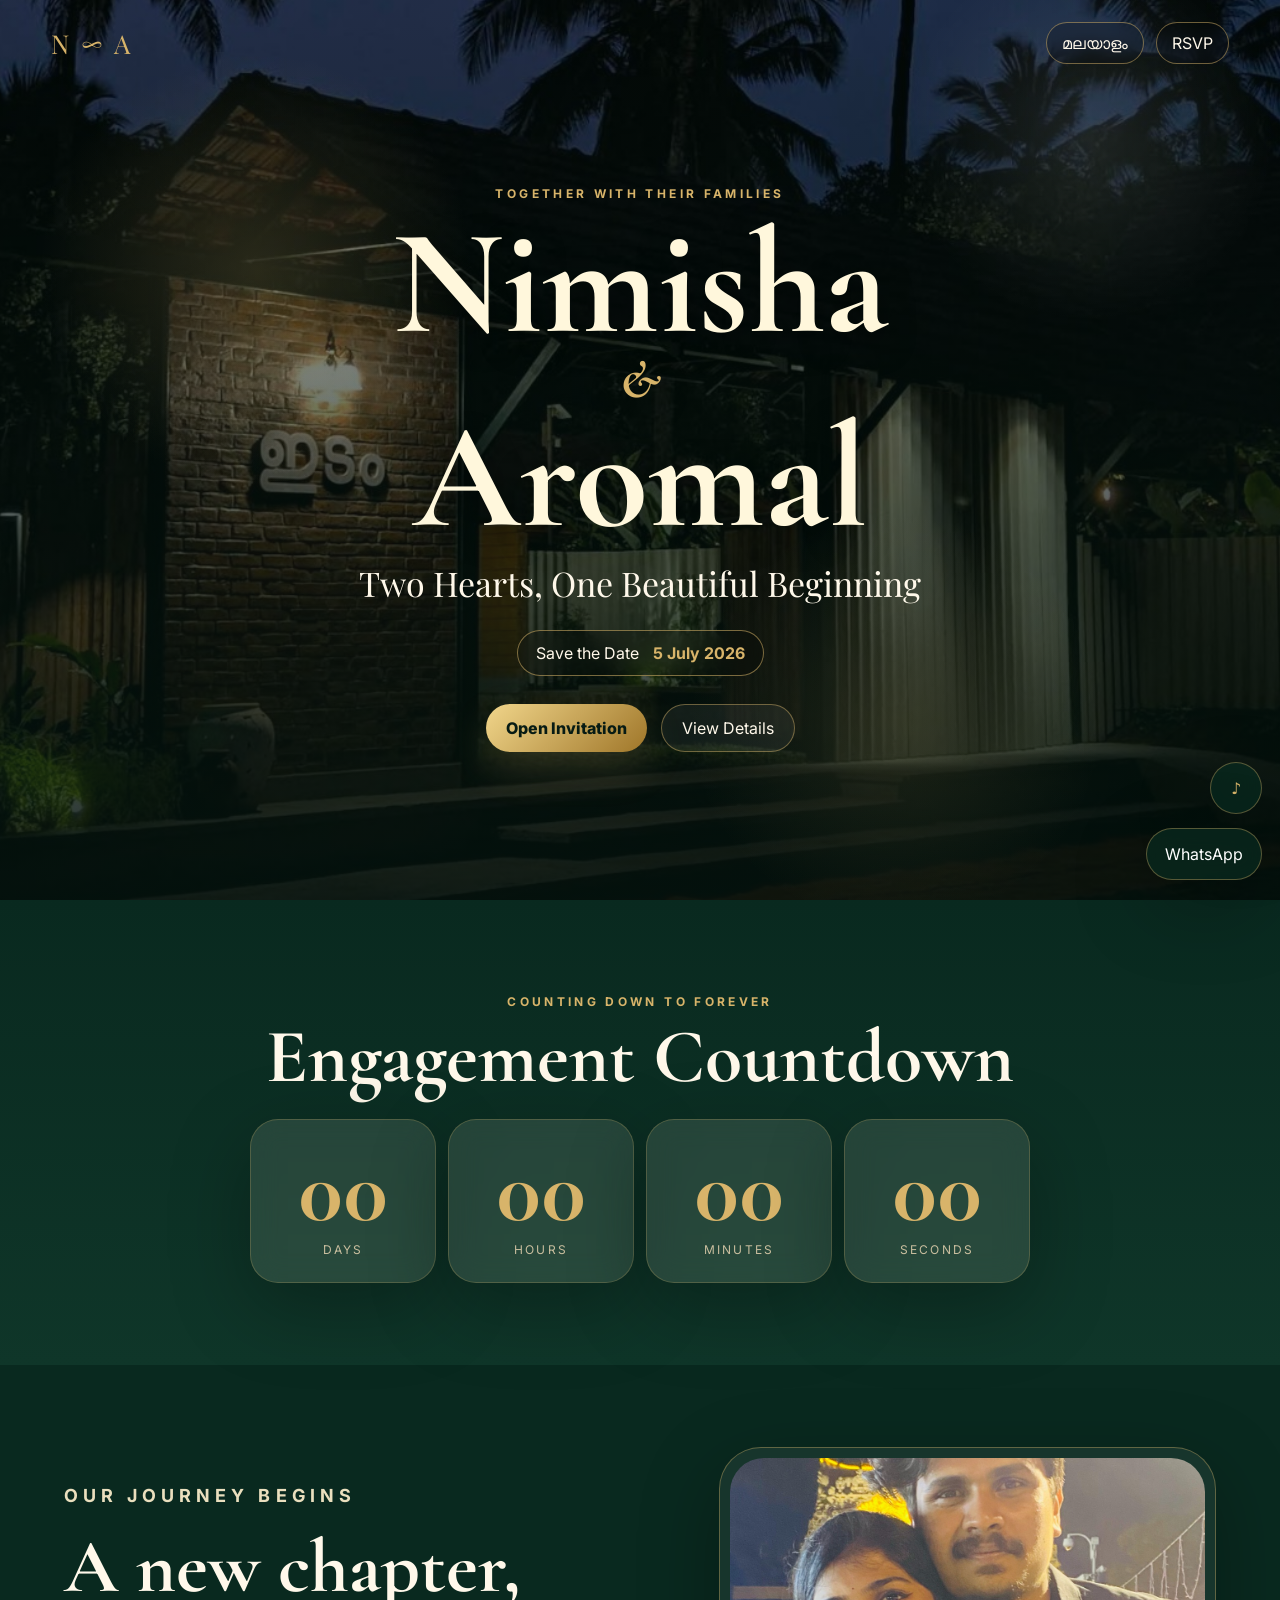
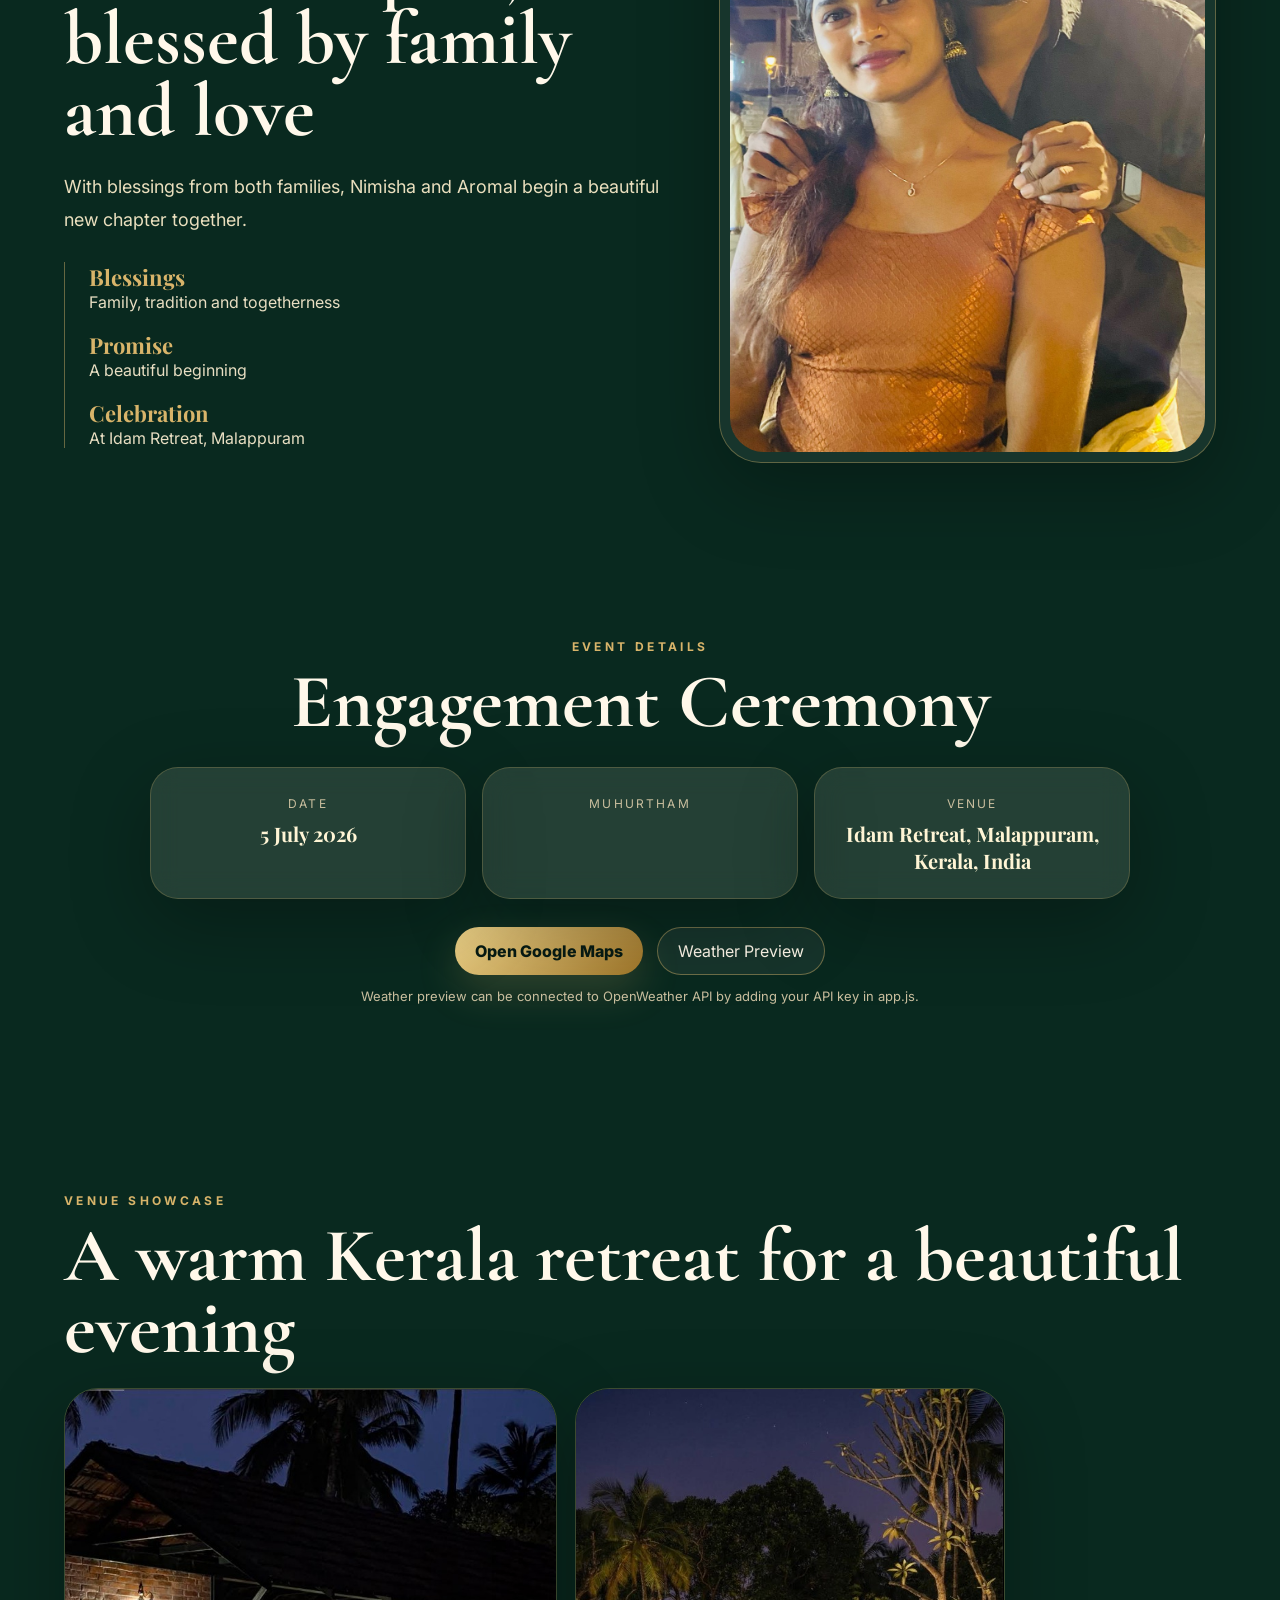
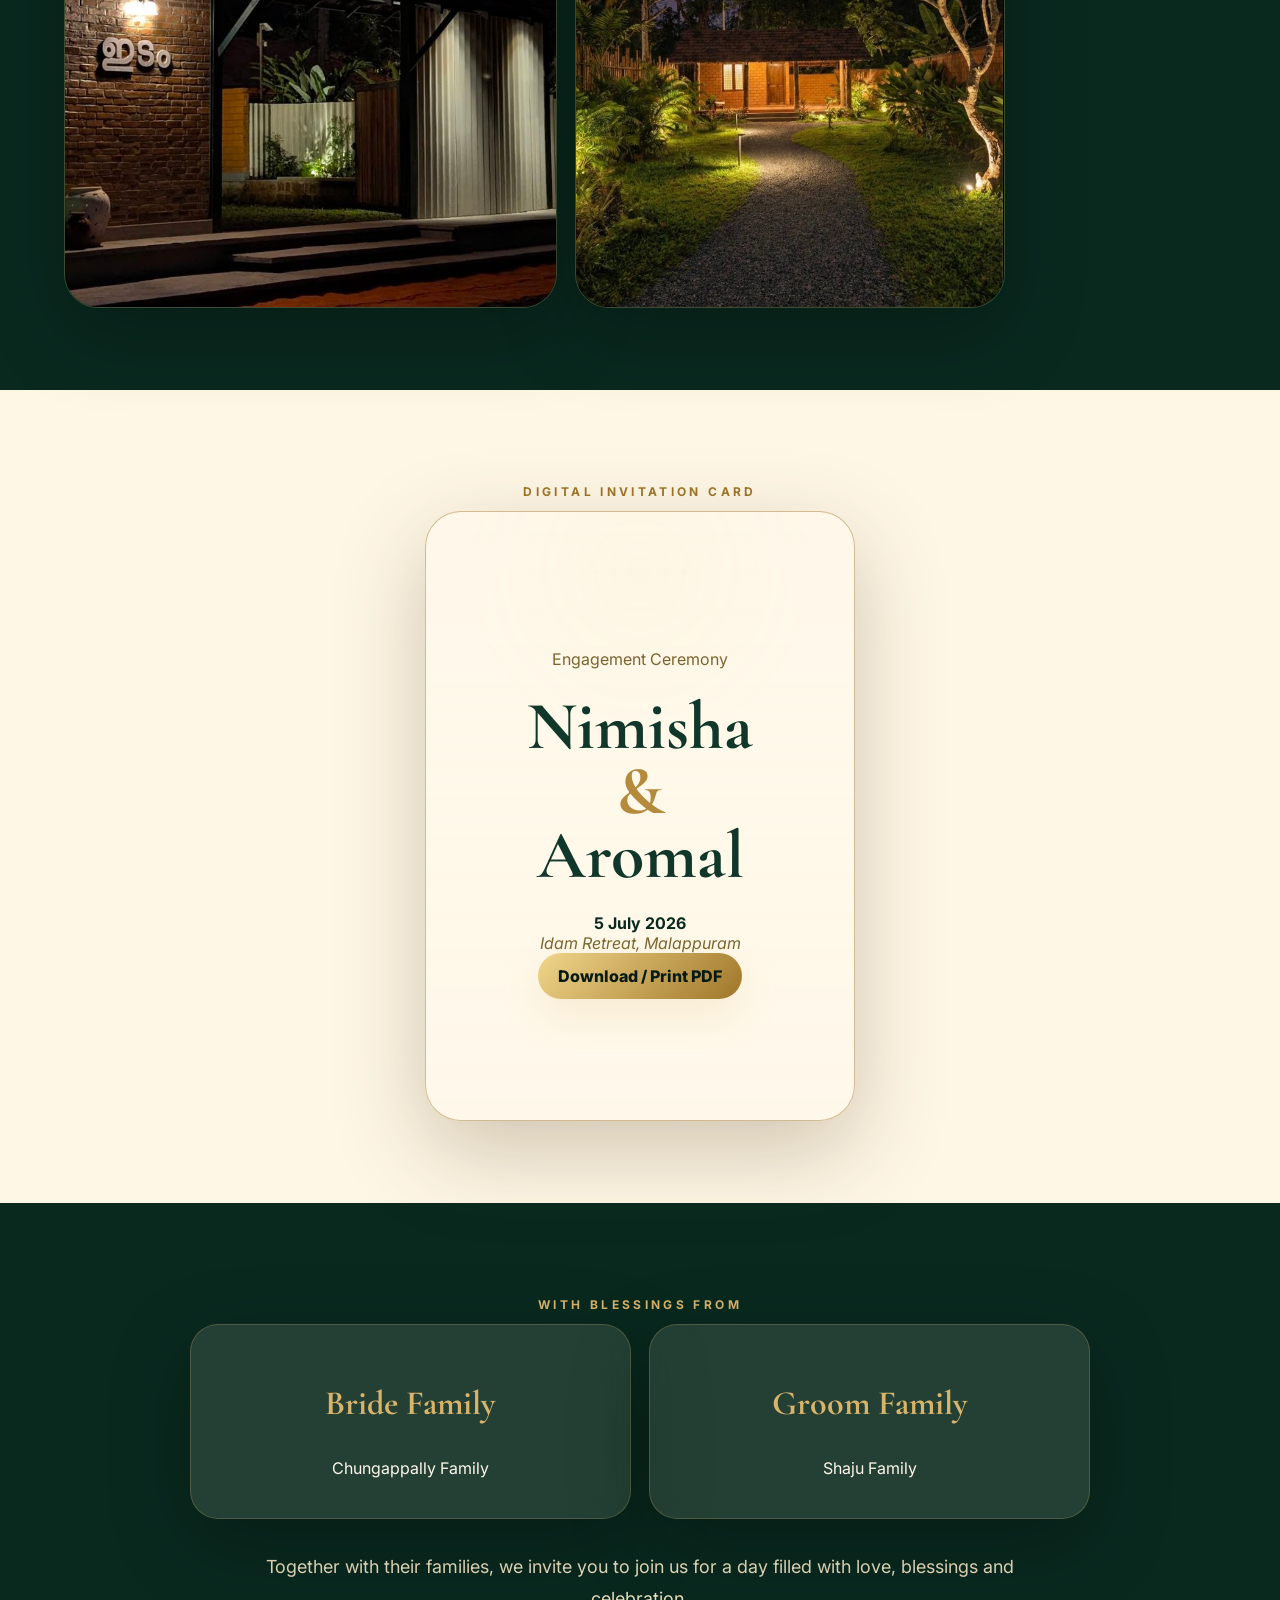
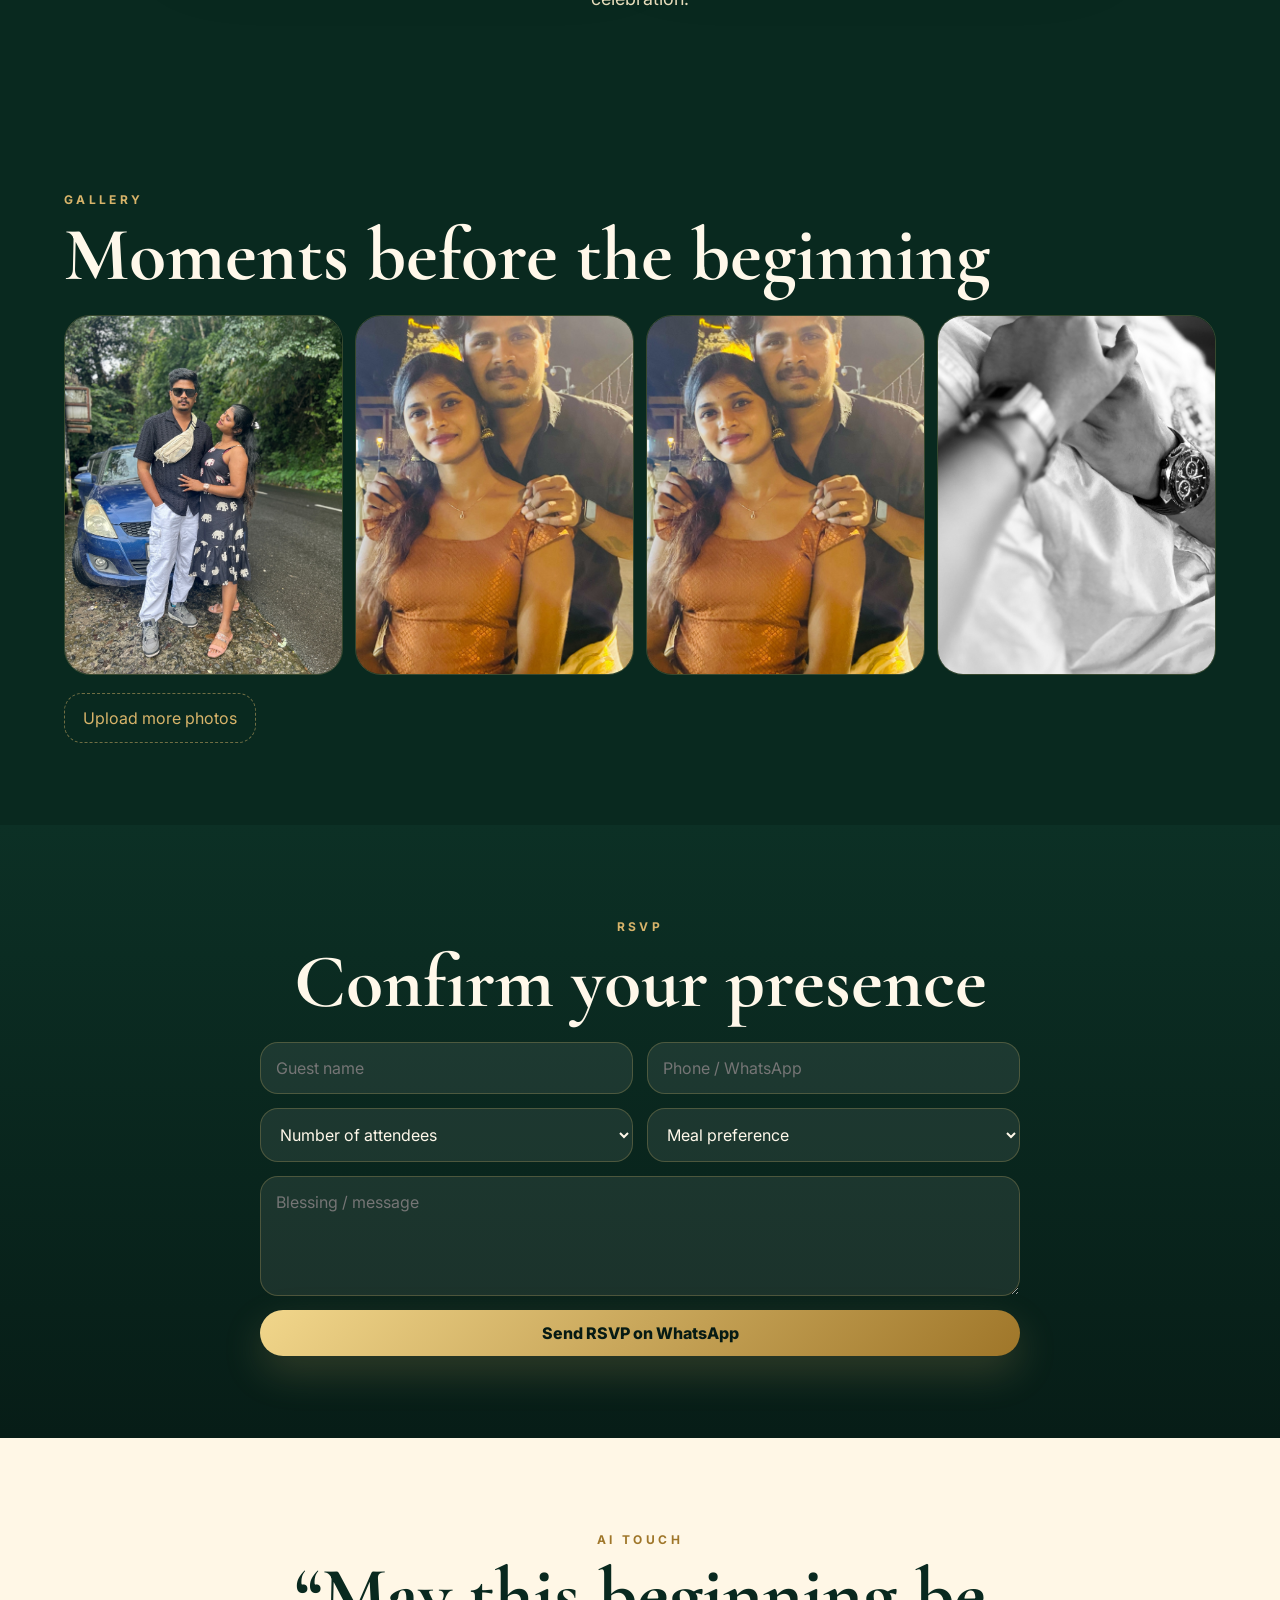
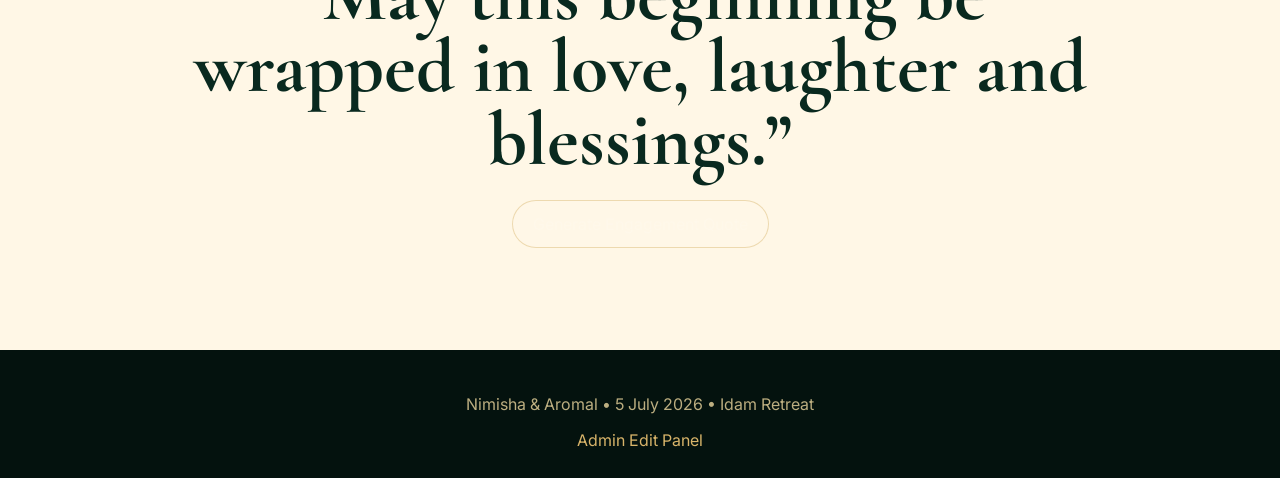
==== nimisha_aromal_engagement_site/index.html @ 957d61b4 "Update index.html" ====
<!DOCTYPE html>
<html lang="en">
<head>
  <meta charset="UTF-8" />
  <meta name="viewport" content="width=device-width, initial-scale=1.0" />
  <meta name="description" content="Nimisha & Aromal Engagement Ceremony Invitation - 5 July 2026 at Idam Retreat, Malappuram." />
  <meta name="theme-color" content="#09291f" />
  <meta property="og:title" content="Nimisha & Aromal | Engagement Invitation" />
  <meta property="og:description" content="Two Hearts, One Beautiful Beginning. Join us on 5 July 2026 at Idam Retreat, Malappuram." />
  <meta property="og:image" content="assets/couple.jpg" />
  <title>Nimisha & Aromal | Engagement Invitation</title>
  <link rel="manifest" href="manifest.json" />
  <link rel="stylesheet" href="styles.css" />
</head>
<body>
  <div id="loader"><div class="lamp"></div><p>Opening Invitation</p></div>

<audio id="bgMusic" loop preload="none">
  <source src="assets/music.mp3" type="audio/mpeg" />
</audio>

  <button class="music-toggle" id="musicToggle" aria-label="Toggle background music">♪</button>
  <a class="whatsapp-float" id="floatWhatsapp" target="_blank" rel="noopener">WhatsApp</a>

  <header class="hero" id="home">
    <div class="hero-bg"></div>
    <div class="gold-noise"></div>
    <nav class="nav">
      <div class="brand">N ∞ A</div>
      <div class="nav-actions">
        <button id="langToggle">മലയാളം</button>
        <a href="#rsvp">RSVP</a>
      </div>
    </nav>

    <div class="hero-content reveal">
      <p class="eyebrow" data-en="Together with their families" data-ml="കുടുംബങ്ങളുടെ അനുഗ്രഹത്തോടെ">Together with their families</p>
      <h1><span id="brideName">Nimisha</span><small>&</small><span id="groomName">Aromal</span></h1>
      <p class="tagline" id="tagline">Two Hearts, One Beautiful Beginning</p>
      <div class="save-date">
        <span data-en="Save the Date" data-ml="തീയതി ഓർക്കുക">Save the Date</span>
        <strong id="dateDisplay">5 July 2026</strong>
      </div>
      <div class="hero-buttons">
        <a href="#invitation" class="btn primary" data-en="Open Invitation" data-ml="ക്ഷണം തുറക്കുക">Open Invitation</a>
        <a href="#event" class="btn ghost" data-en="View Details" data-ml="വിശദാംശങ്ങൾ">View Details</a>
      </div>
    </div>
  </header>

  <main>
    <section class="countdown section reveal">
      <p class="section-kicker" data-en="Counting down to forever" data-ml="മംഗള നിമിഷത്തിനായി കാത്തിരിപ്പ്">Counting down to forever</p>
      <h2 data-en="Engagement Countdown" data-ml="നിശ്ചയ സമയത്തിലേക്ക്">Engagement Countdown</h2>
      <div class="timer" id="timer">
        <div><strong id="days">00</strong><span>Days</span></div>
        <div><strong id="hours">00</strong><span>Hours</span></div>
        <div><strong id="minutes">00</strong><span>Minutes</span></div>
        <div><strong id="seconds">00</strong><span>Seconds</span></div>
      </div>
    </section>

    <section class="story section reveal" id="story">
      <div class="split">
        <div>
          <p class="section-kicker" data-en="Our Journey Begins" data-ml="ഞങ്ങളുടെ യാത്ര തുടങ്ങുന്നു">Our Journey Begins</p>
          <h2 data-en="A new chapter, blessed by family and love" data-ml="സ്നേഹത്തോടും അനുഗ്രഹത്തോടും കൂടിയൊരു പുതിയ തുടക്കം">A new chapter, blessed by family and love</h2>
          <p id="storyText">With blessings from both families, Nimisha and Aromal begin a beautiful new chapter together.</p>
          <div class="timeline">
            <div><b data-en="Blessings" data-ml="അനുഗ്രഹം">Blessings</b><span data-en="Family, tradition and togetherness" data-ml="കുടുംബം, പാരമ്പര്യം, ഐക്യം">Family, tradition and togetherness</span></div>
            <div><b data-en="Promise" data-ml="വാഗ്ദാനം">Promise</b><span data-en="A beautiful beginning" data-ml="മനോഹരമായ തുടക്കം">A beautiful beginning</span></div>
            <div><b data-en="Celebration" data-ml="ആഘോഷം">Celebration</b><span data-en="At Idam Retreat, Malappuram" data-ml="ഇടം റിട്രീറ്റ്, മലപ്പുറം">At Idam Retreat, Malappuram</span></div>
          </div>
        </div>
        <div class="portrait-card">
          <img src="assets/couple.jpg" alt="Nimisha and Aromal" />
        </div>
      </div>
    </section>

    <section class="event section reveal" id="event">
      <p class="section-kicker" data-en="Event Details" data-ml="ചടങ്ങിന്റെ വിവരങ്ങൾ">Event Details</p>
      <h2 data-en="Engagement Ceremony" data-ml="നിശ്ചയ ചടങ്ങ്">Engagement Ceremony</h2>
      <div class="details-grid">
        <article><span>Date</span><strong id="eventDate">5 July 2026</strong></article>
        <article><span>Muhurtham</span><strong id="muhurtham">To be updated</strong></article>
        <article><span>Venue</span><strong id="venue">Idam Retreat, Malappuram</strong></article>
      </div>
      <div class="event-actions">
        <a id="mapLink" class="btn primary" target="_blank" rel="noopener">Open Google Maps</a>
        <button class="btn ghost" id="weatherBtn">Weather Preview</button>
      </div>
      <p class="weather-note" id="weatherNote">Weather preview can be connected to OpenWeather API by adding your API key in app.js.</p>
    </section>

    <section class="venue section reveal" id="venue-gallery">
      <p class="section-kicker" data-en="Venue Showcase" data-ml="വേദിയുടെ സൗന്ദര്യം">Venue Showcase</p>
      <h2 data-en="A warm Kerala retreat for a beautiful evening" data-ml="മനോഹരമായ സായാഹ്നത്തിനായി ഒരു കേരള റിട്രീറ്റ്">A warm Kerala retreat for a beautiful evening</h2>
      <div class="venue-gallery">
        <img src="assets/venue1.jpg" alt="Idam Retreat pathway" />
        <img src="assets/venue2.jpg" alt="Idam Retreat entrance" />
      </div>
    </section>

    <section class="invitation section reveal" id="invitation">
      <p class="section-kicker" data-en="Digital Invitation Card" data-ml="ഡിജിറ്റൽ ക്ഷണക്കത്ത്">Digital Invitation Card</p>
      <div class="invite-card" id="inviteCard">
        <div class="invite-flap"></div>
        <div class="invite-inner">
          <p>Engagement Ceremony</p>
          <h2>Nimisha<br><span>&</span><br>Aromal</h2>
          <strong>5 July 2026</strong>
          <em>Idam Retreat, Malappuram</em>
          <button class="btn primary" id="downloadPdf">Download / Print PDF</button>
        </div>
      </div>
    </section>

    <section class="family section reveal" id="family">
      <p class="section-kicker" data-en="With Blessings From" data-ml="അനുഗ്രഹത്തോടെ">With Blessings From</p>
      <div class="family-grid">
        <article>
          <h3>Bride Family</h3>
          <p id="brideFamily">Chungappally Family</p>
        </article>
        <article>
          <h3>Groom Family</h3>
          <p id="groomFamily">Shaju Family</p>
        </article>
      </div>
      <p class="family-message" id="familyMessage">Together with their families, we invite you to join us for a day filled with love, blessings and celebration.</p>
    </section>

    <section class="gallery section reveal" id="gallery">
      <p class="section-kicker" data-en="Gallery" data-ml="ഗാലറി">Gallery</p>
      <h2 data-en="Moments before the beginning" data-ml="തുടക്കത്തിന് മുൻപുള്ള നിമിഷങ്ങൾ">Moments before the beginning</h2>
      <div class="photo-grid" id="photoGrid">
        <img src="assets/bride.jpg" alt="Bride" />
        <img src="assets/groom.jpg" alt="Groom" />
        <img src="assets/couple.jpg" alt="Couple" />
        <img src="assets/family.jpg" alt="Family moment" />
      </div>
      <label class="upload-box">
        Upload more photos
        <input type="file" id="photoUpload" accept="image/*" multiple />
      </label>
    </section>

    <section class="rsvp section reveal" id="rsvp">
      <p class="section-kicker" data-en="RSVP" data-ml="പങ്കെടുക്കൽ സ്ഥിരീകരിക്കുക">RSVP</p>
      <h2 data-en="Confirm your presence" data-ml="നിങ്ങളുടെ സാന്നിധ്യം സ്ഥിരീകരിക്കുക">Confirm your presence</h2>
      <form id="rsvpForm" class="rsvp-form">
        <input name="name" placeholder="Guest name" required />
        <input name="phone" placeholder="Phone / WhatsApp" required />
        <select name="attendees" required>
          <option value="">Number of attendees</option>
          <option>1</option><option>2</option><option>3</option><option>4+</option>
        </select>
        <select name="meal" required>
          <option value="">Meal preference</option>
          <option>Vegetarian</option>
          <option>Non-Vegetarian</option>
        </select>
        <textarea name="message" placeholder="Blessing / message"></textarea>
        <button class="btn primary" type="submit">Send RSVP on WhatsApp</button>
      </form>
    </section>

    <section class="ai section reveal">
      <p class="section-kicker">AI Touch</p>
      <h2 id="quoteText">“May this beginning be wrapped in love, laughter and blessings.”</h2>
      <button class="btn ghost" id="quoteBtn">Generate Engagement Quote</button>
      <div class="guest-greeting" id="guestGreeting"></div>
    </section>
  </main>

  <footer>
    <p>Nimisha & Aromal • 5 July 2026 • Idam Retreat</p>
    <a href="admin.html">Admin Edit Panel</a>
  </footer>

  <script src="app.js"></script>
</body>
</html>
---- nimisha_aromal_engagement_site/styles.css ----
@import url('https://fonts.googleapis.com/css2?family=Cormorant+Garamond:wght@400;500;600;700&family=Inter:wght@300;400;500;700&family=Playfair+Display:wght@500;700&display=swap');

:root{
  --green:#09291f;
  --green2:#123b2d;
  --gold:#d8b46a;
  --ivory:#fff8ea;
  --muted:#cabf9f;
  --glass:rgba(255,248,234,.11);
  --shadow:0 24px 80px rgba(0,0,0,.28);
}
*{box-sizing:border-box}
html{scroll-behavior:smooth}
body{margin:0;background:var(--green);color:var(--ivory);font-family:Inter,system-ui,sans-serif;overflow-x:hidden}
img{max-width:100%;display:block}
a{text-decoration:none;color:inherit}
button,input,select,textarea{font:inherit}

#loader{position:fixed;inset:0;z-index:50;background:#061b15;display:grid;place-items:center;color:var(--gold);transition:.7s ease}
#loader.hide{opacity:0;visibility:hidden}
.lamp{width:44px;height:60px;background:radial-gradient(circle at 50% 20%, #fff2b8, #d8a84c 35%, transparent 36%), linear-gradient(#7b4b15,#2b1708);border-radius:50% 50% 45% 45%;box-shadow:0 0 45px #d8a84c;animation:pulse 1.6s infinite}
@keyframes pulse{50%{transform:scale(1.08);filter:brightness(1.35)}}

.hero{min-height:100svh;position:relative;isolation:isolate;display:flex;flex-direction:column;overflow:hidden}
.hero-bg{position:absolute;inset:0;background:linear-gradient(rgba(4,19,14,.35),rgba(4,19,14,.88)),url('assets/venue1.jpg') center/cover;z-index:-2;transform:scale(1.05);animation:slowZoom 18s ease-in-out infinite alternate}
.gold-noise{position:absolute;inset:0;z-index:-1;background:
 radial-gradient(circle at 20% 30%,rgba(216,180,106,.18),transparent 18%),
 radial-gradient(circle at 85% 15%,rgba(255,255,255,.11),transparent 14%),
 radial-gradient(circle at 70% 80%,rgba(216,180,106,.12),transparent 18%);
}
@keyframes slowZoom{to{transform:scale(1.12)}}
.nav{display:flex;justify-content:space-between;align-items:center;padding:22px clamp(18px,4vw,60px);position:relative;z-index:2}
.brand{font-family:Playfair Display,serif;font-size:26px;color:var(--gold);letter-spacing:3px}
.nav-actions{display:flex;gap:12px;align-items:center}
.nav-actions a,.nav-actions button{border:1px solid rgba(216,180,106,.5);background:rgba(0,0,0,.18);color:var(--ivory);padding:10px 15px;border-radius:999px;backdrop-filter:blur(10px)}
.hero-content{margin:auto;padding:30px 20px 90px;text-align:center;max-width:980px}
.eyebrow,.section-kicker{text-transform:uppercase;letter-spacing:.28em;color:var(--gold);font-size:12px;font-weight:700}
h1{font-family:Cormorant Garamond,serif;font-size:clamp(64px,13vw,150px);line-height:.78;margin:24px 0;color:#fff7dc;text-shadow:0 10px 35px rgba(0,0,0,.45)}
h1 small{display:block;font-size:.35em;color:var(--gold);margin:18px 0;font-style:italic}
.tagline{font-family:Playfair Display,serif;font-size:clamp(19px,4vw,34px);margin:0 0 24px}
.save-date{display:inline-flex;gap:14px;align-items:center;padding:12px 18px;border:1px solid rgba(216,180,106,.55);border-radius:999px;background:rgba(0,0,0,.18);backdrop-filter:blur(12px)}
.save-date strong{color:var(--gold)}
.hero-buttons,.event-actions{display:flex;gap:14px;justify-content:center;flex-wrap:wrap;margin-top:28px}
.btn{border:0;border-radius:999px;padding:13px 20px;cursor:pointer;transition:.25s ease;display:inline-flex;align-items:center;justify-content:center}
.btn.primary{background:linear-gradient(135deg,#f1d68b,#9f7629);color:#071b14;font-weight:800;box-shadow:0 16px 40px rgba(216,180,106,.2)}
.btn.ghost{border:1px solid rgba(216,180,106,.45);color:var(--ivory);background:rgba(255,255,255,.06)}
.btn:hover{transform:translateY(-2px)}

.section{padding:82px clamp(18px,5vw,86px)}
.section h2{font-family:Cormorant Garamond,serif;font-size:clamp(36px,7vw,76px);line-height:.95;margin:10px 0 24px}
.countdown{text-align:center;background:linear-gradient(180deg,#09291f,#0f3629)}
.timer{display:grid;grid-template-columns:repeat(4,minmax(72px,1fr));gap:12px;max-width:780px;margin:26px auto 0}
.timer div,.details-grid article,.family-grid article{background:var(--glass);border:1px solid rgba(216,180,106,.24);border-radius:28px;padding:24px;box-shadow:var(--shadow);backdrop-filter:blur(14px)}
.timer strong{font-family:Playfair Display,serif;font-size:clamp(34px,8vw,70px);color:var(--gold);display:block}
.timer span,.details-grid span{color:var(--muted);font-size:12px;text-transform:uppercase;letter-spacing:.18em}
.split{display:grid;grid-template-columns:1fr .82fr;gap:48px;align-items:center}
.story p{font-size:18px;color:#eadfbe;line-height:1.8}
.timeline{border-left:1px solid rgba(216,180,106,.45);padding-left:24px;margin-top:26px;display:grid;gap:18px}
.timeline b{display:block;color:var(--gold);font-family:Playfair Display,serif;font-size:22px}
.timeline span{color:#e8dec2}
.portrait-card{border:1px solid rgba(216,180,106,.38);border-radius:42px;overflow:hidden;box-shadow:var(--shadow);padding:10px;background:rgba(255,255,255,.06)}
.portrait-card img{border-radius:34px;aspect-ratio:4/5;object-fit:cover}
.event{background:linear-gradient(rgba(9,41,31,.88),rgba(9,41,31,.92)),url('assets/venue2.jpg') center/cover fixed;text-align:center}
.details-grid{display:grid;grid-template-columns:repeat(3,1fr);gap:16px;margin-top:28px;max-width:980px;margin-left:auto;margin-right:auto}
.details-grid strong{display:block;margin-top:8px;font-family:Playfair Display,serif;font-size:20px;color:#fff5d5}
.weather-note{color:var(--muted);font-size:13px}
.venue-gallery{display:grid;grid-template-columns:1fr 1.3fr;gap:18px}
.venue-gallery img{height:520px;object-fit:cover;border-radius:34px;border:1px solid rgba(216,180,106,.25);box-shadow:var(--shadow)}
.invitation{text-align:center;background:#fff7e6;color:#09291f}
.invitation .section-kicker{color:#9f7629}
.invite-card{max-width:430px;min-height:610px;margin:auto;position:relative;perspective:1000px}
.invite-inner{min-height:610px;border-radius:36px;padding:54px 30px;background:
 linear-gradient(rgba(255,248,234,.88),rgba(255,248,234,.94)),
 radial-gradient(circle at 50% 10%,rgba(216,180,106,.35),transparent 30%);
 border:1px solid rgba(153,111,38,.45);box-shadow:0 30px 90px rgba(64,42,12,.25);display:flex;flex-direction:column;justify-content:center;align-items:center}
.invite-inner h2{font-size:68px;color:#103729}
.invite-inner h2 span{color:#b48a3d}
.invite-inner p,.invite-inner em{color:#7b642f}
.family{text-align:center}
.family-grid{display:grid;grid-template-columns:1fr 1fr;gap:18px;max-width:900px;margin:auto}
.family h3{font-family:Cormorant Garamond,serif;font-size:34px;color:var(--gold)}
.family-message{max-width:760px;margin:32px auto 0;color:#eadfbe;font-size:18px;line-height:1.8}
.photo-grid{display:grid;grid-template-columns:repeat(4,1fr);gap:12px}
.photo-grid img{height:360px;width:100%;object-fit:cover;border-radius:26px;border:1px solid rgba(216,180,106,.22)}
.upload-box{display:inline-block;margin-top:18px;border:1px dashed rgba(216,180,106,.5);padding:14px 18px;border-radius:18px;cursor:pointer;color:var(--gold)}
.upload-box input{display:none}
.rsvp{background:linear-gradient(180deg,#0c3025,#071d17);text-align:center}
.rsvp-form{max-width:760px;margin:auto;display:grid;grid-template-columns:1fr 1fr;gap:14px}
.rsvp-form input,.rsvp-form select,.rsvp-form textarea{width:100%;border:1px solid rgba(216,180,106,.26);background:rgba(255,255,255,.08);color:var(--ivory);border-radius:18px;padding:15px;outline:none}
.rsvp-form textarea{grid-column:1/-1;min-height:120px}
.rsvp-form button{grid-column:1/-1}
.ai{text-align:center;background:#fff7e6;color:#09291f}
.ai .section-kicker{color:#9f7629}
#quoteText{max-width:900px;margin-left:auto;margin-right:auto}
.guest-greeting{margin-top:20px;color:#7b642f;font-weight:700}
footer{padding:28px;text-align:center;background:#04120e;color:#bcae80}
footer a{color:var(--gold)}
.music-toggle,.whatsapp-float{position:fixed;z-index:30;border-radius:999px;border:1px solid rgba(216,180,106,.38);background:rgba(9,41,31,.76);backdrop-filter:blur(12px);color:var(--gold);box-shadow:var(--shadow)}
.music-toggle{right:18px;bottom:86px;width:52px;height:52px}
.whatsapp-float{right:18px;bottom:20px;padding:15px 18px;color:#fff}
.reveal{opacity:0;transform:translateY(30px);transition:900ms ease}
.reveal.visible{opacity:1;transform:none}

@media(max-width:820px){
  .split,.details-grid,.family-grid,.venue-gallery{grid-template-columns:1fr}
  .timer{grid-template-columns:repeat(2,1fr)}
  .photo-grid{grid-template-columns:repeat(2,1fr)}
  .photo-grid img{height:260px}
  .rsvp-form{grid-template-columns:1fr}
  .venue-gallery img{height:330px}
  .section{padding:64px 18px}
  .save-date{flex-direction:column;border-radius:24px}
}
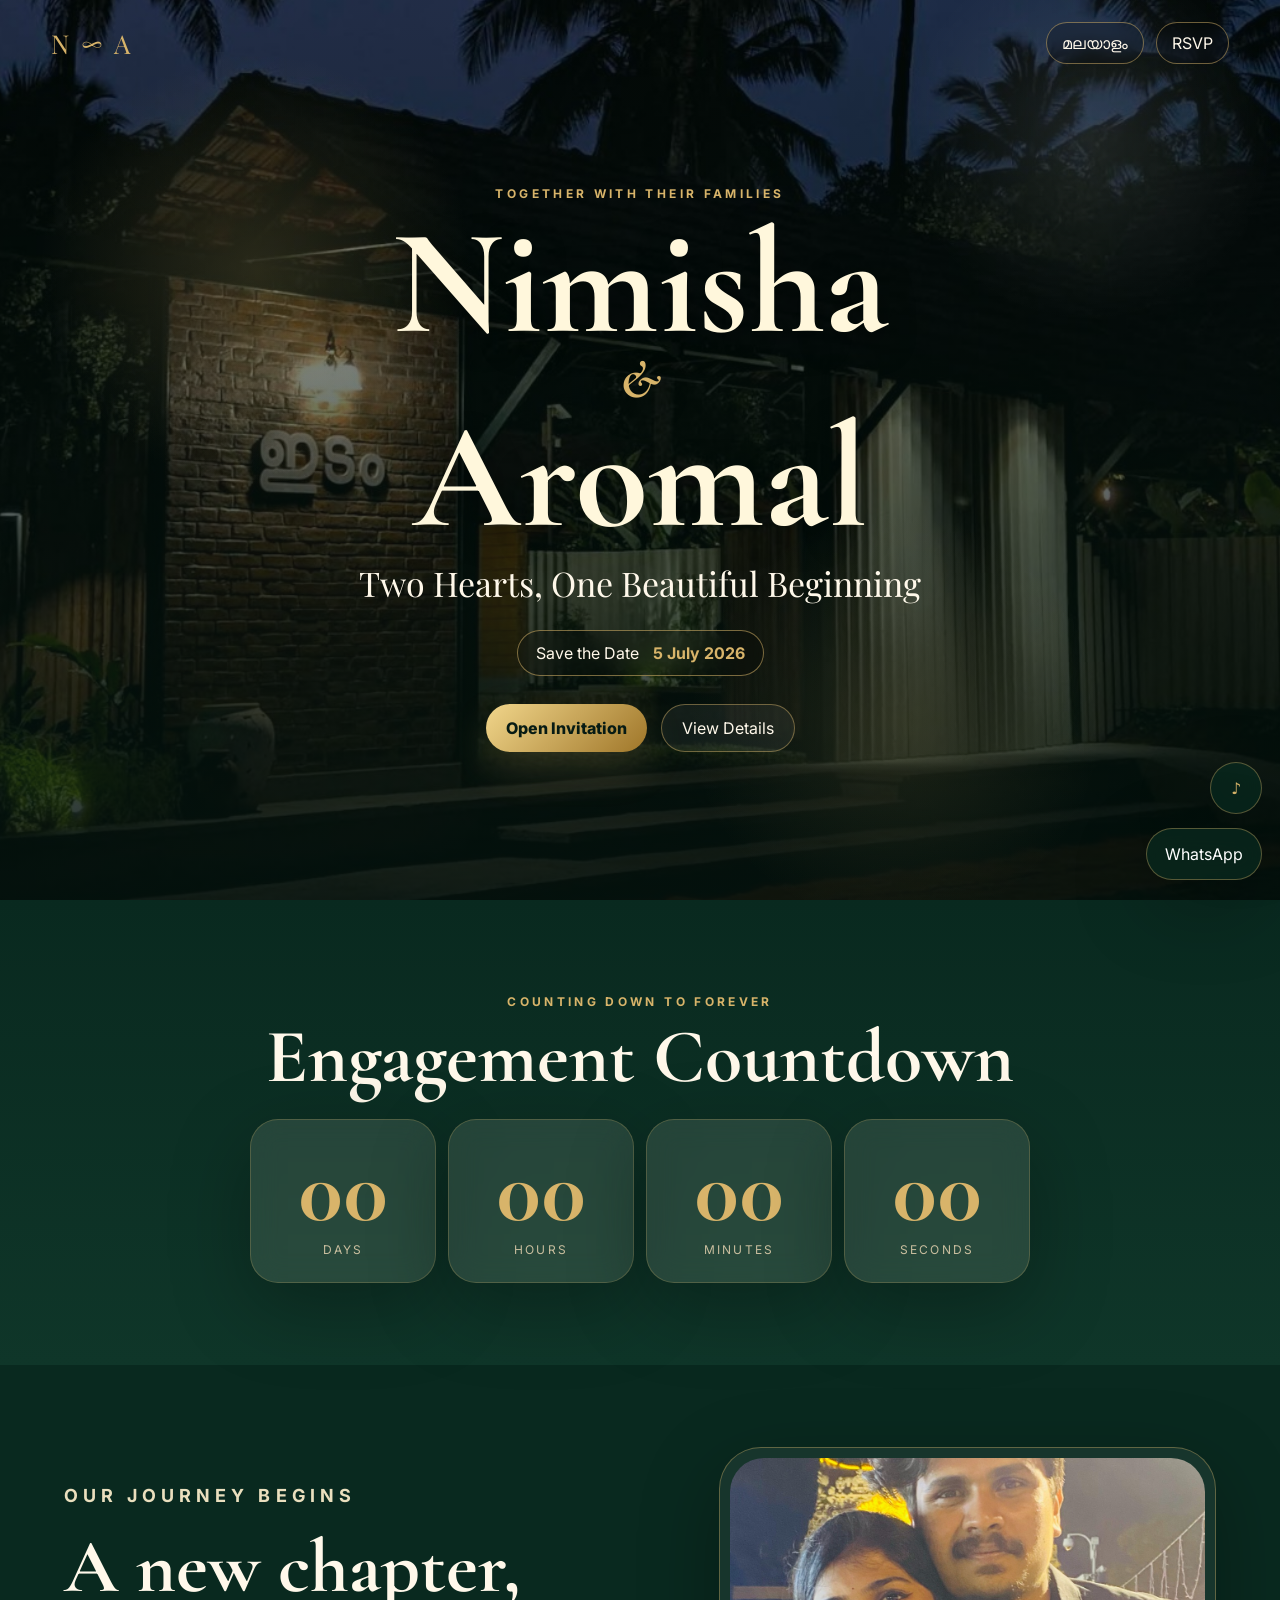
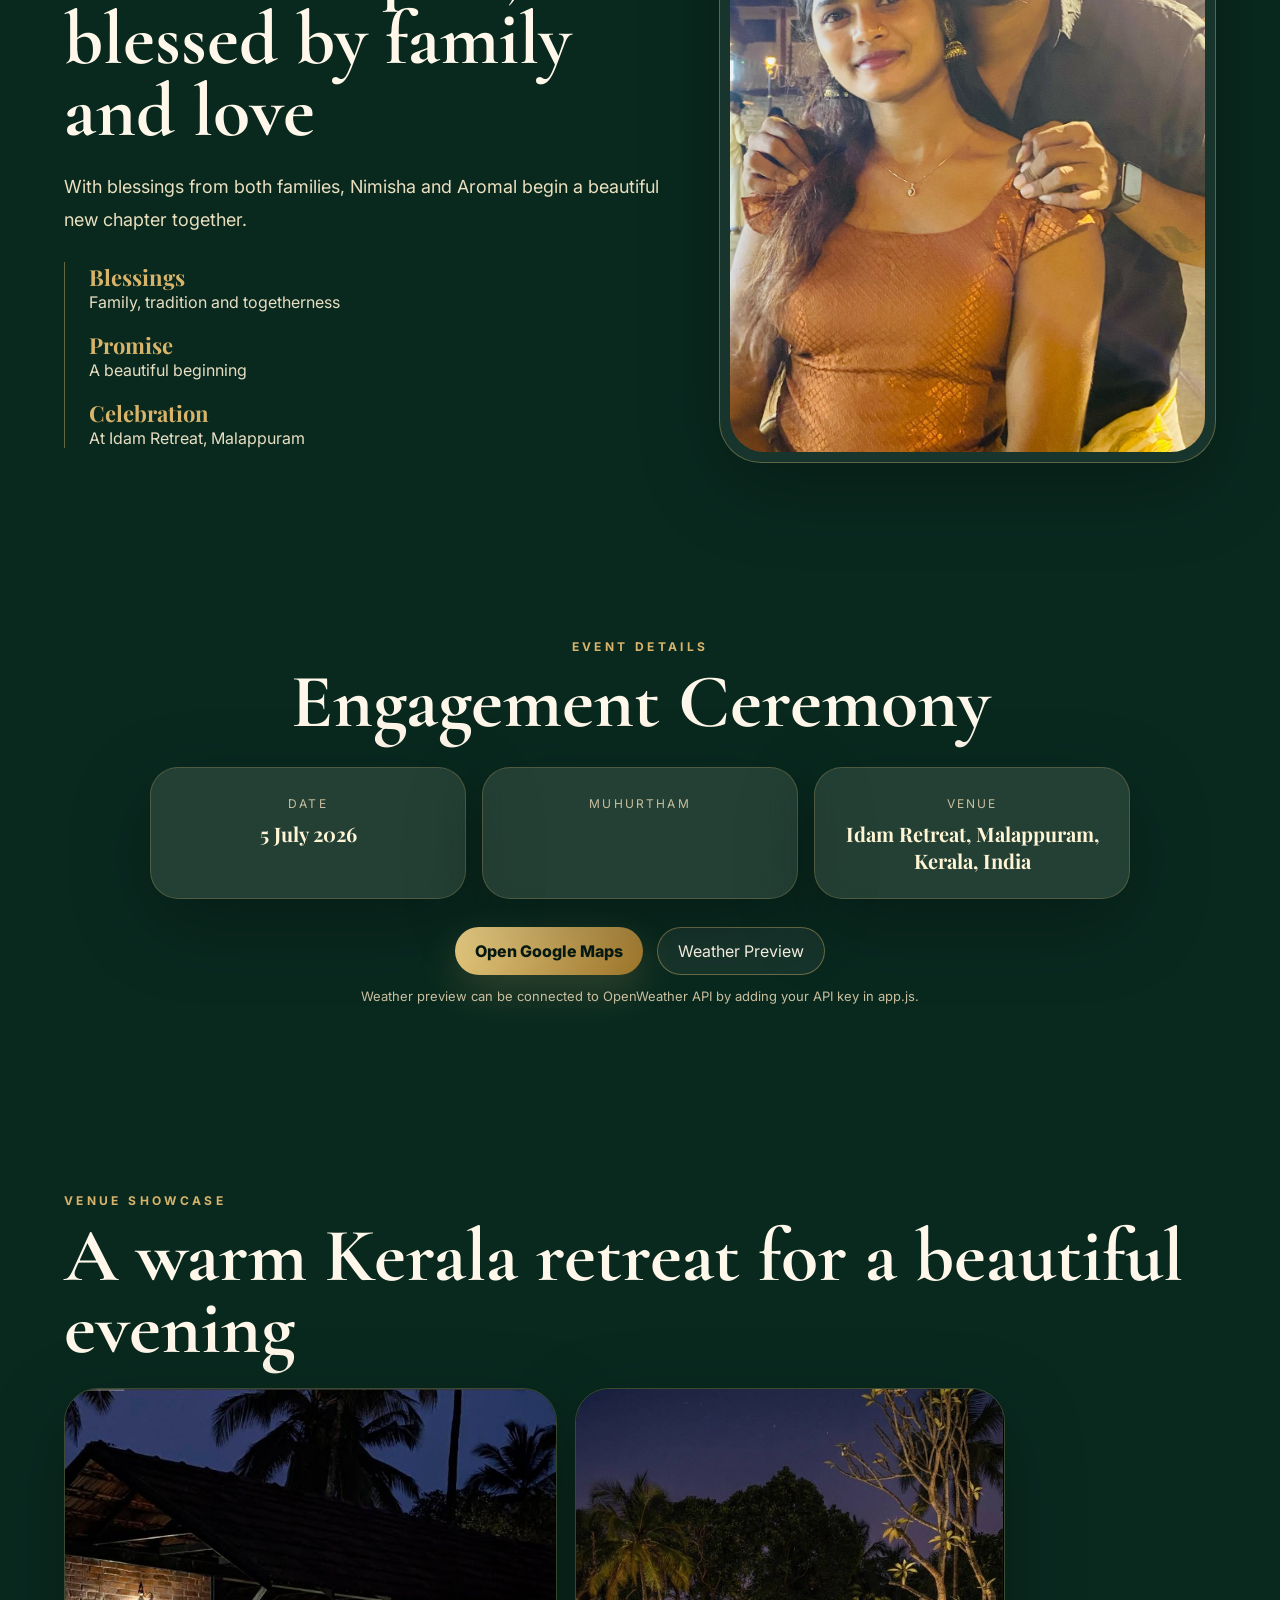
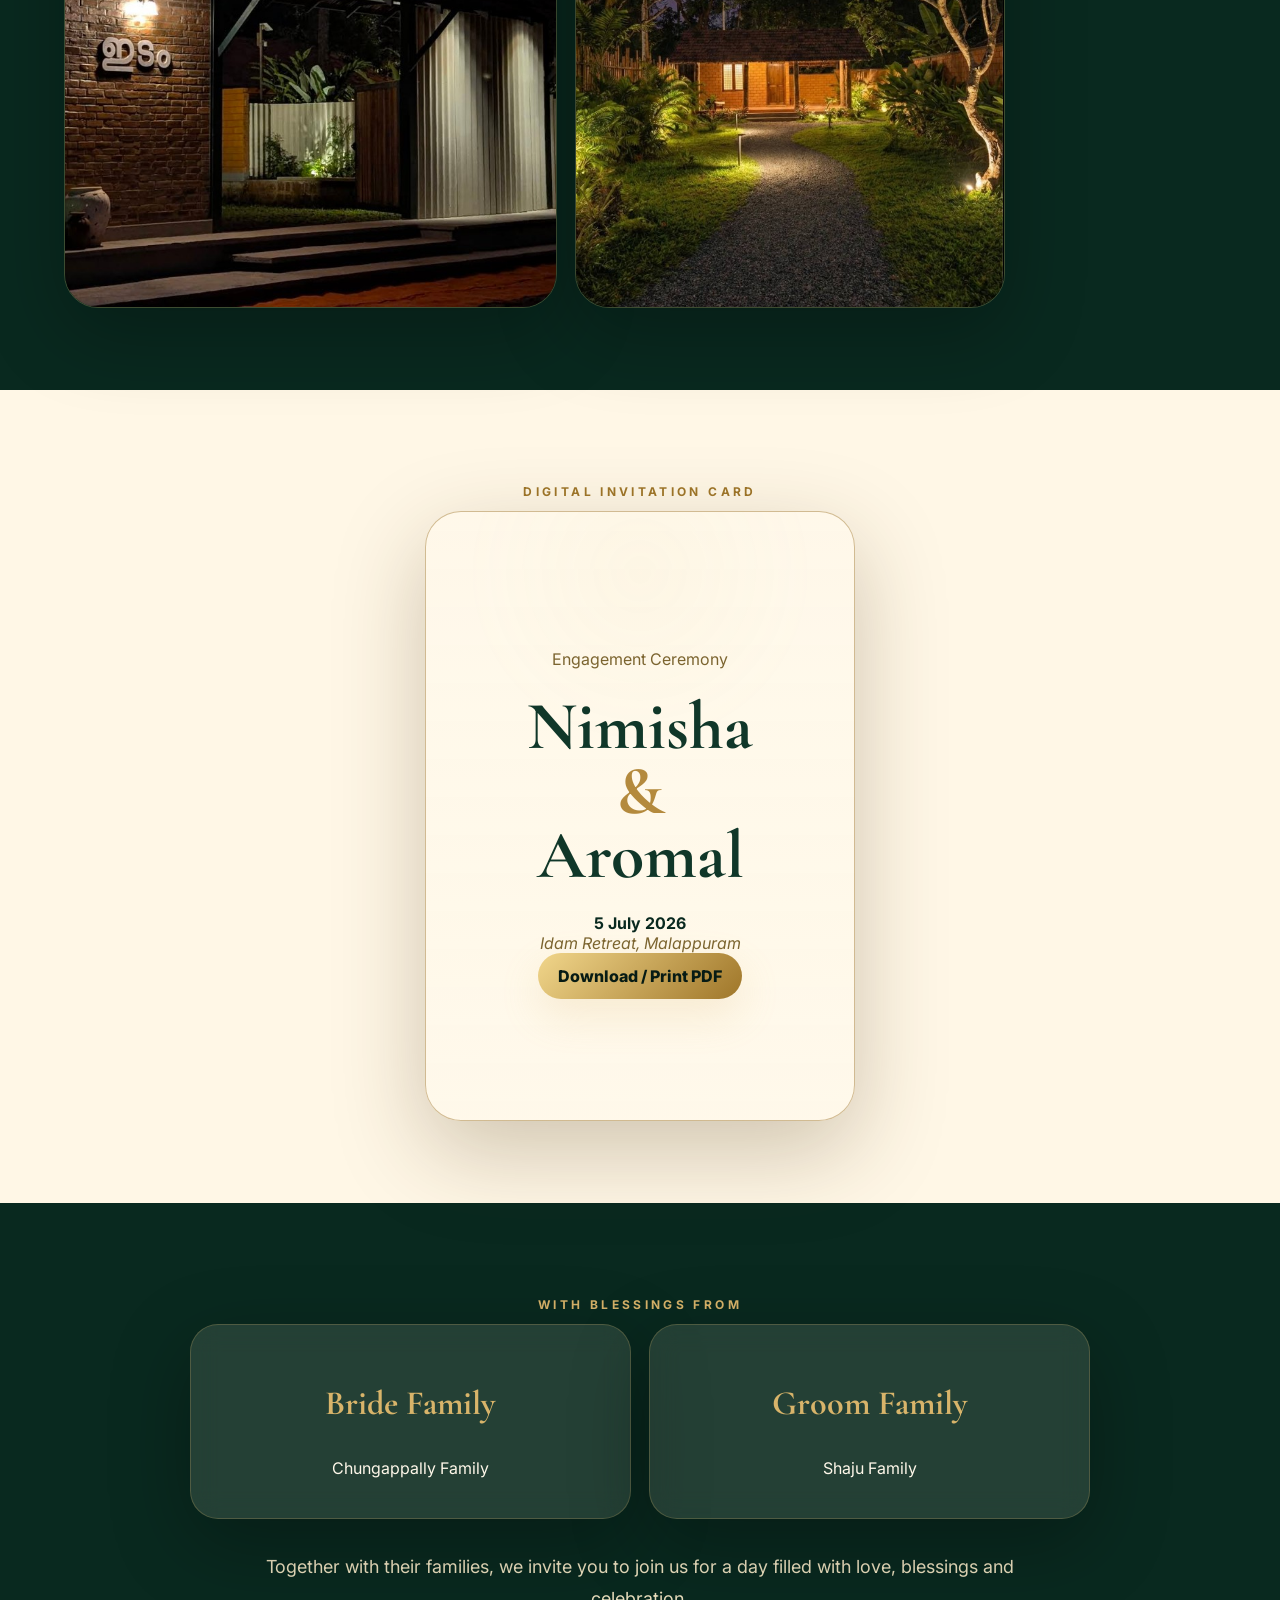
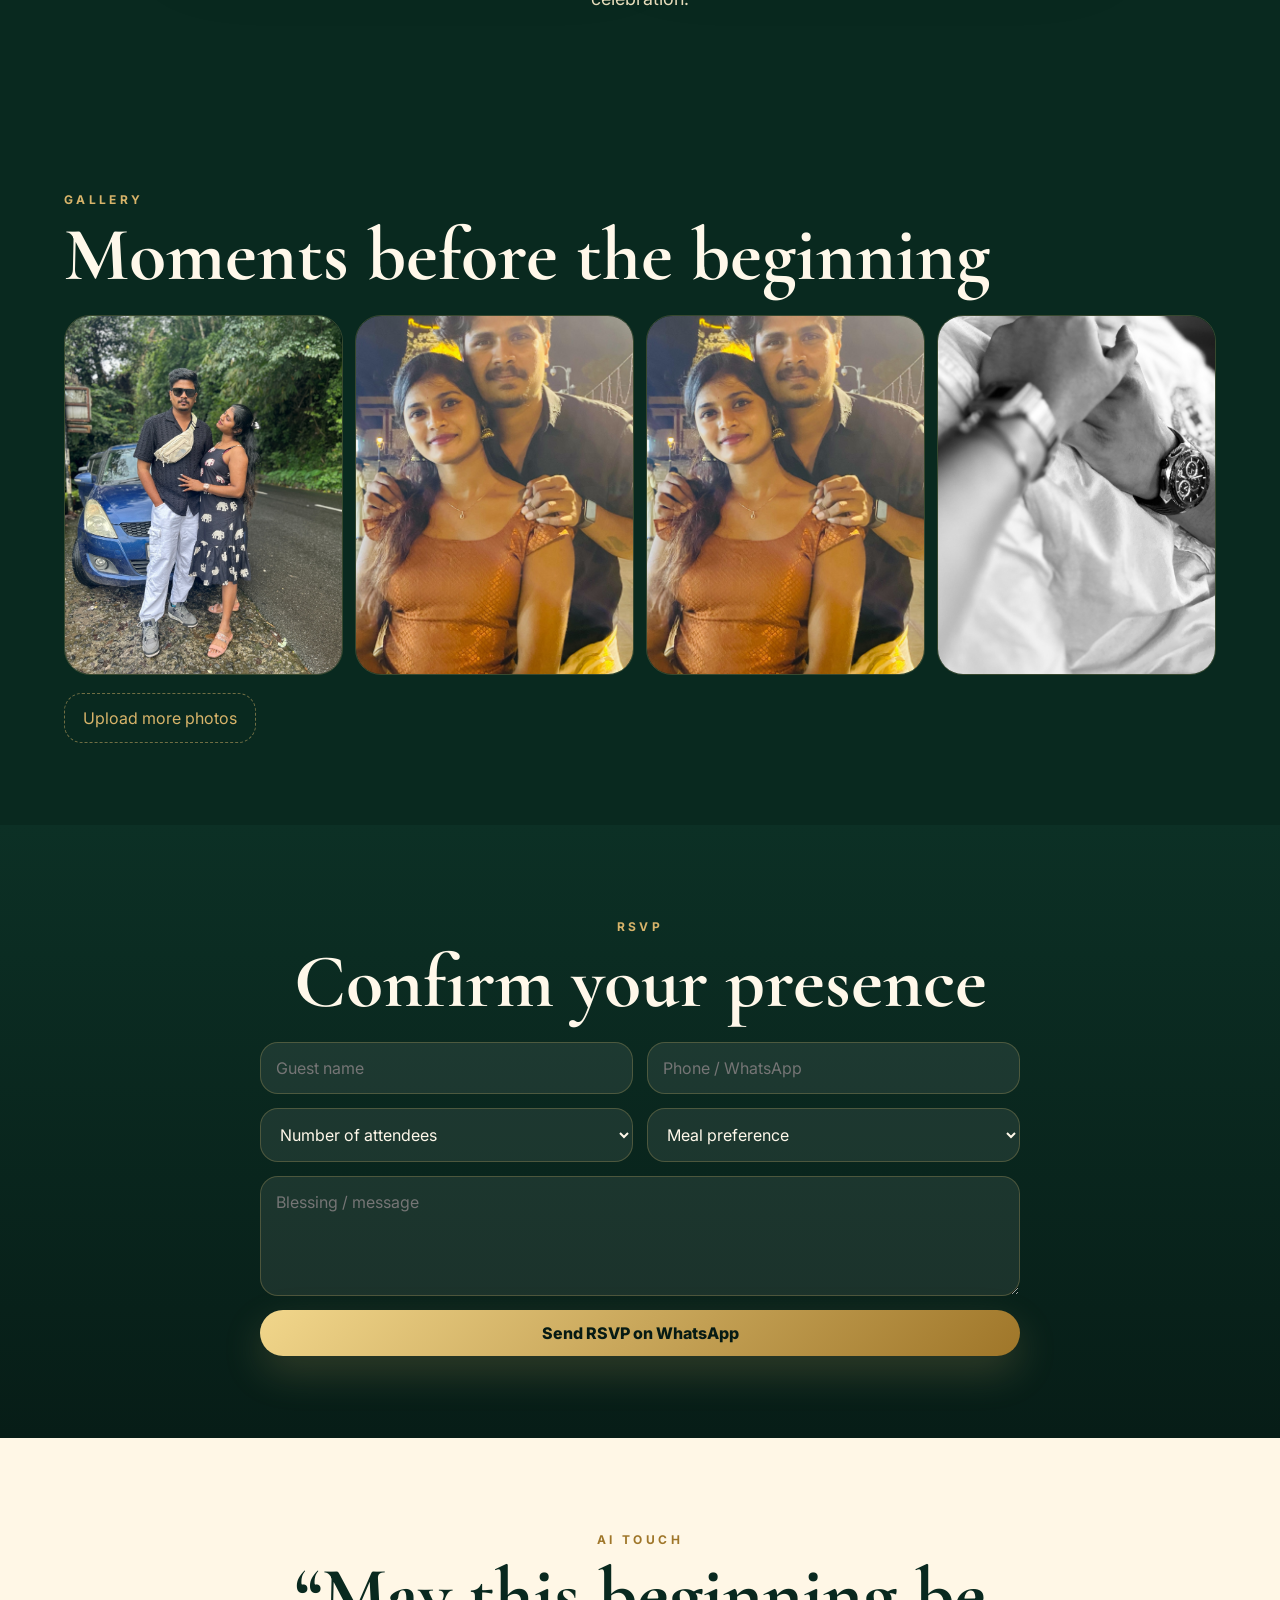
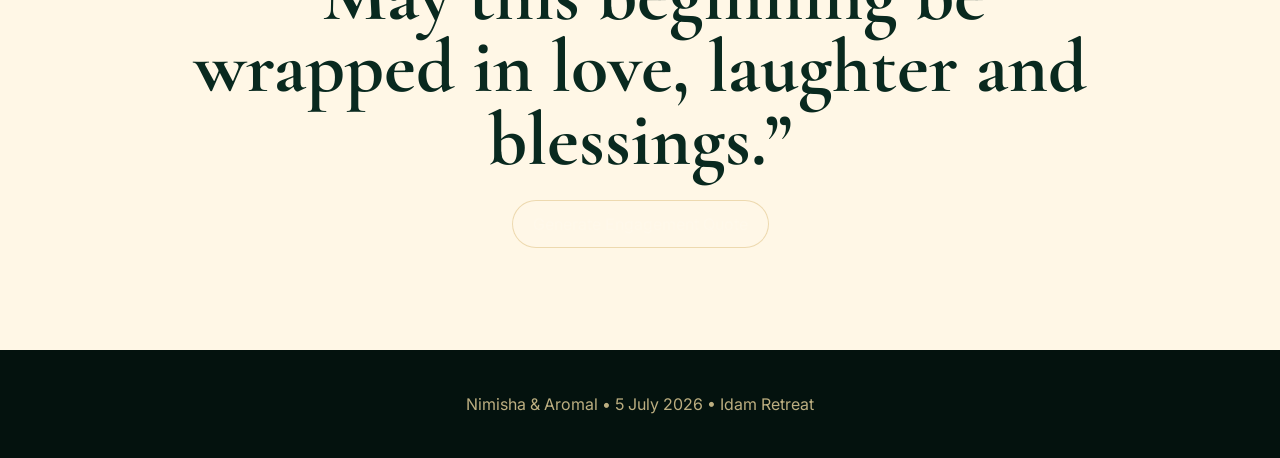
==== commit 3da97a91: "Update index.html" ====
--- a/nimisha_aromal_engagement_site/index.html
+++ b/nimisha_aromal_engagement_site/index.html
@@ -15,9 +15,7 @@
 <body>
   <div id="loader"><div class="lamp"></div><p>Opening Invitation</p></div>
 
-<audio id="bgMusic" loop preload="none">
-  <source src="assets/music.mp3" type="audio/mpeg" />
-</audio>
+<audio id="bgMusic" src="assets/music.mp3" loop preload="none"></audio>
 
   <button class="music-toggle" id="musicToggle" aria-label="Toggle background music">♪</button>
   <a class="whatsapp-float" id="floatWhatsapp" target="_blank" rel="noopener">WhatsApp</a>
@@ -174,11 +172,9 @@
     </section>
   </main>
 
-  <footer>
-    <p>Nimisha & Aromal • 5 July 2026 • Idam Retreat</p>
-    <a href="admin.html">Admin Edit Panel</a>
-  </footer>
-
+<footer>
+  <p>Nimisha & Aromal • 5 July 2026 • Idam Retreat</p>
+</footer>
   <script src="app.js"></script>
 </body>
 </html>
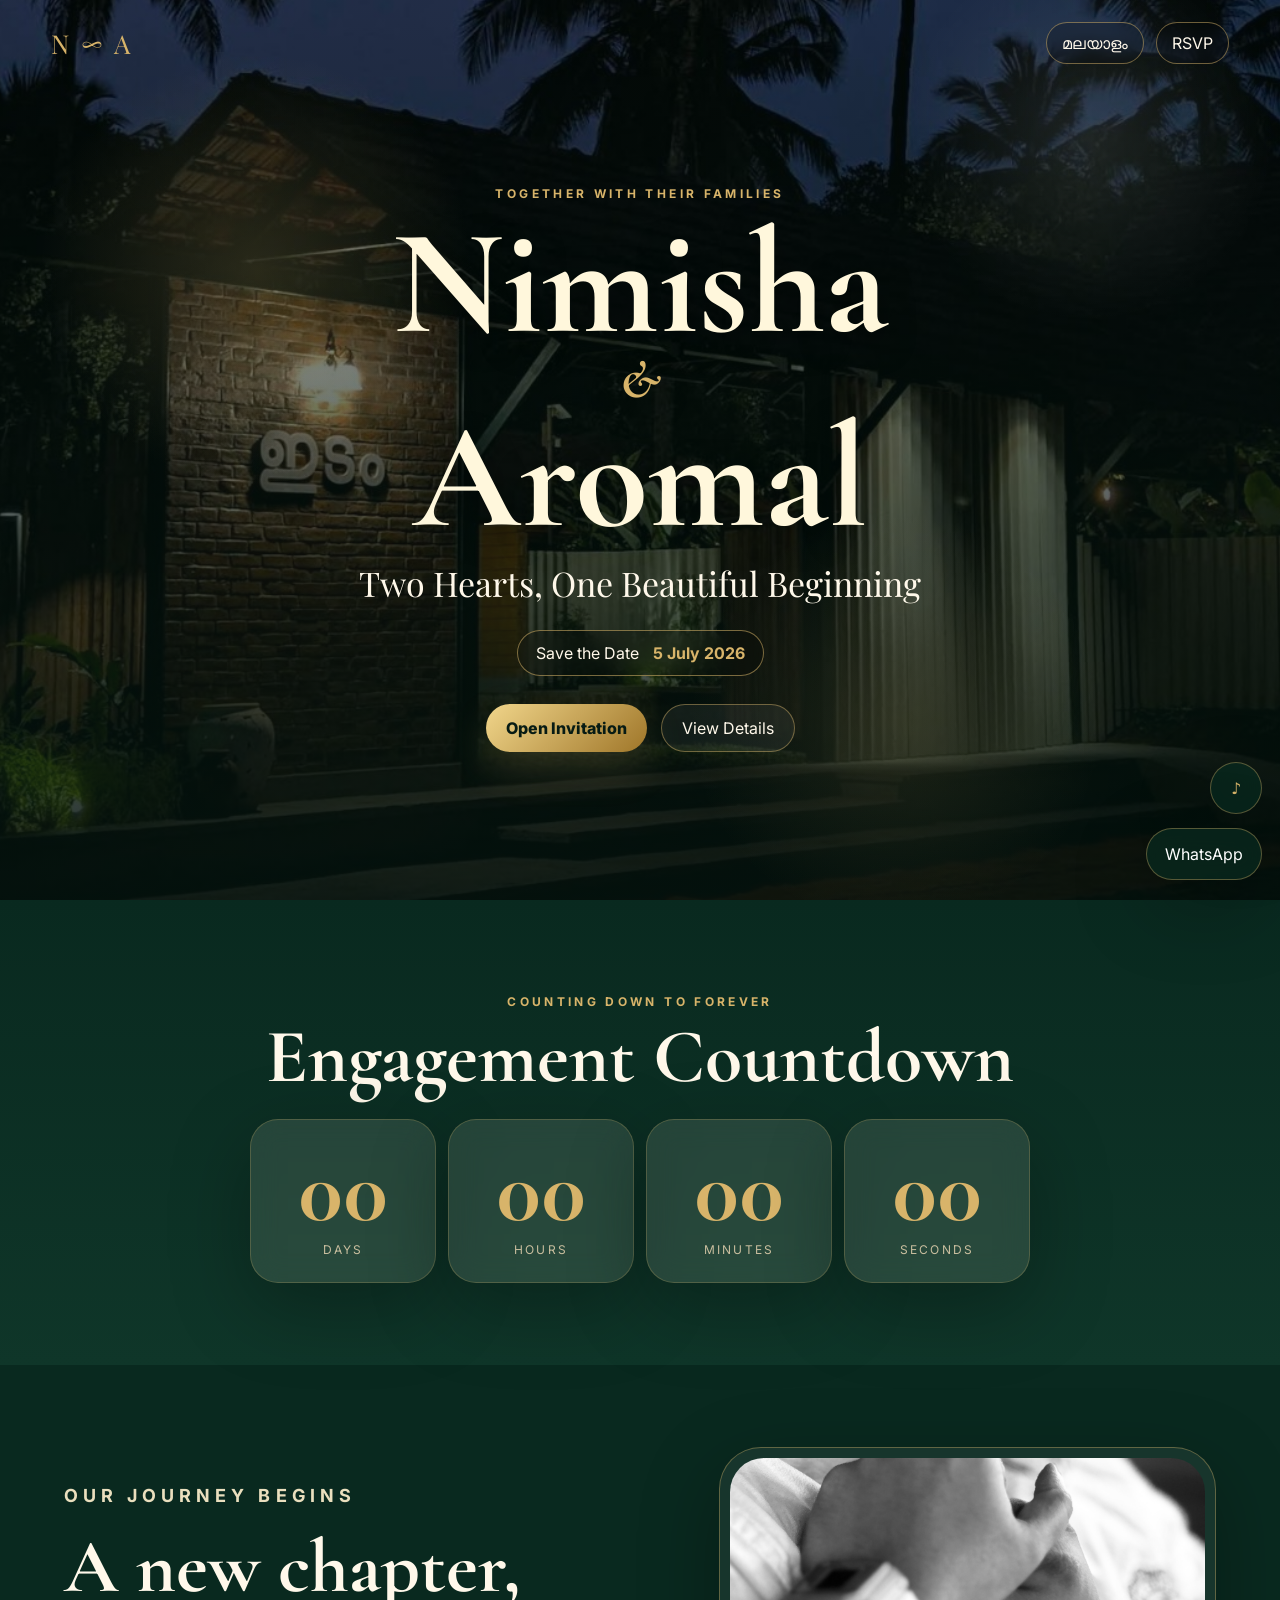
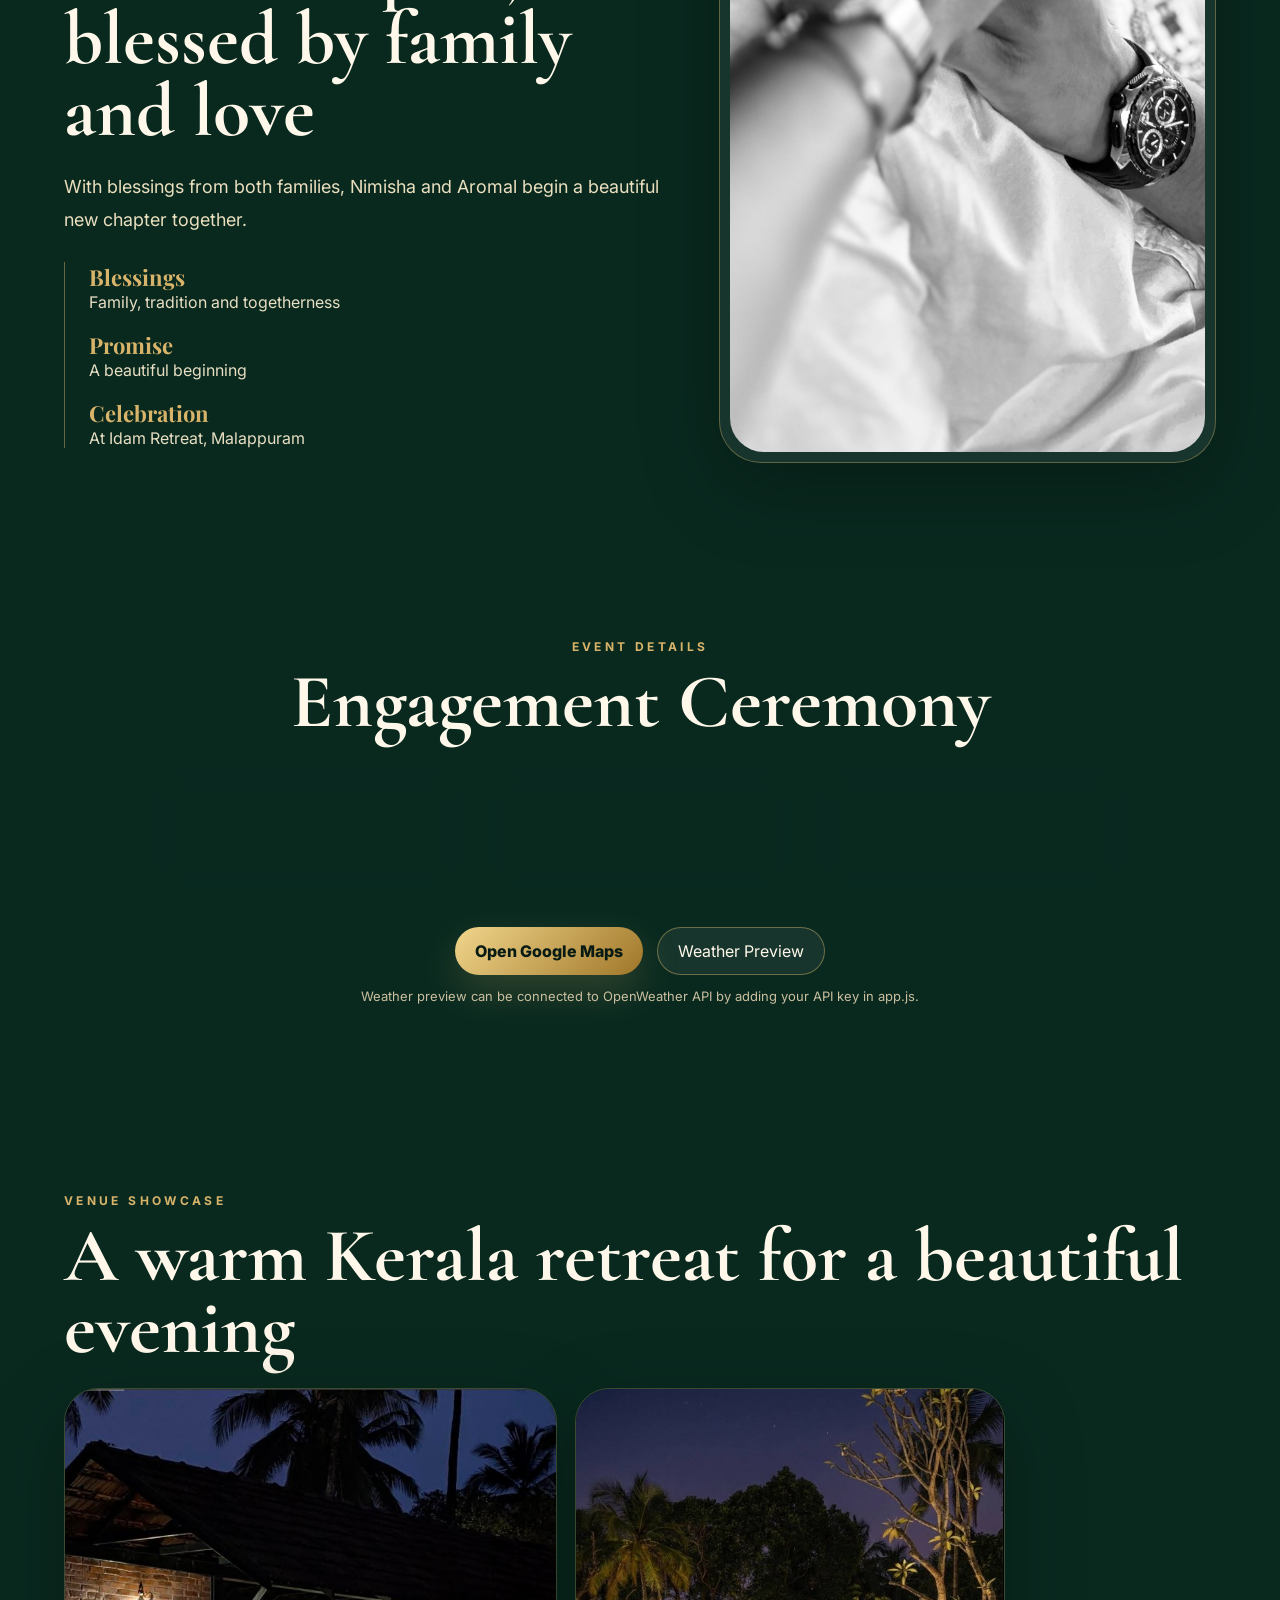
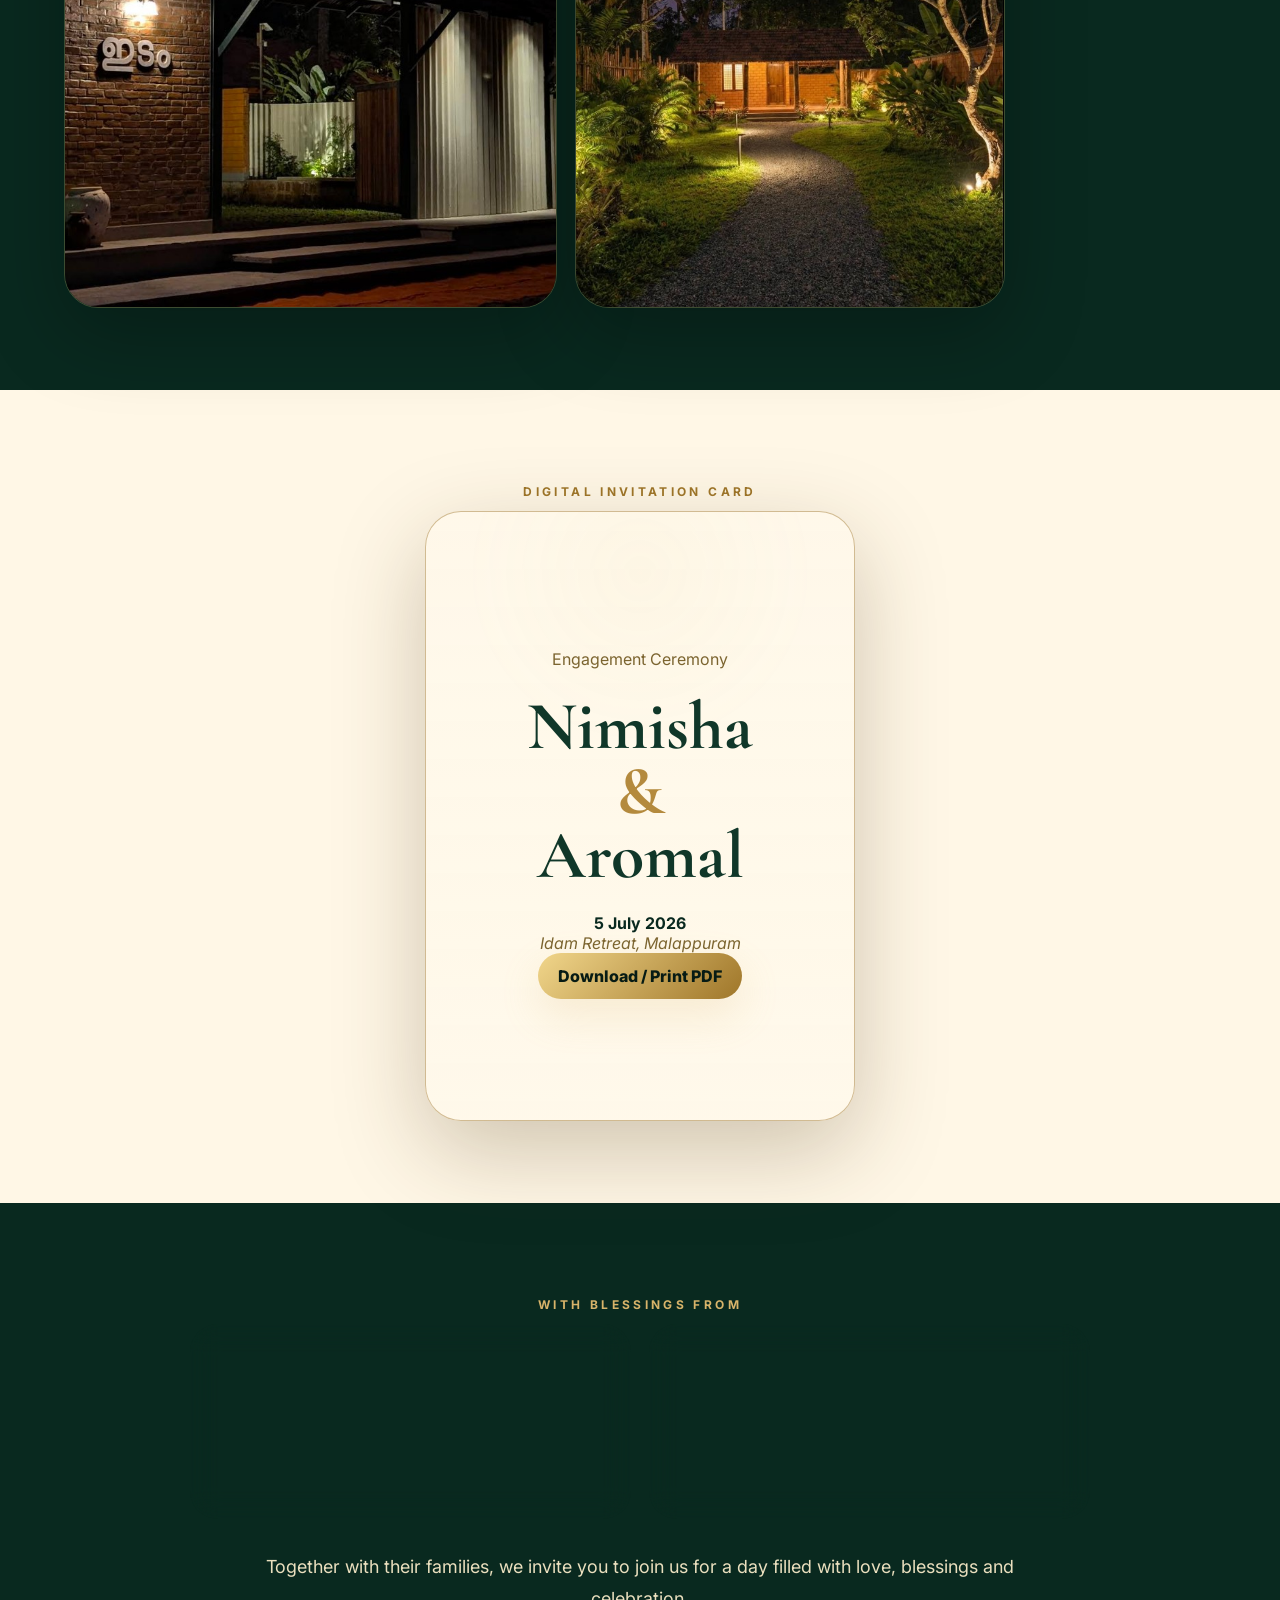
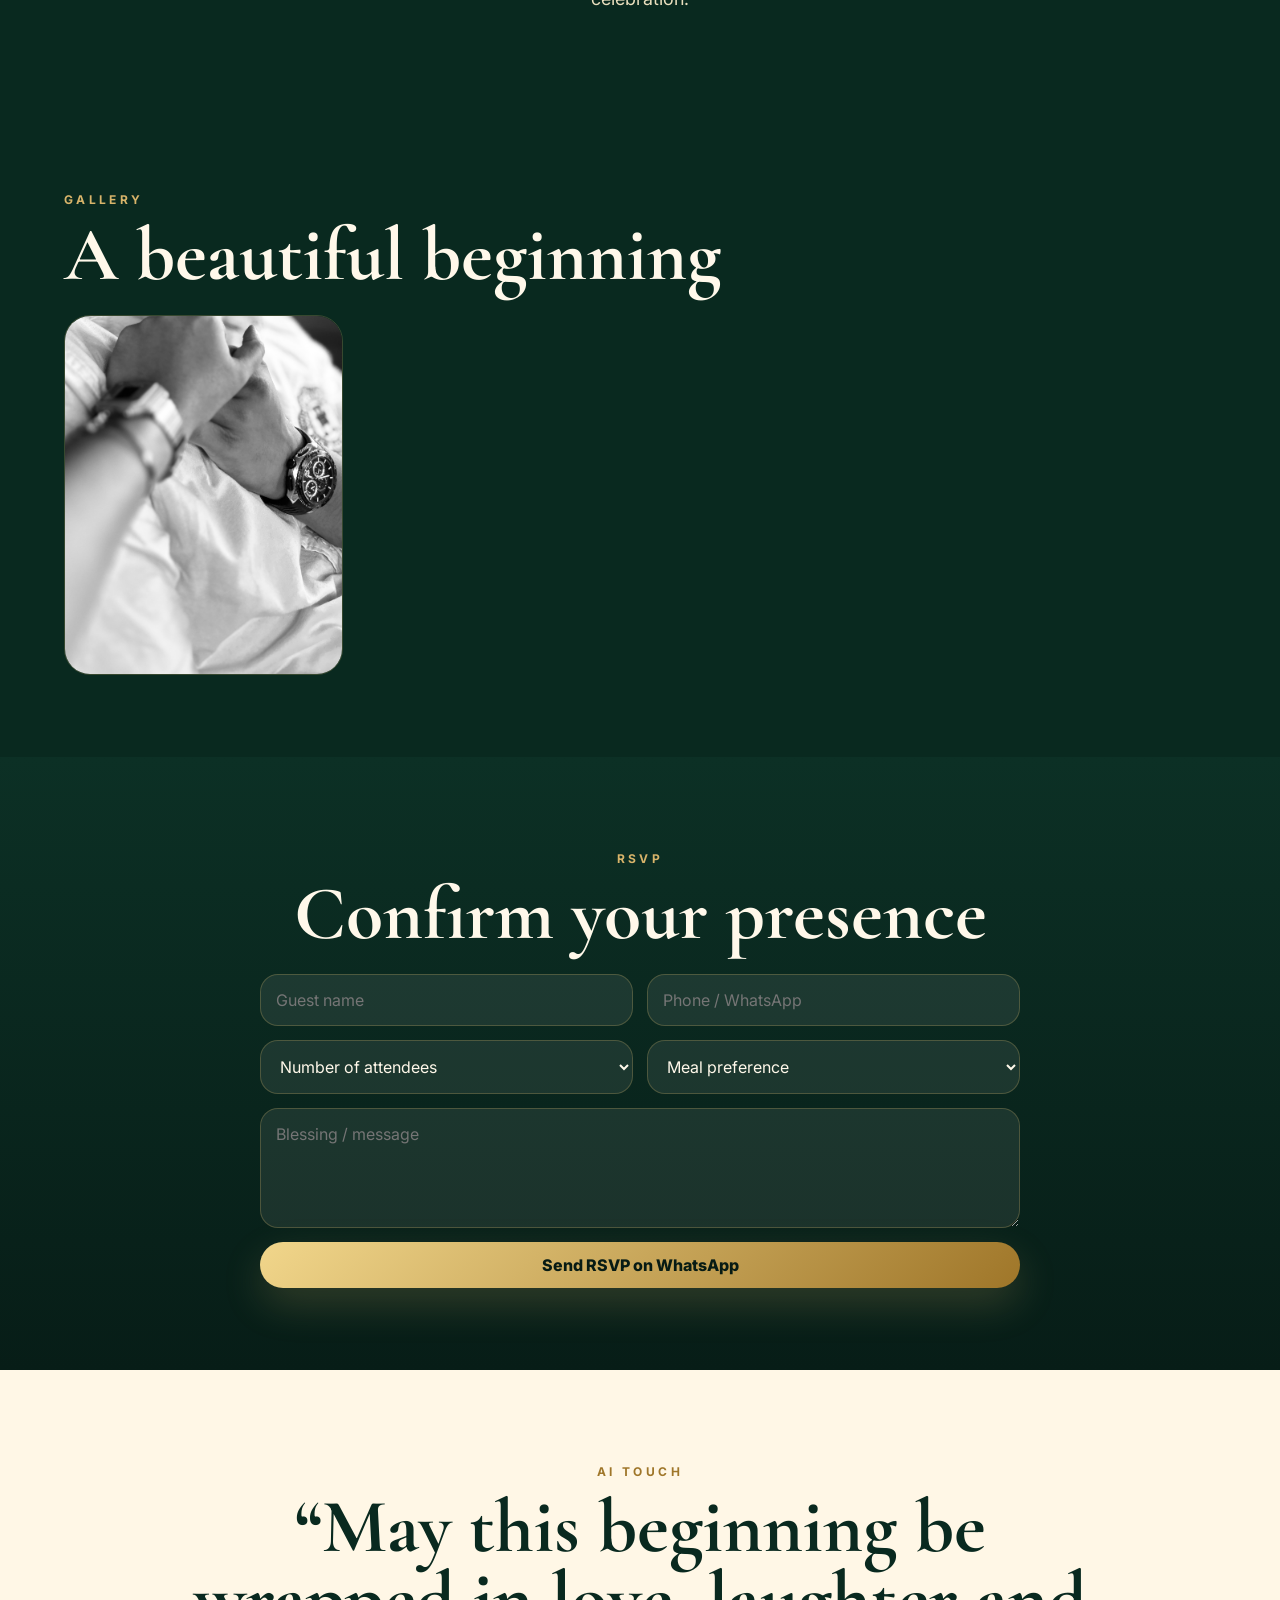
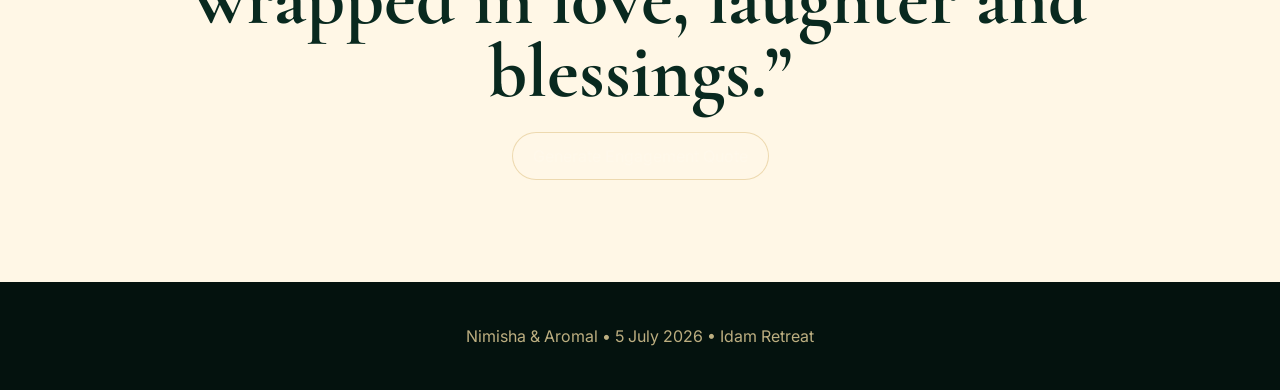
==== commit 276b0ee1: "Add files via upload" ====
--- a/nimisha_aromal_engagement_site/index.html
+++ b/nimisha_aromal_engagement_site/index.html
@@ -3,19 +3,27 @@
 <head>
   <meta charset="UTF-8" />
   <meta name="viewport" content="width=device-width, initial-scale=1.0" />
+
   <meta name="description" content="Nimisha & Aromal Engagement Ceremony Invitation - 5 July 2026 at Idam Retreat, Malappuram." />
   <meta name="theme-color" content="#09291f" />
+
   <meta property="og:title" content="Nimisha & Aromal | Engagement Invitation" />
   <meta property="og:description" content="Two Hearts, One Beautiful Beginning. Join us on 5 July 2026 at Idam Retreat, Malappuram." />
-  <meta property="og:image" content="assets/couple.jpg" />
+  <meta property="og:image" content="assets/marked-photo.jpg" />
+
   <title>Nimisha & Aromal | Engagement Invitation</title>
+
   <link rel="manifest" href="manifest.json" />
   <link rel="stylesheet" href="styles.css" />
 </head>
+
 <body>
-  <div id="loader"><div class="lamp"></div><p>Opening Invitation</p></div>
-
-<audio id="bgMusic" src="assets/music.mp3" loop preload="none"></audio>
+  <div id="loader">
+    <div class="lamp"></div>
+    <p>Opening Invitation</p>
+  </div>
+
+  <audio id="bgMusic" src="assets/music.mp3" loop preload="none"></audio>
 
   <button class="music-toggle" id="musicToggle" aria-label="Toggle background music">♪</button>
   <a class="whatsapp-float" id="floatWhatsapp" target="_blank" rel="noopener">WhatsApp</a>
@@ -23,6 +31,7 @@
   <header class="hero" id="home">
     <div class="hero-bg"></div>
     <div class="gold-noise"></div>
+
     <nav class="nav">
       <div class="brand">N ∞ A</div>
       <div class="nav-actions">
@@ -32,13 +41,23 @@
     </nav>
 
     <div class="hero-content reveal">
-      <p class="eyebrow" data-en="Together with their families" data-ml="കുടുംബങ്ങളുടെ അനുഗ്രഹത്തോടെ">Together with their families</p>
-      <h1><span id="brideName">Nimisha</span><small>&</small><span id="groomName">Aromal</span></h1>
+      <p class="eyebrow" data-en="Together with their families" data-ml="കുടുംബങ്ങളുടെ അനുഗ്രഹത്തോടെ">
+        Together with their families
+      </p>
+
+      <h1>
+        <span id="brideName">Nimisha</span>
+        <small>&</small>
+        <span id="groomName">Aromal</span>
+      </h1>
+
       <p class="tagline" id="tagline">Two Hearts, One Beautiful Beginning</p>
+
       <div class="save-date">
         <span data-en="Save the Date" data-ml="തീയതി ഓർക്കുക">Save the Date</span>
         <strong id="dateDisplay">5 July 2026</strong>
       </div>
+
       <div class="hero-buttons">
         <a href="#invitation" class="btn primary" data-en="Open Invitation" data-ml="ക്ഷണം തുറക്കുക">Open Invitation</a>
         <a href="#event" class="btn ghost" data-en="View Details" data-ml="വിശദാംശങ്ങൾ">View Details</a>
@@ -48,8 +67,12 @@
 
   <main>
     <section class="countdown section reveal">
-      <p class="section-kicker" data-en="Counting down to forever" data-ml="മംഗള നിമിഷത്തിനായി കാത്തിരിപ്പ്">Counting down to forever</p>
+      <p class="section-kicker" data-en="Counting down to forever" data-ml="മംഗള നിമിഷത്തിനായി കാത്തിരിപ്പ്">
+        Counting down to forever
+      </p>
+
       <h2 data-en="Engagement Countdown" data-ml="നിശ്ചയ സമയത്തിലേക്ക്">Engagement Countdown</h2>
+
       <div class="timer" id="timer">
         <div><strong id="days">00</strong><span>Days</span></div>
         <div><strong id="hours">00</strong><span>Hours</span></div>
@@ -61,17 +84,44 @@
     <section class="story section reveal" id="story">
       <div class="split">
         <div>
-          <p class="section-kicker" data-en="Our Journey Begins" data-ml="ഞങ്ങളുടെ യാത്ര തുടങ്ങുന്നു">Our Journey Begins</p>
-          <h2 data-en="A new chapter, blessed by family and love" data-ml="സ്നേഹത്തോടും അനുഗ്രഹത്തോടും കൂടിയൊരു പുതിയ തുടക്കം">A new chapter, blessed by family and love</h2>
-          <p id="storyText">With blessings from both families, Nimisha and Aromal begin a beautiful new chapter together.</p>
+          <p class="section-kicker" data-en="Our Journey Begins" data-ml="ഞങ്ങളുടെ യാത്ര തുടങ്ങുന്നു">
+            Our Journey Begins
+          </p>
+
+          <h2 data-en="A new chapter, blessed by family and love" data-ml="സ്നേഹത്തോടും അനുഗ്രഹത്തോടും കൂടിയൊരു പുതിയ തുടക്കം">
+            A new chapter, blessed by family and love
+          </h2>
+
+          <p id="storyText">
+            With blessings from both families, Nimisha and Aromal begin a beautiful new chapter together.
+          </p>
+
           <div class="timeline">
-            <div><b data-en="Blessings" data-ml="അനുഗ്രഹം">Blessings</b><span data-en="Family, tradition and togetherness" data-ml="കുടുംബം, പാരമ്പര്യം, ഐക്യം">Family, tradition and togetherness</span></div>
-            <div><b data-en="Promise" data-ml="വാഗ്ദാനം">Promise</b><span data-en="A beautiful beginning" data-ml="മനോഹരമായ തുടക്കം">A beautiful beginning</span></div>
-            <div><b data-en="Celebration" data-ml="ആഘോഷം">Celebration</b><span data-en="At Idam Retreat, Malappuram" data-ml="ഇടം റിട്രീറ്റ്, മലപ്പുറം">At Idam Retreat, Malappuram</span></div>
+            <div>
+              <b data-en="Blessings" data-ml="അനുഗ്രഹം">Blessings</b>
+              <span data-en="Family, tradition and togetherness" data-ml="കുടുംബം, പാരമ്പര്യം, ഐക്യം">
+                Family, tradition and togetherness
+              </span>
+            </div>
+
+            <div>
+              <b data-en="Promise" data-ml="വാഗ്ദാനം">Promise</b>
+              <span data-en="A beautiful beginning" data-ml="മനോഹരമായ തുടക്കം">
+                A beautiful beginning
+              </span>
+            </div>
+
+            <div>
+              <b data-en="Celebration" data-ml="ആഘോഷം">Celebration</b>
+              <span data-en="At Idam Retreat, Malappuram" data-ml="ഇടം റിട്രീറ്റ്, മലപ്പുറം">
+                At Idam Retreat, Malappuram
+              </span>
+            </div>
           </div>
         </div>
+
         <div class="portrait-card">
-          <img src="assets/couple.jpg" alt="Nimisha and Aromal" />
+          <img src="assets/marked-photo.jpg" alt="Nimisha and Aromal engagement moment" />
         </div>
       </div>
     </section>
@@ -79,21 +129,42 @@
     <section class="event section reveal" id="event">
       <p class="section-kicker" data-en="Event Details" data-ml="ചടങ്ങിന്റെ വിവരങ്ങൾ">Event Details</p>
       <h2 data-en="Engagement Ceremony" data-ml="നിശ്ചയ ചടങ്ങ്">Engagement Ceremony</h2>
+
       <div class="details-grid">
-        <article><span>Date</span><strong id="eventDate">5 July 2026</strong></article>
-        <article><span>Muhurtham</span><strong id="muhurtham">To be updated</strong></article>
-        <article><span>Venue</span><strong id="venue">Idam Retreat, Malappuram</strong></article>
-      </div>
+        <article>
+          <span>Date</span>
+          <strong id="eventDate">5 July 2026</strong>
+        </article>
+
+        <article>
+          <span>Muhurtham</span>
+          <strong id="muhurtham">To be updated</strong>
+        </article>
+
+        <article>
+          <span>Venue</span>
+          <strong id="venue">Idam Retreat, Malappuram</strong>
+        </article>
+      </div>
+
       <div class="event-actions">
-        <a id="mapLink" class="btn primary" target="_blank" rel="noopener">Open Google Maps</a>
+        <a id="mapLink" class="btn primary" href="https://maps.app.goo.gl/XEyS1gafL1X7t8Pw7" target="_blank" rel="noopener">
+          Open Google Maps
+        </a>
         <button class="btn ghost" id="weatherBtn">Weather Preview</button>
       </div>
-      <p class="weather-note" id="weatherNote">Weather preview can be connected to OpenWeather API by adding your API key in app.js.</p>
+
+      <p class="weather-note" id="weatherNote">
+        Weather preview can be connected to OpenWeather API by adding your API key in app.js.
+      </p>
     </section>
 
     <section class="venue section reveal" id="venue-gallery">
       <p class="section-kicker" data-en="Venue Showcase" data-ml="വേദിയുടെ സൗന്ദര്യം">Venue Showcase</p>
-      <h2 data-en="A warm Kerala retreat for a beautiful evening" data-ml="മനോഹരമായ സായാഹ്നത്തിനായി ഒരു കേരള റിട്രീറ്റ്">A warm Kerala retreat for a beautiful evening</h2>
+      <h2 data-en="A warm Kerala retreat for a beautiful evening" data-ml="മനോഹരമായ സായാഹ്നത്തിനായി ഒരു കേരള റിട്രീറ്റ്">
+        A warm Kerala retreat for a beautiful evening
+      </h2>
+
       <div class="venue-gallery">
         <img src="assets/venue1.jpg" alt="Idam Retreat pathway" />
         <img src="assets/venue2.jpg" alt="Idam Retreat entrance" />
@@ -101,9 +172,13 @@
     </section>
 
     <section class="invitation section reveal" id="invitation">
-      <p class="section-kicker" data-en="Digital Invitation Card" data-ml="ഡിജിറ്റൽ ക്ഷണക്കത്ത്">Digital Invitation Card</p>
+      <p class="section-kicker" data-en="Digital Invitation Card" data-ml="ഡിജിറ്റൽ ക്ഷണക്കത്ത്">
+        Digital Invitation Card
+      </p>
+
       <div class="invite-card" id="inviteCard">
         <div class="invite-flap"></div>
+
         <div class="invite-inner">
           <p>Engagement Ceremony</p>
           <h2>Nimisha<br><span>&</span><br>Aromal</h2>
@@ -115,51 +190,62 @@
     </section>
 
     <section class="family section reveal" id="family">
-      <p class="section-kicker" data-en="With Blessings From" data-ml="അനുഗ്രഹത്തോടെ">With Blessings From</p>
+      <p class="section-kicker" data-en="With Blessings From" data-ml="അനുഗ്രഹത്തോടെ">
+        With Blessings From
+      </p>
+
       <div class="family-grid">
         <article>
           <h3>Bride Family</h3>
           <p id="brideFamily">Chungappally Family</p>
         </article>
+
         <article>
           <h3>Groom Family</h3>
-          <p id="groomFamily">Shaju Family</p>
-        </article>
-      </div>
-      <p class="family-message" id="familyMessage">Together with their families, we invite you to join us for a day filled with love, blessings and celebration.</p>
+          <p id="groomFamily">Manjappillil Family</p>
+        </article>
+      </div>
+
+      <p class="family-message" id="familyMessage">
+        Together with their families, we invite you to join us for a day filled with love, blessings and celebration.
+      </p>
     </section>
 
     <section class="gallery section reveal" id="gallery">
       <p class="section-kicker" data-en="Gallery" data-ml="ഗാലറി">Gallery</p>
-      <h2 data-en="Moments before the beginning" data-ml="തുടക്കത്തിന് മുൻപുള്ള നിമിഷങ്ങൾ">Moments before the beginning</h2>
-      <div class="photo-grid" id="photoGrid">
-        <img src="assets/bride.jpg" alt="Bride" />
-        <img src="assets/groom.jpg" alt="Groom" />
-        <img src="assets/couple.jpg" alt="Couple" />
-        <img src="assets/family.jpg" alt="Family moment" />
-      </div>
-      <label class="upload-box">
-        Upload more photos
-        <input type="file" id="photoUpload" accept="image/*" multiple />
-      </label>
+      <h2 data-en="A beautiful beginning" data-ml="മനോഹരമായ തുടക്കം">A beautiful beginning</h2>
+
+      <div class="photo-grid single-photo-grid" id="photoGrid">
+        <img src="assets/marked-photo.jpg" alt="Nimisha & Aromal engagement moment" />
+      </div>
     </section>
 
     <section class="rsvp section reveal" id="rsvp">
       <p class="section-kicker" data-en="RSVP" data-ml="പങ്കെടുക്കൽ സ്ഥിരീകരിക്കുക">RSVP</p>
-      <h2 data-en="Confirm your presence" data-ml="നിങ്ങളുടെ സാന്നിധ്യം സ്ഥിരീകരിക്കുക">Confirm your presence</h2>
+      <h2 data-en="Confirm your presence" data-ml="നിങ്ങളുടെ സാന്നിധ്യം സ്ഥിരീകരിക്കുക">
+        Confirm your presence
+      </h2>
+
       <form id="rsvpForm" class="rsvp-form">
         <input name="name" placeholder="Guest name" required />
         <input name="phone" placeholder="Phone / WhatsApp" required />
+
         <select name="attendees" required>
           <option value="">Number of attendees</option>
-          <option>1</option><option>2</option><option>3</option><option>4+</option>
+          <option>1</option>
+          <option>2</option>
+          <option>3</option>
+          <option>4+</option>
         </select>
+
         <select name="meal" required>
           <option value="">Meal preference</option>
           <option>Vegetarian</option>
           <option>Non-Vegetarian</option>
         </select>
+
         <textarea name="message" placeholder="Blessing / message"></textarea>
+
         <button class="btn primary" type="submit">Send RSVP on WhatsApp</button>
       </form>
     </section>
@@ -172,9 +258,10 @@
     </section>
   </main>
 
-<footer>
-  <p>Nimisha & Aromal • 5 July 2026 • Idam Retreat</p>
-</footer>
+  <footer>
+    <p>Nimisha & Aromal • 5 July 2026 • Idam Retreat</p>
+  </footer>
+
   <script src="app.js"></script>
 </body>
 </html>
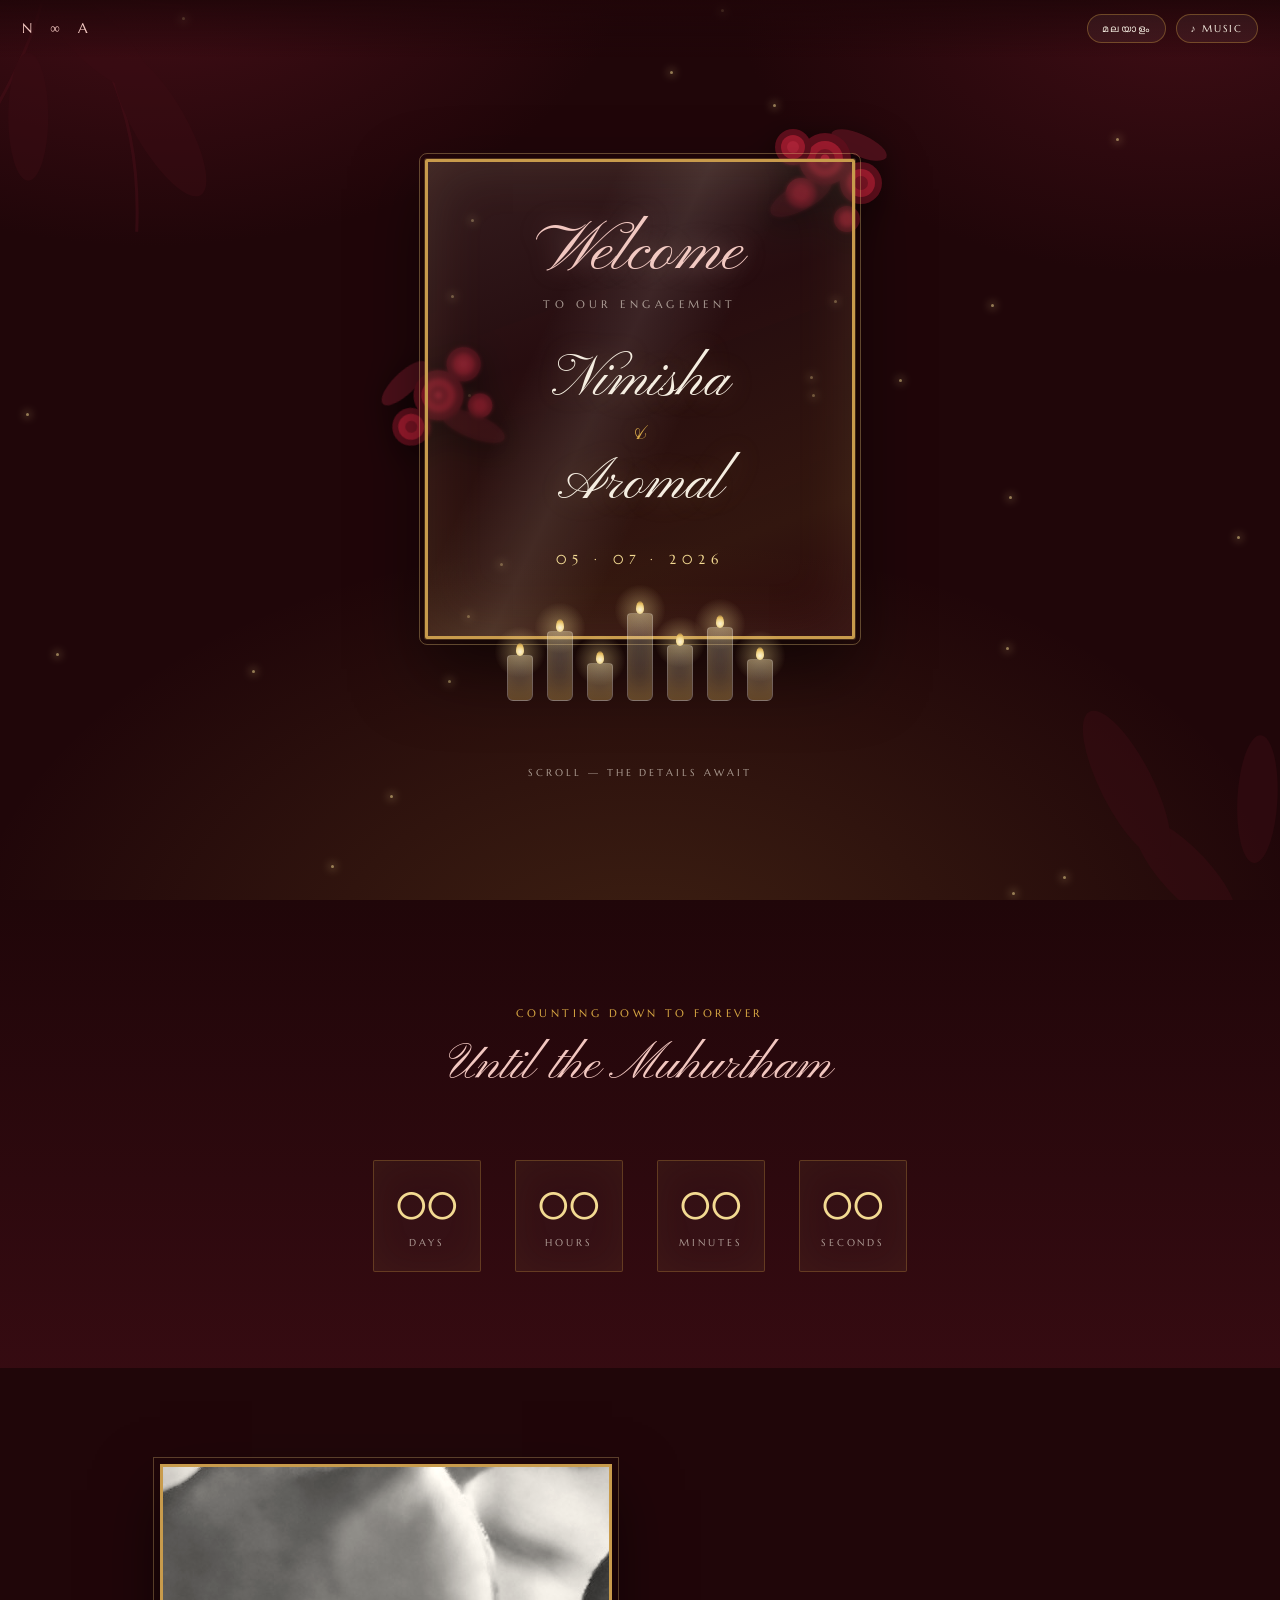
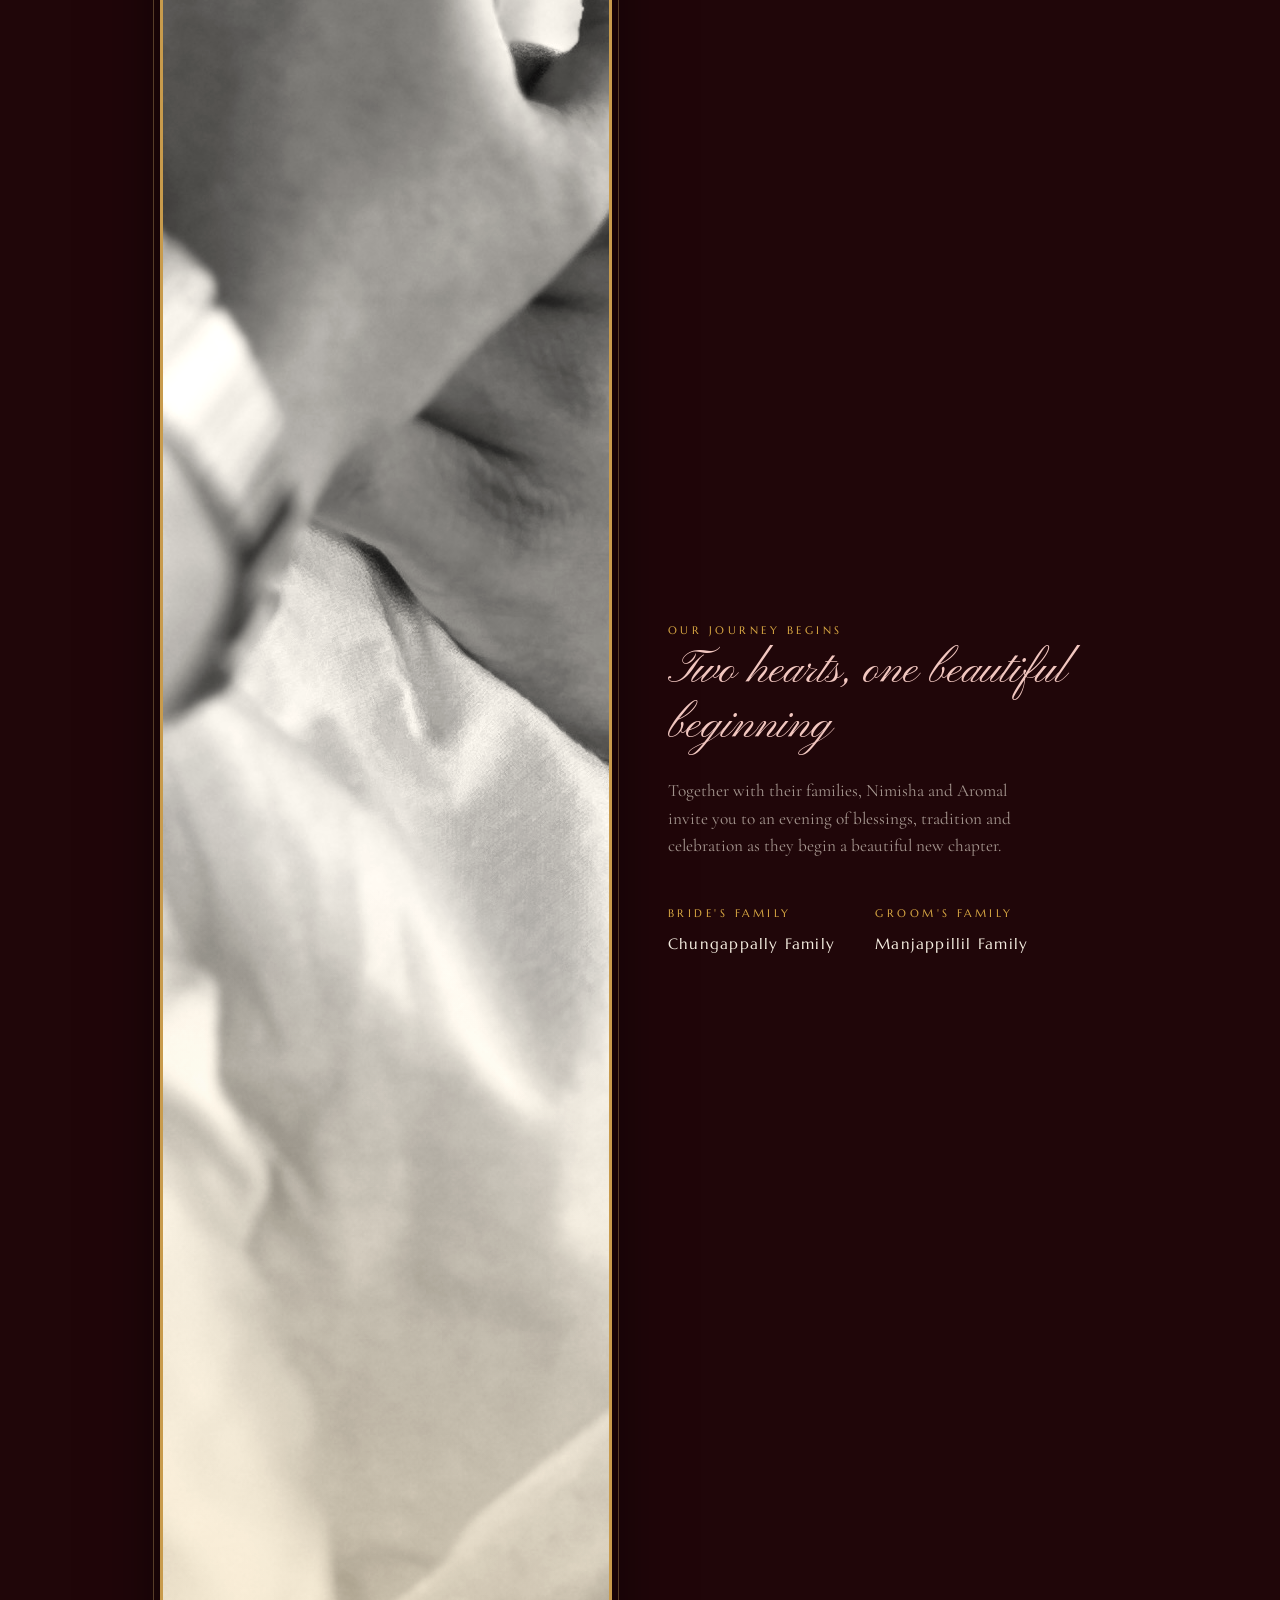
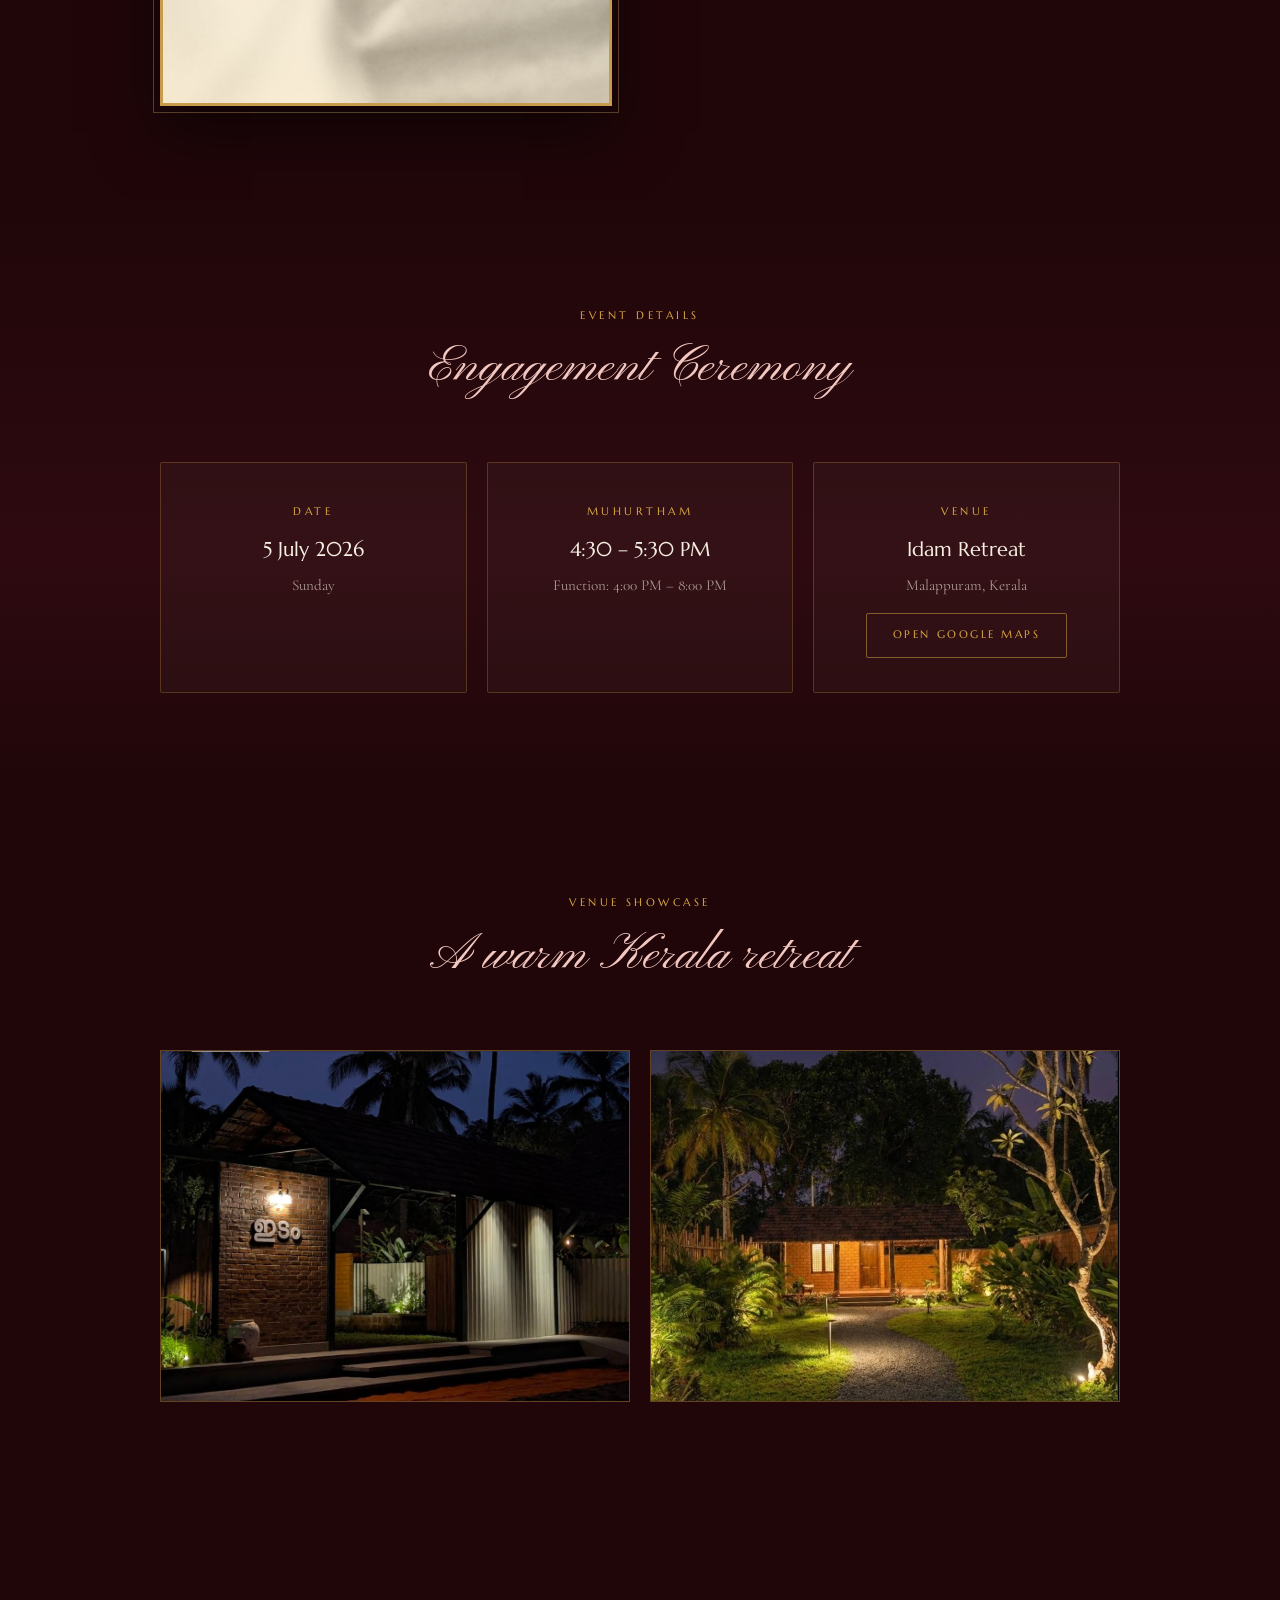
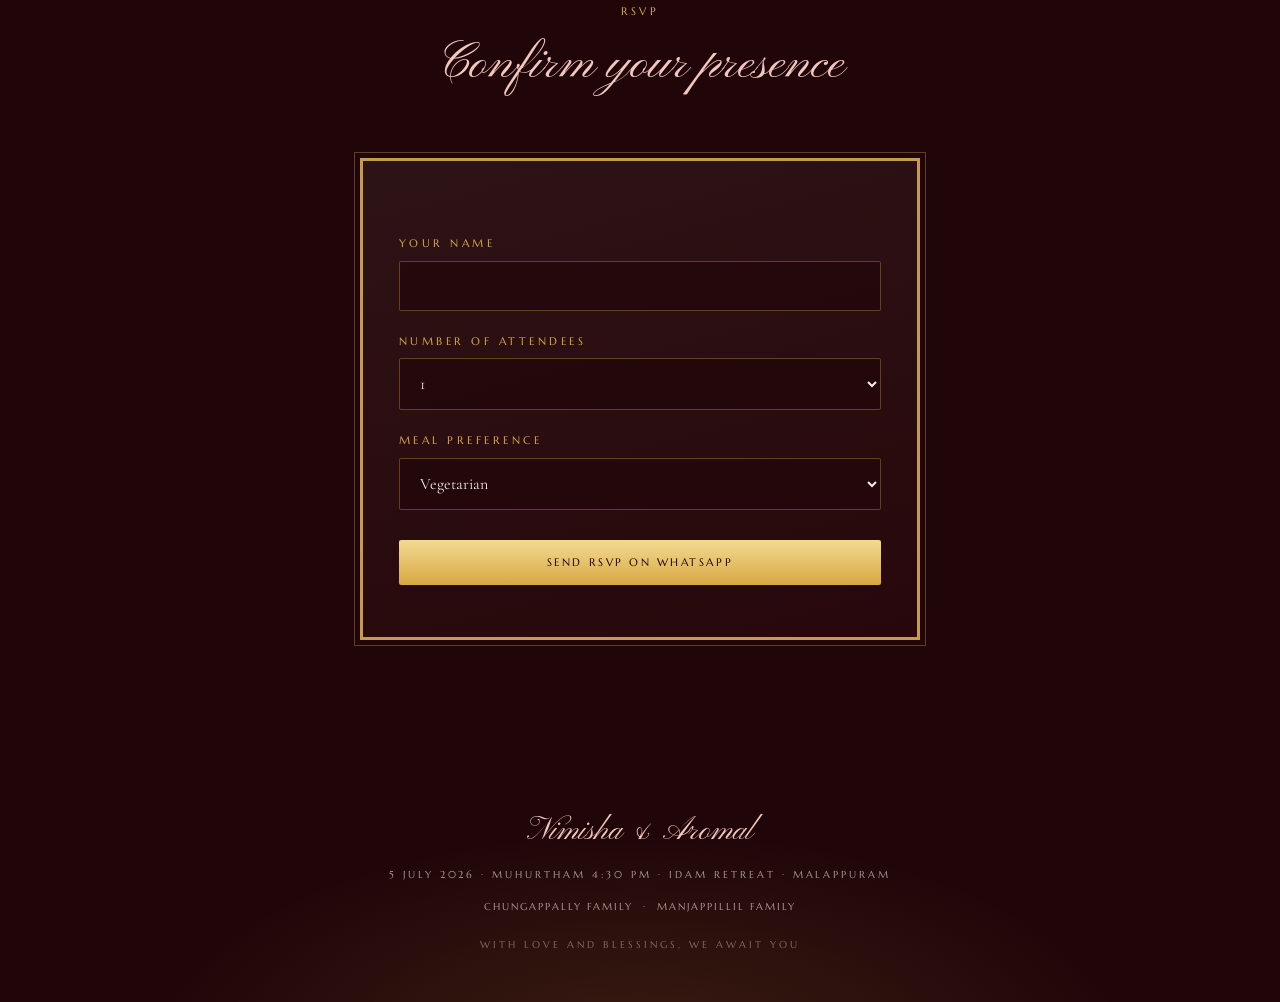
==== commit a3f94a69: "Redesign: maroon-gold theme, muhurtham 4:30-5:30 PM, RSVP + SW fix (index.html)" ====
--- a/nimisha_aromal_engagement_site/index.html
+++ b/nimisha_aromal_engagement_site/index.html
@@ -1,267 +1,561 @@
 <!DOCTYPE html>
 <html lang="en">
 <head>
-  <meta charset="UTF-8" />
-  <meta name="viewport" content="width=device-width, initial-scale=1.0" />
-
-  <meta name="description" content="Nimisha & Aromal Engagement Ceremony Invitation - 5 July 2026 at Idam Retreat, Malappuram." />
-  <meta name="theme-color" content="#09291f" />
-
-  <meta property="og:title" content="Nimisha & Aromal | Engagement Invitation" />
-  <meta property="og:description" content="Two Hearts, One Beautiful Beginning. Join us on 5 July 2026 at Idam Retreat, Malappuram." />
-  <meta property="og:image" content="assets/marked-photo.jpg" />
-
-  <title>Nimisha & Aromal | Engagement Invitation</title>
-
-  <link rel="manifest" href="manifest.json" />
-  <link rel="stylesheet" href="styles.css" />
+<meta charset="UTF-8">
+<meta name="viewport" content="width=device-width, initial-scale=1.0">
+<meta name="theme-color" content="#200609">
+<title>Nimisha &amp; Aromal | Engagement Invitation</title>
+<meta name="description" content="Nimisha & Aromal Engagement Ceremony — 5 July 2026 at Idam Retreat, Malappuram.">
+<meta property="og:title" content="Nimisha & Aromal | Engagement Invitation">
+<meta property="og:description" content="Two Hearts, One Beautiful Beginning — 5 July 2026, Idam Retreat, Malappuram.">
+<meta property="og:image" content="assets/couple.jpg">
+<link rel="preconnect" href="https://fonts.googleapis.com">
+<link rel="preconnect" href="https://fonts.gstatic.com" crossorigin>
+<link href="https://fonts.googleapis.com/css2?family=Pinyon+Script&family=Cormorant+Garamond:ital,wght@0,400;0,500;0,600;1,400&family=Marcellus&family=Noto+Serif+Malayalam:wght@400;600&display=swap" rel="stylesheet">
+<style>
+:root{
+  --night:#200609;
+  --pine:#3A0C13;
+  --pine-soft:#4C101A;
+  --candle:#D9A843;
+  --glow:#F3DA92;
+  --rose:#9E1B2E;
+  --rose-deep:#5E0F1C;
+  --blush:#F2C7C0;
+  --ivory:#F5EEE1;
+  --ivory-dim:rgba(245,238,225,.62);
+  --copper:#C89B4C;
+  --copper-light:#E6C478;
+}
+*{margin:0;padding:0;box-sizing:border-box}
+html{scroll-behavior:smooth}
+body{
+  background:var(--night);
+  color:var(--ivory);
+  font-family:'Cormorant Garamond','Noto Serif Malayalam',serif;
+  font-size:19px;
+  line-height:1.6;
+  overflow-x:hidden;
+}
+.ml body, body.ml{font-family:'Noto Serif Malayalam','Cormorant Garamond',serif}
+::selection{background:var(--rose);color:var(--ivory)}
+a{color:var(--glow)}
+img{max-width:100%;display:block}
+
+.caps{
+  font-family:'Marcellus',serif;
+  text-transform:uppercase;
+  letter-spacing:.32em;
+  font-size:.68rem;
+  color:var(--candle);
+}
+.script{font-family:'Pinyon Script',cursive;font-weight:400}
+
+/* ---------- top bar ---------- */
+.topbar{
+  position:fixed;inset:0 0 auto 0;z-index:50;
+  display:flex;justify-content:space-between;align-items:center;
+  padding:14px 22px;
+  background:linear-gradient(180deg,rgba(32,6,9,.92),rgba(32,6,9,0));
+}
+.mono{font-family:'Marcellus',serif;letter-spacing:.25em;font-size:.85rem;color:var(--blush)}
+.topbar .controls{display:flex;gap:10px}
+.chip{
+  font-family:'Marcellus',serif;font-size:.62rem;letter-spacing:.18em;text-transform:uppercase;
+  color:var(--ivory);background:rgba(245,238,225,.06);
+  border:1px solid rgba(217,168,67,.35);border-radius:999px;
+  padding:7px 14px;cursor:pointer;transition:.25s;
+}
+.chip:hover,.chip:focus-visible{border-color:var(--candle);color:var(--candle);outline:none}
+
+/* ---------- hero ---------- */
+.hero{
+  min-height:100svh;
+  position:relative;
+  display:flex;flex-direction:column;align-items:center;justify-content:center;
+  padding:110px 18px 70px;
+  background:
+    radial-gradient(1100px 700px at 50% 108%, rgba(217,168,67,.16), transparent 62%),
+    radial-gradient(800px 500px at 12% -6%, rgba(76,16,26,.85), transparent 60%),
+    radial-gradient(800px 500px at 92% 0%, rgba(76,16,26,.7), transparent 55%),
+    var(--night);
+}
+/* fairy lights */
+.fairy{position:absolute;inset:0;pointer-events:none;overflow:hidden}
+.fairy i{
+  position:absolute;width:3px;height:3px;border-radius:50%;
+  background:var(--glow);
+  box-shadow:0 0 8px 2px rgba(243,218,146,.55);
+  opacity:.55;
+  animation:twinkle 4.2s ease-in-out infinite;
+}
+@keyframes twinkle{0%,100%{opacity:.2}50%{opacity:.8}}
+/* leaf silhouettes */
+.leaves{position:absolute;pointer-events:none;opacity:.5}
+.leaves.tl{top:-30px;left:-40px;transform:rotate(12deg)}
+.leaves.br{bottom:-40px;right:-46px;transform:rotate(195deg)}
+
+/* the acrylic sign */
+.sign-wrap{position:relative;z-index:2;width:min(430px,92vw)}
+.sign-frame{
+  position:relative;
+  border:3px solid var(--copper);
+  outline:1px solid rgba(230,196,120,.35);
+  outline-offset:5px;
+  border-radius:2px;
+  padding:58px 30px 66px;
+  background:
+    linear-gradient(160deg, rgba(245,238,225,.10), rgba(245,238,225,.03) 38%, rgba(217,168,67,.10) 78%, rgba(158,27,46,.08)),
+    rgba(32,6,9,.35);
+  backdrop-filter:blur(2px);
+  box-shadow:
+    0 0 0 1px rgba(200,155,76,.25),
+    0 30px 70px rgba(0,0,0,.55),
+    inset 0 0 60px rgba(243,218,146,.10);
+  text-align:center;
+}
+.sign-frame::after{ /* acrylic sheen */
+  content:"";position:absolute;inset:0;pointer-events:none;
+  background:linear-gradient(115deg, transparent 30%, rgba(245,238,225,.10) 44%, transparent 58%);
+}
+.sign-welcome{font-size:clamp(3rem,10vw,4.2rem);color:var(--blush);line-height:1;text-shadow:0 0 26px rgba(242,199,192,.35)}
+.sign-sub{margin-top:10px;color:var(--ivory-dim);font-family:'Marcellus',serif;font-size:.66rem;letter-spacing:.42em;text-transform:uppercase}
+.sign-names{margin-top:34px;font-size:clamp(2.6rem,9vw,3.6rem);color:var(--ivory);line-height:1.15;text-shadow:0 0 30px rgba(243,218,146,.25)}
+.sign-amp{display:block;font-size:1.8rem;color:var(--candle);margin:2px 0}
+.sign-date{margin-top:32px;font-family:'Marcellus',serif;letter-spacing:.45em;font-size:.82rem;color:var(--glow)}
+/* rose clusters */
+.roses{position:absolute;width:150px;height:150px;pointer-events:none;filter:drop-shadow(0 8px 16px rgba(0,0,0,.5))}
+.roses.tr{top:-58px;right:-44px}
+.roses.ml{left:-56px;top:34%;transform:rotate(-14deg)}
+/* candles under the sign */
+.candles{
+  position:relative;z-index:2;
+  display:flex;align-items:flex-end;justify-content:center;gap:14px;
+  margin-top:-26px;
+}
+.candle{position:relative;width:26px;border-radius:4px 4px 6px 6px;
+  background:linear-gradient(180deg,rgba(245,238,225,.28),rgba(245,238,225,.10));
+  border:1px solid rgba(245,238,225,.25);
+  box-shadow:inset 0 -14px 20px rgba(217,168,67,.28);
+}
+.candle::before{ /* flame */
+  content:"";position:absolute;left:50%;top:-13px;transform:translateX(-50%);
+  width:8px;height:13px;border-radius:50% 50% 50% 50%/62% 62% 38% 38%;
+  background:radial-gradient(circle at 50% 68%, #fff 0%, var(--glow) 38%, var(--candle) 68%, transparent 100%);
+  animation:flick 1.6s ease-in-out infinite;
+}
+.candle::after{ /* halo */
+  content:"";position:absolute;left:50%;top:-30px;transform:translateX(-50%);
+  width:52px;height:52px;border-radius:50%;
+  background:radial-gradient(circle, rgba(243,218,146,.38), transparent 70%);
+  animation:flick 1.6s ease-in-out infinite;
+}
+.candle:nth-child(2n)::before,.candle:nth-child(2n)::after{animation-delay:.5s;animation-duration:1.9s}
+.candle:nth-child(3n)::before,.candle:nth-child(3n)::after{animation-delay:.9s;animation-duration:1.4s}
+@keyframes flick{0%,100%{opacity:.85;transform:translateX(-50%) scale(1)}50%{opacity:1;transform:translateX(-50%) scale(1.12) translateY(-1px)}}
+.hero .scrollcue{margin-top:64px;z-index:2;color:var(--ivory-dim);font-family:'Marcellus',serif;font-size:.62rem;letter-spacing:.3em;text-transform:uppercase;text-decoration:none}
+
+/* ---------- sections ---------- */
+section{padding:96px 22px;position:relative}
+.inner{max-width:960px;margin:0 auto}
+.sec-head{text-align:center;margin-bottom:52px}
+.sec-head .script{font-size:clamp(2.4rem,6vw,3.2rem);color:var(--blush)}
+.divider{width:120px;height:14px;margin:14px auto 0;opacity:.9}
+
+/* countdown */
+.countdown{background:linear-gradient(180deg,var(--night),var(--pine) 120%)}
+.cd-grid{display:flex;justify-content:center;gap:clamp(10px,4vw,34px);flex-wrap:wrap}
+.cd-cell{
+  min-width:108px;padding:26px 10px 20px;text-align:center;
+  border:1px solid rgba(217,168,67,.28);border-radius:2px;
+  background:rgba(245,238,225,.03);
+  box-shadow:inset 0 0 40px rgba(217,168,67,.05);
+}
+.cd-cell b{display:block;font-family:'Marcellus',serif;font-size:2.4rem;color:var(--glow);font-weight:400;line-height:1}
+.cd-cell span{display:block;margin-top:10px;font-family:'Marcellus',serif;font-size:.6rem;letter-spacing:.3em;text-transform:uppercase;color:var(--ivory-dim)}
+
+/* invitation + photo */
+.invite .inner{display:grid;grid-template-columns:1fr 1fr;gap:56px;align-items:center}
+.photo-frame{
+  position:relative;border:3px solid var(--copper);outline:1px solid rgba(230,196,120,.3);outline-offset:6px;
+  box-shadow:0 26px 60px rgba(0,0,0,.55);
+}
+.photo-frame img{filter:sepia(.12) contrast(1.02)}
+.photo-frame::after{content:"";position:absolute;inset:0;background:linear-gradient(200deg,transparent 55%,rgba(217,168,67,.18));pointer-events:none}
+.invite-copy .script{font-size:clamp(2.2rem,5vw,2.9rem);color:var(--blush);line-height:1.2}
+.invite-copy p{margin-top:22px;color:var(--ivory-dim);font-size:1.08rem;max-width:44ch}
+.fam{display:flex;gap:40px;margin-top:36px}
+.fam div b{display:block;font-family:'Marcellus',serif;font-size:.95rem;letter-spacing:.08em;color:var(--ivory);font-weight:400;margin-top:6px}
+
+/* event details */
+.details{background:linear-gradient(180deg,var(--night) 0%,#2E0A10 60%,var(--night))}
+.cards{display:grid;grid-template-columns:repeat(3,1fr);gap:20px}
+.card{
+  text-align:center;padding:40px 22px 34px;
+  border:1px solid rgba(217,168,67,.25);border-radius:2px;
+  background:rgba(245,238,225,.03);
+}
+.card .caps{display:block;margin-bottom:14px}
+.card b{font-family:'Marcellus',serif;font-weight:400;font-size:1.25rem;color:var(--ivory);line-height:1.4}
+.card small{display:block;margin-top:8px;color:var(--ivory-dim);font-size:.95rem}
+.btn{
+  display:inline-block;margin-top:16px;text-decoration:none;
+  font-family:'Marcellus',serif;font-size:.66rem;letter-spacing:.24em;text-transform:uppercase;
+  color:var(--night);background:linear-gradient(180deg,var(--glow),var(--candle));
+  padding:13px 26px;border-radius:2px;border:0;cursor:pointer;transition:.25s;
+}
+.btn:hover{filter:brightness(1.08);transform:translateY(-1px)}
+.btn.ghost{background:none;color:var(--candle);border:1px solid rgba(217,168,67,.5)}
+
+/* venue */
+.venue-grid{display:grid;grid-template-columns:1fr 1fr;gap:20px}
+.venue-grid img{border:1px solid rgba(200,155,76,.4);aspect-ratio:4/3;object-fit:cover;width:100%}
+
+/* rsvp */
+.rsvp .panel{
+  max-width:560px;margin:0 auto;padding:52px 36px;
+  border:3px solid var(--copper);outline:1px solid rgba(230,196,120,.3);outline-offset:5px;
+  background:linear-gradient(165deg,rgba(245,238,225,.06),rgba(158,27,46,.06));
+  text-align:center;
+}
+.rsvp label{display:block;text-align:left;margin:22px 0 8px}
+.rsvp input,.rsvp select{
+  width:100%;padding:14px 16px;font-family:inherit;font-size:1rem;
+  background:rgba(32,6,9,.6);color:var(--ivory);
+  border:1px solid rgba(217,168,67,.35);border-radius:2px;
+}
+.rsvp input:focus,.rsvp select:focus{outline:1px solid var(--candle)}
+.rsvp .btn{width:100%;margin-top:30px;padding:16px}
+
+footer{
+  text-align:center;padding:70px 20px 50px;
+  color:var(--ivory-dim);
+  background:radial-gradient(700px 320px at 50% 120%, rgba(217,168,67,.14), transparent 70%),var(--night);
+}
+footer .script{font-size:2rem;color:var(--blush)}
+footer p{margin-top:10px;font-family:'Marcellus',serif;font-size:.62rem;letter-spacing:.3em;text-transform:uppercase}
+
+/* entrance animations */
+@keyframes riseIn{from{opacity:0;transform:translateY(26px)}to{opacity:1;transform:none}}
+.sign-wrap{animation:riseIn 1.1s cubic-bezier(.22,1,.36,1) .15s both}
+.candles{animation:riseIn 1.1s cubic-bezier(.22,1,.36,1) .45s both}
+.hero .scrollcue{animation:riseIn 1s ease .8s both}
+.reveal{opacity:0;transform:translateY(24px);transition:opacity .8s ease,transform .8s cubic-bezier(.22,1,.36,1)}
+.reveal.in{opacity:1;transform:none}
+/* countdown digit change */
+.cd-cell b{transition:transform .18s ease}
+.cd-cell b.tick{transform:translateY(-4px) scale(1.08);color:var(--ivory)}
+/* card hover */
+.card{transition:border-color .3s,box-shadow .3s,transform .3s}
+.card:hover{border-color:rgba(217,168,67,.55);box-shadow:0 12px 34px rgba(0,0,0,.4),inset 0 0 40px rgba(217,168,67,.08);transform:translateY(-3px)}
+/* focus visibility */
+a:focus-visible,button:focus-visible,input:focus-visible,select:focus-visible{outline:2px solid var(--candle);outline-offset:3px}
+.photo-frame img{aspect-ratio:1377/1836;object-fit:cover;width:100%}
+
+@media (max-width:820px){
+  .invite .inner{grid-template-columns:1fr;gap:40px}
+  .cards{grid-template-columns:1fr}
+  .venue-grid{grid-template-columns:1fr}
+  .roses.tr{top:-52px;right:-24px;width:118px;height:118px}
+  .roses.ml{left:-34px;width:110px;height:110px}
+}
+@media (prefers-reduced-motion:reduce){
+  *,*::before,*::after{animation:none!important;transition:none!important}
+  html{scroll-behavior:auto}
+}
+</style>
 </head>
-
 <body>
-  <div id="loader">
-    <div class="lamp"></div>
-    <p>Opening Invitation</p>
-  </div>
-
-  <audio id="bgMusic" src="assets/music.mp3" loop preload="none"></audio>
-
-  <button class="music-toggle" id="musicToggle" aria-label="Toggle background music">♪</button>
-  <a class="whatsapp-float" id="floatWhatsapp" target="_blank" rel="noopener">WhatsApp</a>
-
-  <header class="hero" id="home">
-    <div class="hero-bg"></div>
-    <div class="gold-noise"></div>
-
-    <nav class="nav">
-      <div class="brand">N ∞ A</div>
-      <div class="nav-actions">
-        <button id="langToggle">മലയാളം</button>
-        <a href="#rsvp">RSVP</a>
+
+<header class="topbar">
+  <div class="mono">N&nbsp;&nbsp;∞&nbsp;&nbsp;A</div>
+  <div class="controls">
+    <button class="chip" id="langBtn" aria-label="Switch language">മലയാളം</button>
+    <button class="chip" id="musicBtn" aria-label="Play music">♪ Music</button>
+  </div>
+</header>
+
+<!-- ================= HERO : the acrylic welcome sign ================= -->
+<div class="hero" id="invitation">
+  <div class="fairy" id="fairy" aria-hidden="true"></div>
+
+  <svg class="leaves tl" width="360" height="300" viewBox="0 0 360 300" aria-hidden="true">
+    <g fill="none" stroke="#4C101A" stroke-width="3" opacity=".9">
+      <path d="M20 10 C 120 60, 180 140, 200 260" />
+      <path d="M20 10 C 80 30, 130 40, 200 30" />
+      <path d="M60 40 C 60 100, 40 160, 20 220" />
+    </g>
+    <g fill="#3A0C13">
+      <ellipse cx="120" cy="80" rx="70" ry="24" transform="rotate(32 120 80)"/>
+      <ellipse cx="200" cy="150" rx="82" ry="26" transform="rotate(48 200 150)"/>
+      <ellipse cx="70" cy="170" rx="64" ry="20" transform="rotate(78 70 170)"/>
+    </g>
+  </svg>
+  <svg class="leaves br" width="360" height="300" viewBox="0 0 360 300" aria-hidden="true">
+    <g fill="#3A0C13">
+      <ellipse cx="120" cy="80" rx="70" ry="24" transform="rotate(32 120 80)"/>
+      <ellipse cx="200" cy="150" rx="82" ry="26" transform="rotate(48 200 150)"/>
+      <ellipse cx="70" cy="170" rx="64" ry="20" transform="rotate(78 70 170)"/>
+    </g>
+  </svg>
+
+  <div class="sign-wrap">
+    <!-- rose cluster top-right -->
+    <svg class="roses tr" viewBox="0 0 150 150" aria-hidden="true">
+      <g>
+        <ellipse cx="52" cy="96" rx="34" ry="13" fill="#3A0C13" transform="rotate(-28 52 96)"/>
+        <ellipse cx="110" cy="44" rx="30" ry="11" fill="#4C101A" transform="rotate(24 110 44)"/>
+        <circle cx="76" cy="58" r="26" fill="#5E0F1C"/><circle cx="76" cy="58" r="18" fill="#9E1B2E"/><circle cx="76" cy="58" r="10" fill="#7A1424"/><circle cx="76" cy="58" r="4.5" fill="#B22439"/>
+        <circle cx="112" cy="82" r="21" fill="#5E0F1C"/><circle cx="112" cy="82" r="14" fill="#9E1B2E"/><circle cx="112" cy="82" r="7" fill="#7A1424"/>
+        <circle cx="44" cy="46" r="18" fill="#5E0F1C"/><circle cx="44" cy="46" r="12" fill="#9E1B2E"/><circle cx="44" cy="46" r="6" fill="#B22439"/>
+        <circle cx="52" cy="92" r="15" fill="#7A1424"/><circle cx="52" cy="92" r="9" fill="#9E1B2E"/>
+        <circle cx="98" cy="118" r="13" fill="#5E0F1C"/><circle cx="98" cy="118" r="8" fill="#9E1B2E"/>
+      </g>
+    </svg>
+    <!-- rose cluster mid-left -->
+    <svg class="roses ml" viewBox="0 0 150 150" aria-hidden="true">
+      <g>
+        <ellipse cx="96" cy="110" rx="34" ry="12" fill="#3A0C13" transform="rotate(36 96 110)"/>
+        <ellipse cx="40" cy="52" rx="30" ry="11" fill="#4C101A" transform="rotate(-30 40 52)"/>
+        <circle cx="70" cy="72" r="25" fill="#5E0F1C"/><circle cx="70" cy="72" r="17" fill="#9E1B2E"/><circle cx="70" cy="72" r="9" fill="#7A1424"/><circle cx="70" cy="72" r="4" fill="#B22439"/>
+        <circle cx="36" cy="96" r="19" fill="#5E0F1C"/><circle cx="36" cy="96" r="13" fill="#9E1B2E"/><circle cx="36" cy="96" r="6" fill="#7A1424"/>
+        <circle cx="102" cy="48" r="17" fill="#5E0F1C"/><circle cx="102" cy="48" r="11" fill="#9E1B2E"/><circle cx="102" cy="48" r="5" fill="#B22439"/>
+        <circle cx="108" cy="92" r="12" fill="#7A1424"/><circle cx="108" cy="92" r="7" fill="#9E1B2E"/>
+      </g>
+    </svg>
+
+    <div class="sign-frame">
+      <div class="sign-welcome script" data-i18n="welcome">Welcome</div>
+      <div class="sign-sub" data-i18n="toour">To our engagement</div>
+      <div class="sign-names script">Nimisha<span class="sign-amp">&amp;</span>Aromal</div>
+      <div class="sign-date">05 · 07 · 2026</div>
+    </div>
+  </div>
+
+  <div class="candles" aria-hidden="true">
+    <div class="candle" style="height:46px"></div>
+    <div class="candle" style="height:70px"></div>
+    <div class="candle" style="height:38px"></div>
+    <div class="candle" style="height:88px"></div>
+    <div class="candle" style="height:56px"></div>
+    <div class="candle" style="height:74px"></div>
+    <div class="candle" style="height:42px"></div>
+  </div>
+
+  <a class="scrollcue" href="#countdown" data-i18n="scroll">Scroll — the details await</a>
+</div>
+
+<!-- ================= COUNTDOWN ================= -->
+<section class="countdown" id="countdown">
+  <div class="inner">
+    <div class="sec-head">
+      <span class="caps" data-i18n="counting">Counting down to forever</span>
+      <div class="script" data-i18n="cdtitle">Until the Muhurtham</div>
+    </div>
+    <div class="cd-grid" id="cd">
+      <div class="cd-cell"><b id="d">--</b><span data-i18n="days">Days</span></div>
+      <div class="cd-cell"><b id="h">--</b><span data-i18n="hours">Hours</span></div>
+      <div class="cd-cell"><b id="m">--</b><span data-i18n="mins">Minutes</span></div>
+      <div class="cd-cell"><b id="s">--</b><span data-i18n="secs">Seconds</span></div>
+    </div>
+  </div>
+</section>
+
+<!-- ================= INVITATION + PHOTO ================= -->
+<section class="invite">
+  <div class="inner">
+    <div class="photo-frame">
+      <img src="assets/marked-photo.jpg" width="1377" height="1836" alt="Nimisha and Aromal — hands together" loading="lazy">
+    </div>
+    <div class="invite-copy">
+      <span class="caps" data-i18n="journey">Our journey begins</span>
+      <h2 class="script" data-i18n="twohearts">Two hearts, one beautiful beginning</h2>
+      <p data-i18n="inviteline">Together with their families, Nimisha and Aromal invite you to an evening of blessings, tradition and celebration as they begin a beautiful new chapter.</p>
+      <div class="fam">
+        <div><span class="caps" data-i18n="bride">Bride's family</span><b>Chungappally Family</b></div>
+        <div><span class="caps" data-i18n="groom">Groom's family</span><b>Manjappillil Family</b></div>
       </div>
-    </nav>
-
-    <div class="hero-content reveal">
-      <p class="eyebrow" data-en="Together with their families" data-ml="കുടുംബങ്ങളുടെ അനുഗ്രഹത്തോടെ">
-        Together with their families
-      </p>
-
-      <h1>
-        <span id="brideName">Nimisha</span>
-        <small>&</small>
-        <span id="groomName">Aromal</span>
-      </h1>
-
-      <p class="tagline" id="tagline">Two Hearts, One Beautiful Beginning</p>
-
-      <div class="save-date">
-        <span data-en="Save the Date" data-ml="തീയതി ഓർക്കുക">Save the Date</span>
-        <strong id="dateDisplay">5 July 2026</strong>
+    </div>
+  </div>
+</section>
+
+<!-- ================= EVENT DETAILS ================= -->
+<section class="details" id="event">
+  <div class="inner">
+    <div class="sec-head">
+      <span class="caps" data-i18n="eventdet">Event details</span>
+      <div class="script" data-i18n="ceremony">Engagement Ceremony</div>
+    </div>
+    <div class="cards">
+      <div class="card">
+        <span class="caps" data-i18n="date">Date</span>
+        <b>5 July 2026</b>
+        <small data-i18n="sunday">Sunday</small>
       </div>
-
-      <div class="hero-buttons">
-        <a href="#invitation" class="btn primary" data-en="Open Invitation" data-ml="ക്ഷണം തുറക്കുക">Open Invitation</a>
-        <a href="#event" class="btn ghost" data-en="View Details" data-ml="വിശദാംശങ്ങൾ">View Details</a>
+      <div class="card">
+        <span class="caps" data-i18n="muhurtham">Muhurtham</span>
+        <b id="muhurthamText">4:30 – 5:30 PM</b>
+        <small data-i18n="arrive">Function: 4:00 PM – 8:00 PM</small>
       </div>
-    </div>
-  </header>
-
-  <main>
-    <section class="countdown section reveal">
-      <p class="section-kicker" data-en="Counting down to forever" data-ml="മംഗള നിമിഷത്തിനായി കാത്തിരിപ്പ്">
-        Counting down to forever
-      </p>
-
-      <h2 data-en="Engagement Countdown" data-ml="നിശ്ചയ സമയത്തിലേക്ക്">Engagement Countdown</h2>
-
-      <div class="timer" id="timer">
-        <div><strong id="days">00</strong><span>Days</span></div>
-        <div><strong id="hours">00</strong><span>Hours</span></div>
-        <div><strong id="minutes">00</strong><span>Minutes</span></div>
-        <div><strong id="seconds">00</strong><span>Seconds</span></div>
+      <div class="card">
+        <span class="caps" data-i18n="venue">Venue</span>
+        <b>Idam Retreat</b>
+        <small>Malappuram, Kerala</small>
+        <a class="btn ghost" href="https://maps.app.goo.gl/XEyS1gafL1X7t8Pw7" target="_blank" rel="noopener" data-i18n="maps">Open Google Maps</a>
       </div>
-    </section>
-
-    <section class="story section reveal" id="story">
-      <div class="split">
-        <div>
-          <p class="section-kicker" data-en="Our Journey Begins" data-ml="ഞങ്ങളുടെ യാത്ര തുടങ്ങുന്നു">
-            Our Journey Begins
-          </p>
-
-          <h2 data-en="A new chapter, blessed by family and love" data-ml="സ്നേഹത്തോടും അനുഗ്രഹത്തോടും കൂടിയൊരു പുതിയ തുടക്കം">
-            A new chapter, blessed by family and love
-          </h2>
-
-          <p id="storyText">
-            With blessings from both families, Nimisha and Aromal begin a beautiful new chapter together.
-          </p>
-
-          <div class="timeline">
-            <div>
-              <b data-en="Blessings" data-ml="അനുഗ്രഹം">Blessings</b>
-              <span data-en="Family, tradition and togetherness" data-ml="കുടുംബം, പാരമ്പര്യം, ഐക്യം">
-                Family, tradition and togetherness
-              </span>
-            </div>
-
-            <div>
-              <b data-en="Promise" data-ml="വാഗ്ദാനം">Promise</b>
-              <span data-en="A beautiful beginning" data-ml="മനോഹരമായ തുടക്കം">
-                A beautiful beginning
-              </span>
-            </div>
-
-            <div>
-              <b data-en="Celebration" data-ml="ആഘോഷം">Celebration</b>
-              <span data-en="At Idam Retreat, Malappuram" data-ml="ഇടം റിട്രീറ്റ്, മലപ്പുറം">
-                At Idam Retreat, Malappuram
-              </span>
-            </div>
-          </div>
-        </div>
-
-        <div class="portrait-card">
-          <img src="assets/marked-photo.jpg" alt="Nimisha and Aromal engagement moment" />
-        </div>
-      </div>
-    </section>
-
-    <section class="event section reveal" id="event">
-      <p class="section-kicker" data-en="Event Details" data-ml="ചടങ്ങിന്റെ വിവരങ്ങൾ">Event Details</p>
-      <h2 data-en="Engagement Ceremony" data-ml="നിശ്ചയ ചടങ്ങ്">Engagement Ceremony</h2>
-
-      <div class="details-grid">
-        <article>
-          <span>Date</span>
-          <strong id="eventDate">5 July 2026</strong>
-        </article>
-
-        <article>
-          <span>Muhurtham</span>
-          <strong id="muhurtham">To be updated</strong>
-        </article>
-
-        <article>
-          <span>Venue</span>
-          <strong id="venue">Idam Retreat, Malappuram</strong>
-        </article>
-      </div>
-
-      <div class="event-actions">
-        <a id="mapLink" class="btn primary" href="https://maps.app.goo.gl/XEyS1gafL1X7t8Pw7" target="_blank" rel="noopener">
-          Open Google Maps
-        </a>
-        <button class="btn ghost" id="weatherBtn">Weather Preview</button>
-      </div>
-
-      <p class="weather-note" id="weatherNote">
-        Weather preview can be connected to OpenWeather API by adding your API key in app.js.
-      </p>
-    </section>
-
-    <section class="venue section reveal" id="venue-gallery">
-      <p class="section-kicker" data-en="Venue Showcase" data-ml="വേദിയുടെ സൗന്ദര്യം">Venue Showcase</p>
-      <h2 data-en="A warm Kerala retreat for a beautiful evening" data-ml="മനോഹരമായ സായാഹ്നത്തിനായി ഒരു കേരള റിട്രീറ്റ്">
-        A warm Kerala retreat for a beautiful evening
-      </h2>
-
-      <div class="venue-gallery">
-        <img src="assets/venue1.jpg" alt="Idam Retreat pathway" />
-        <img src="assets/venue2.jpg" alt="Idam Retreat entrance" />
-      </div>
-    </section>
-
-    <section class="invitation section reveal" id="invitation">
-      <p class="section-kicker" data-en="Digital Invitation Card" data-ml="ഡിജിറ്റൽ ക്ഷണക്കത്ത്">
-        Digital Invitation Card
-      </p>
-
-      <div class="invite-card" id="inviteCard">
-        <div class="invite-flap"></div>
-
-        <div class="invite-inner">
-          <p>Engagement Ceremony</p>
-          <h2>Nimisha<br><span>&</span><br>Aromal</h2>
-          <strong>5 July 2026</strong>
-          <em>Idam Retreat, Malappuram</em>
-          <button class="btn primary" id="downloadPdf">Download / Print PDF</button>
-        </div>
-      </div>
-    </section>
-
-    <section class="family section reveal" id="family">
-      <p class="section-kicker" data-en="With Blessings From" data-ml="അനുഗ്രഹത്തോടെ">
-        With Blessings From
-      </p>
-
-      <div class="family-grid">
-        <article>
-          <h3>Bride Family</h3>
-          <p id="brideFamily">Chungappally Family</p>
-        </article>
-
-        <article>
-          <h3>Groom Family</h3>
-          <p id="groomFamily">Manjappillil Family</p>
-        </article>
-      </div>
-
-      <p class="family-message" id="familyMessage">
-        Together with their families, we invite you to join us for a day filled with love, blessings and celebration.
-      </p>
-    </section>
-
-    <section class="gallery section reveal" id="gallery">
-      <p class="section-kicker" data-en="Gallery" data-ml="ഗാലറി">Gallery</p>
-      <h2 data-en="A beautiful beginning" data-ml="മനോഹരമായ തുടക്കം">A beautiful beginning</h2>
-
-      <div class="photo-grid single-photo-grid" id="photoGrid">
-        <img src="assets/marked-photo.jpg" alt="Nimisha & Aromal engagement moment" />
-      </div>
-    </section>
-
-    <section class="rsvp section reveal" id="rsvp">
-      <p class="section-kicker" data-en="RSVP" data-ml="പങ്കെടുക്കൽ സ്ഥിരീകരിക്കുക">RSVP</p>
-      <h2 data-en="Confirm your presence" data-ml="നിങ്ങളുടെ സാന്നിധ്യം സ്ഥിരീകരിക്കുക">
-        Confirm your presence
-      </h2>
-
-      <form id="rsvpForm" class="rsvp-form">
-        <input name="name" placeholder="Guest name" required />
-        <input name="phone" placeholder="Phone / WhatsApp" required />
-
-        <select name="attendees" required>
-          <option value="">Number of attendees</option>
-          <option>1</option>
-          <option>2</option>
-          <option>3</option>
-          <option>4+</option>
-        </select>
-
-        <select name="meal" required>
-          <option value="">Meal preference</option>
-          <option>Vegetarian</option>
-          <option>Non-Vegetarian</option>
-        </select>
-
-        <textarea name="message" placeholder="Blessing / message"></textarea>
-
-        <button class="btn primary" type="submit">Send RSVP on WhatsApp</button>
-      </form>
-    </section>
-
-    <section class="ai section reveal">
-      <p class="section-kicker">AI Touch</p>
-      <h2 id="quoteText">“May this beginning be wrapped in love, laughter and blessings.”</h2>
-      <button class="btn ghost" id="quoteBtn">Generate Engagement Quote</button>
-      <div class="guest-greeting" id="guestGreeting"></div>
-    </section>
-  </main>
-
-  <footer>
-    <p>Nimisha & Aromal • 5 July 2026 • Idam Retreat</p>
-  </footer>
-
-  <script src="app.js"></script>
+    </div>
+  </div>
+</section>
+
+<!-- ================= VENUE ================= -->
+<section>
+  <div class="inner">
+    <div class="sec-head">
+      <span class="caps" data-i18n="venueshow">Venue showcase</span>
+      <div class="script" data-i18n="venuetitle">A warm Kerala retreat</div>
+    </div>
+    <div class="venue-grid">
+      <img src="assets/venue1.jpg" alt="Idam Retreat pathway" loading="lazy" onerror="this.parentElement.removeChild(this)">
+      <img src="assets/venue2.jpg" alt="Idam Retreat entrance" loading="lazy" onerror="this.parentElement.removeChild(this)">
+    </div>
+  </div>
+</section>
+
+<!-- ================= RSVP ================= -->
+<section class="rsvp" id="rsvp">
+  <div class="inner">
+    <div class="sec-head">
+      <span class="caps">RSVP</span>
+      <div class="script" data-i18n="confirm">Confirm your presence</div>
+    </div>
+    <div class="panel">
+      <label class="caps" for="gname" data-i18n="yourname">Your name</label>
+      <input id="gname" type="text" autocomplete="name" placeholder="">
+      <label class="caps" for="gcount" data-i18n="attendees">Number of attendees</label>
+      <select id="gcount"><option>1</option><option>2</option><option>3</option><option>4+</option></select>
+      <label class="caps" for="gmeal" data-i18n="meal">Meal preference</label>
+      <select id="gmeal"><option data-i18n-opt="veg">Vegetarian</option><option data-i18n-opt="nonveg">Non-Vegetarian</option></select>
+      <button class="btn" id="waBtn" data-i18n="sendwa">Send RSVP on WhatsApp</button>
+    </div>
+  </div>
+</section>
+
+<footer>
+  <div class="script">Nimisha &amp; Aromal</div>
+  <p>5 July 2026 · Muhurtham 4:30 PM · Idam Retreat · Malappuram</p>
+  <p style="margin-top:16px;letter-spacing:.2em">Chungappally Family &nbsp;·&nbsp; Manjappillil Family</p>
+  <p style="margin-top:22px;opacity:.65" data-i18n="blessing">With love and blessings, we await you</p>
+</footer>
+
+<audio id="bgm" src="assets/music.mp3" loop preload="none"></audio>
+
+<script>
+/* ================= EDIT IF NEEDED ================= */
+const MUHURTHAM = "2026-07-05T16:30:00+05:30";   // muhurtham start 4:30 PM IST (countdown target)
+const WHATSAPP_NUMBER = "918590551268";          // RSVP number: country code + number, digits only
+/* ================================================== */
+
+/* KILL old service worker + caches so returning guests get the new site */
+if("serviceWorker" in navigator){
+  navigator.serviceWorker.getRegistrations().then(rs=>rs.forEach(r=>r.unregister())).catch(()=>{});
+  if(window.caches) caches.keys().then(ks=>ks.forEach(k=>caches.delete(k))).catch(()=>{});
+}
+
+/* scroll reveal */
+document.querySelectorAll("section .inner").forEach(el=>el.classList.add("reveal"));
+const io = new IntersectionObserver(es=>es.forEach(e=>{if(e.isIntersecting){e.target.classList.add("in");io.unobserve(e.target)}}),{threshold:.12});
+document.querySelectorAll(".reveal").forEach(el=>io.observe(el));
+
+/* countdown */
+const target = new Date(MUHURTHAM).getTime();
+function tick(){
+  let diff = Math.max(0, target - Date.now());
+  const d = Math.floor(diff/864e5); diff -= d*864e5;
+  const h = Math.floor(diff/36e5);  diff -= h*36e5;
+  const m = Math.floor(diff/6e4);   diff -= m*6e4;
+  const s = Math.floor(diff/1e3);
+  const pad = n => String(n).padStart(2,"0");
+  const set = (id,val)=>{
+    const el = document.getElementById(id);
+    if(el.textContent !== val){
+      el.textContent = val;
+      el.classList.add("tick");
+      setTimeout(()=>el.classList.remove("tick"),180);
+    }
+  };
+  set("d",pad(d)); set("h",pad(h)); set("m",pad(m)); set("s",pad(s));
+}
+tick(); setInterval(tick, 1000);
+
+/* muhurtham shown as static range 4:30 – 5:30 PM in the card */
+
+/* fairy lights */
+const fairy = document.getElementById("fairy");
+for(let i=0;i<26;i++){
+  const dot = document.createElement("i");
+  dot.style.left = Math.random()*100+"%";
+  dot.style.top = Math.random()*100+"%";
+  dot.style.animationDelay = (Math.random()*4)+"s";
+  fairy.appendChild(dot);
+}
+
+/* music */
+const bgm = document.getElementById("bgm");
+document.getElementById("musicBtn").addEventListener("click", function(){
+  if(bgm.paused){ bgm.play().catch(()=>{}); this.textContent = "❚❚ Music"; }
+  else { bgm.pause(); this.textContent = "♪ Music"; }
+});
+
+/* WhatsApp RSVP with validation */
+document.getElementById("waBtn").addEventListener("click", () => {
+  const nameEl = document.getElementById("gname");
+  const name = nameEl.value.trim();
+  if(!name){
+    nameEl.style.borderColor = "var(--rose)";
+    nameEl.focus();
+    nameEl.placeholder = lang === "ml" ? "പേര് നൽകുക" : "Please enter your name";
+    return;
+  }
+  nameEl.style.borderColor = "";
+  const count = document.getElementById("gcount").value;
+  const meal = document.getElementById("gmeal").value;
+  const msg =
+    "RSVP – Nimisha & Aromal Engagement\n" +
+    "Date: 5 July 2026, 4:00–8:00 PM\n" +
+    "Name: " + name + "\n" +
+    "Attendees: " + count + "\n" +
+    "Meal: " + meal;
+  window.open("https://wa.me/" + WHATSAPP_NUMBER + "?text=" + encodeURIComponent(msg), "_blank");
+});
+
+/* language toggle EN / ML */
+const ML = {
+  welcome:"സ്വാഗതം", toour:"ഞങ്ങളുടെ നിശ്ചയത്തിലേക്ക്",
+  scroll:"വിവരങ്ങൾ താഴെ", counting:"ആ ശുഭമുഹൂർത്തത്തിലേക്ക്",
+  cdtitle:"മുഹൂർത്തത്തിലേക്ക് ഇനി", days:"ദിവസം", hours:"മണിക്കൂർ", mins:"മിനിറ്റ്", secs:"സെക്കൻഡ്",
+  journey:"ഒരു പുതിയ അധ്യായം", twohearts:"രണ്ട് ഹൃദയങ്ങൾ, ഒരു മനോഹര തുടക്കം",
+  inviteline:"ഇരു കുടുംബങ്ങളോടൊപ്പം, സ്നേഹത്തിന്റെയും അനുഗ്രഹത്തിന്റെയും ഈ ശുഭവേളയിലേക്ക് നിങ്ങളെ ഹാർദ്ദമായി ക്ഷണിക്കുന്നു.",
+  bride:"വധുവിന്റെ കുടുംബം", groom:"വരന്റെ കുടുംബം",
+  eventdet:"ചടങ്ങിന്റെ വിവരങ്ങൾ", ceremony:"നിശ്ചയ ചടങ്ങ്",
+  date:"തീയതി", sunday:"ഞായറാഴ്ച", muhurtham:"മുഹൂർത്തം", arrive:"ചടങ്ങ്: വൈകിട്ട് 4 മുതൽ 8 വരെ",
+  venue:"വേദി", maps:"ഗൂഗിൾ മാപ്പിൽ കാണുക",
+  venueshow:"വേദിയുടെ ദൃശ്യങ്ങൾ", venuetitle:"കേരളത്തിന്റെ ഹൃദ്യമായ ഒരു വേദി",
+  confirm:"സാന്നിധ്യം അറിയിക്കുക", yourname:"പേര്", attendees:"അതിഥികളുടെ എണ്ണം",
+  meal:"ഭക്ഷണം", veg:"സസ്യാഹാരം", nonveg:"മാംസാഹാരം", sendwa:"വാട്ട്സ്ആപ്പിൽ അറിയിക്കുക",
+  blessing:"സ്നേഹത്തോടെയും അനുഗ്രഹത്തോടെയും ഞങ്ങൾ നിങ്ങളെ കാത്തിരിക്കുന്നു"
+};
+const EN = {};
+document.querySelectorAll("[data-i18n]").forEach(el => EN[el.dataset.i18n] = el.textContent);
+document.querySelectorAll("[data-i18n-opt]").forEach(el => EN[el.dataset.i18nOpt] = el.textContent);
+let lang = "en";
+document.getElementById("langBtn").addEventListener("click", function(){
+  lang = lang === "en" ? "ml" : "en";
+  const dict = lang === "ml" ? ML : EN;
+  document.querySelectorAll("[data-i18n]").forEach(el => { if(dict[el.dataset.i18n]) el.textContent = dict[el.dataset.i18n]; });
+  document.querySelectorAll("[data-i18n-opt]").forEach(el => { if(dict[el.dataset.i18nOpt]) el.textContent = dict[el.dataset.i18nOpt]; });
+  this.textContent = lang === "ml" ? "English" : "മലയാളം";
+  document.documentElement.lang = lang;
+});
+</script>
 </body>
 </html>
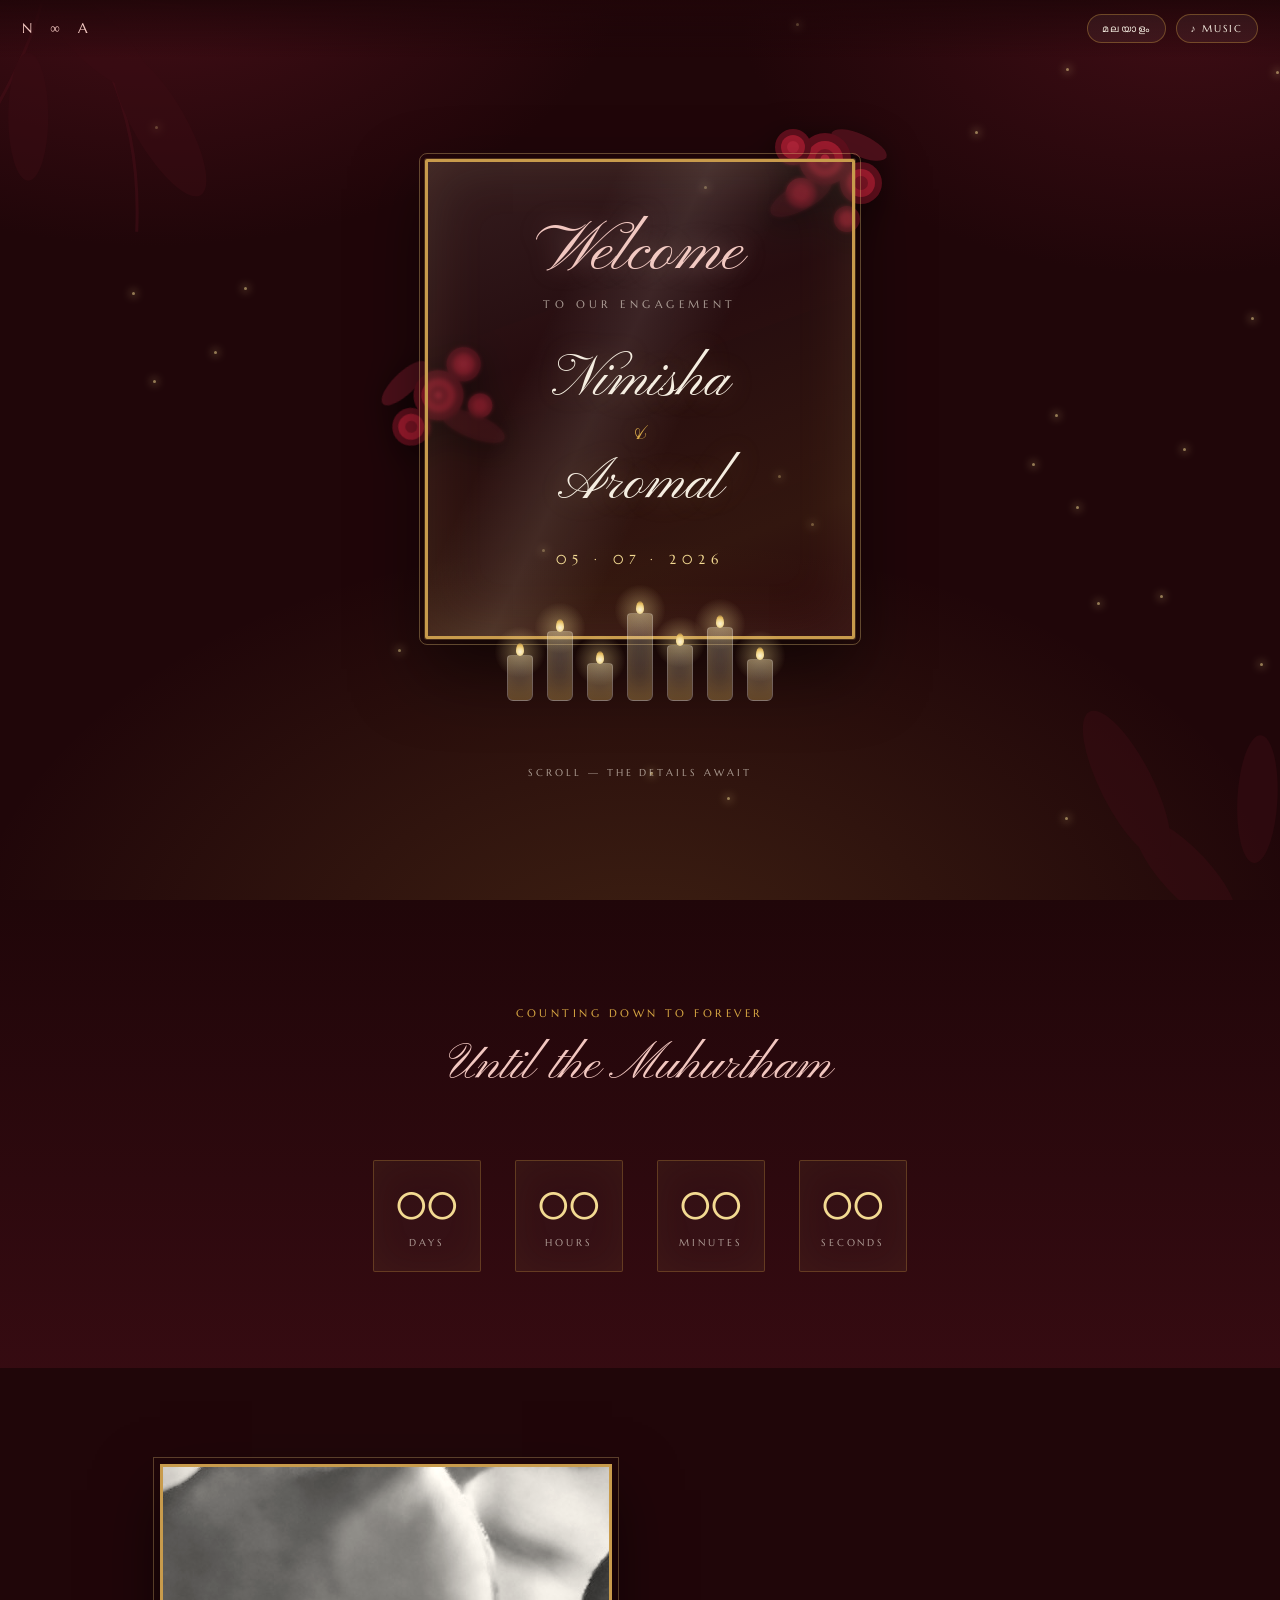
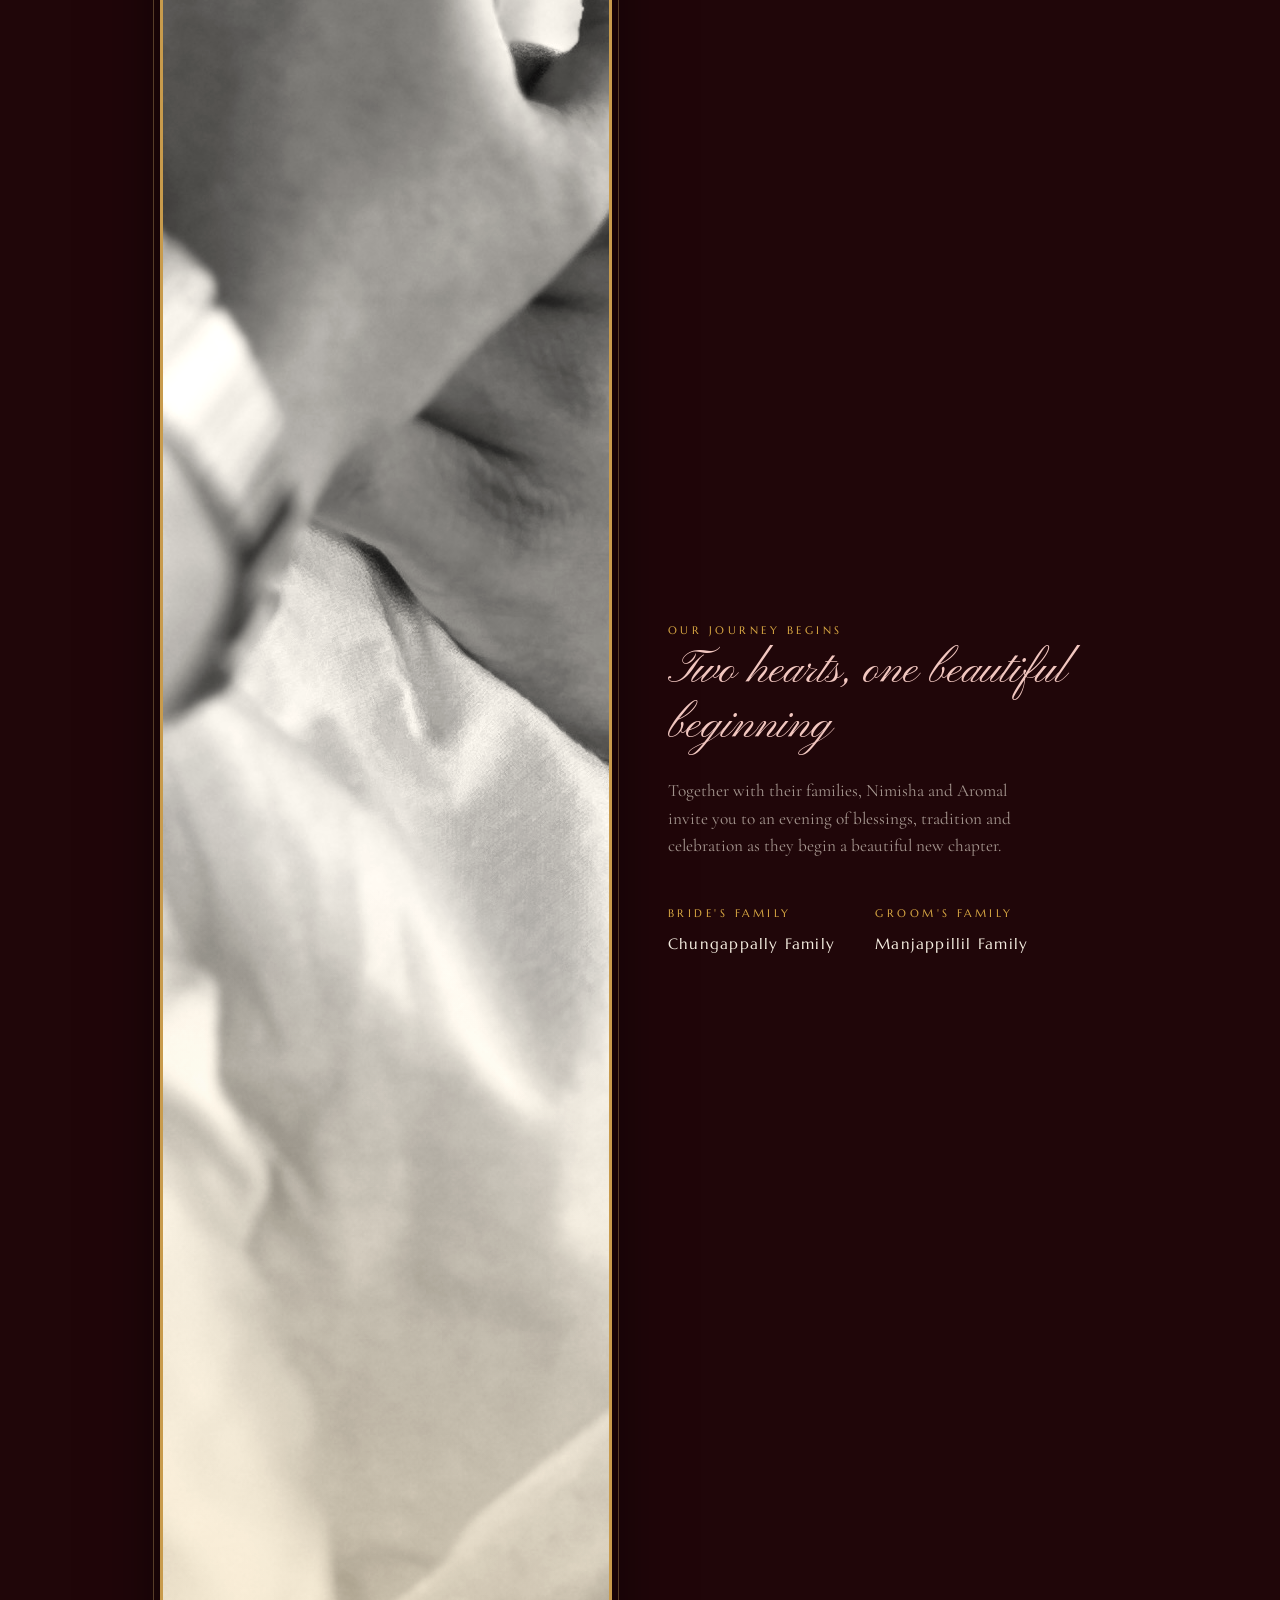
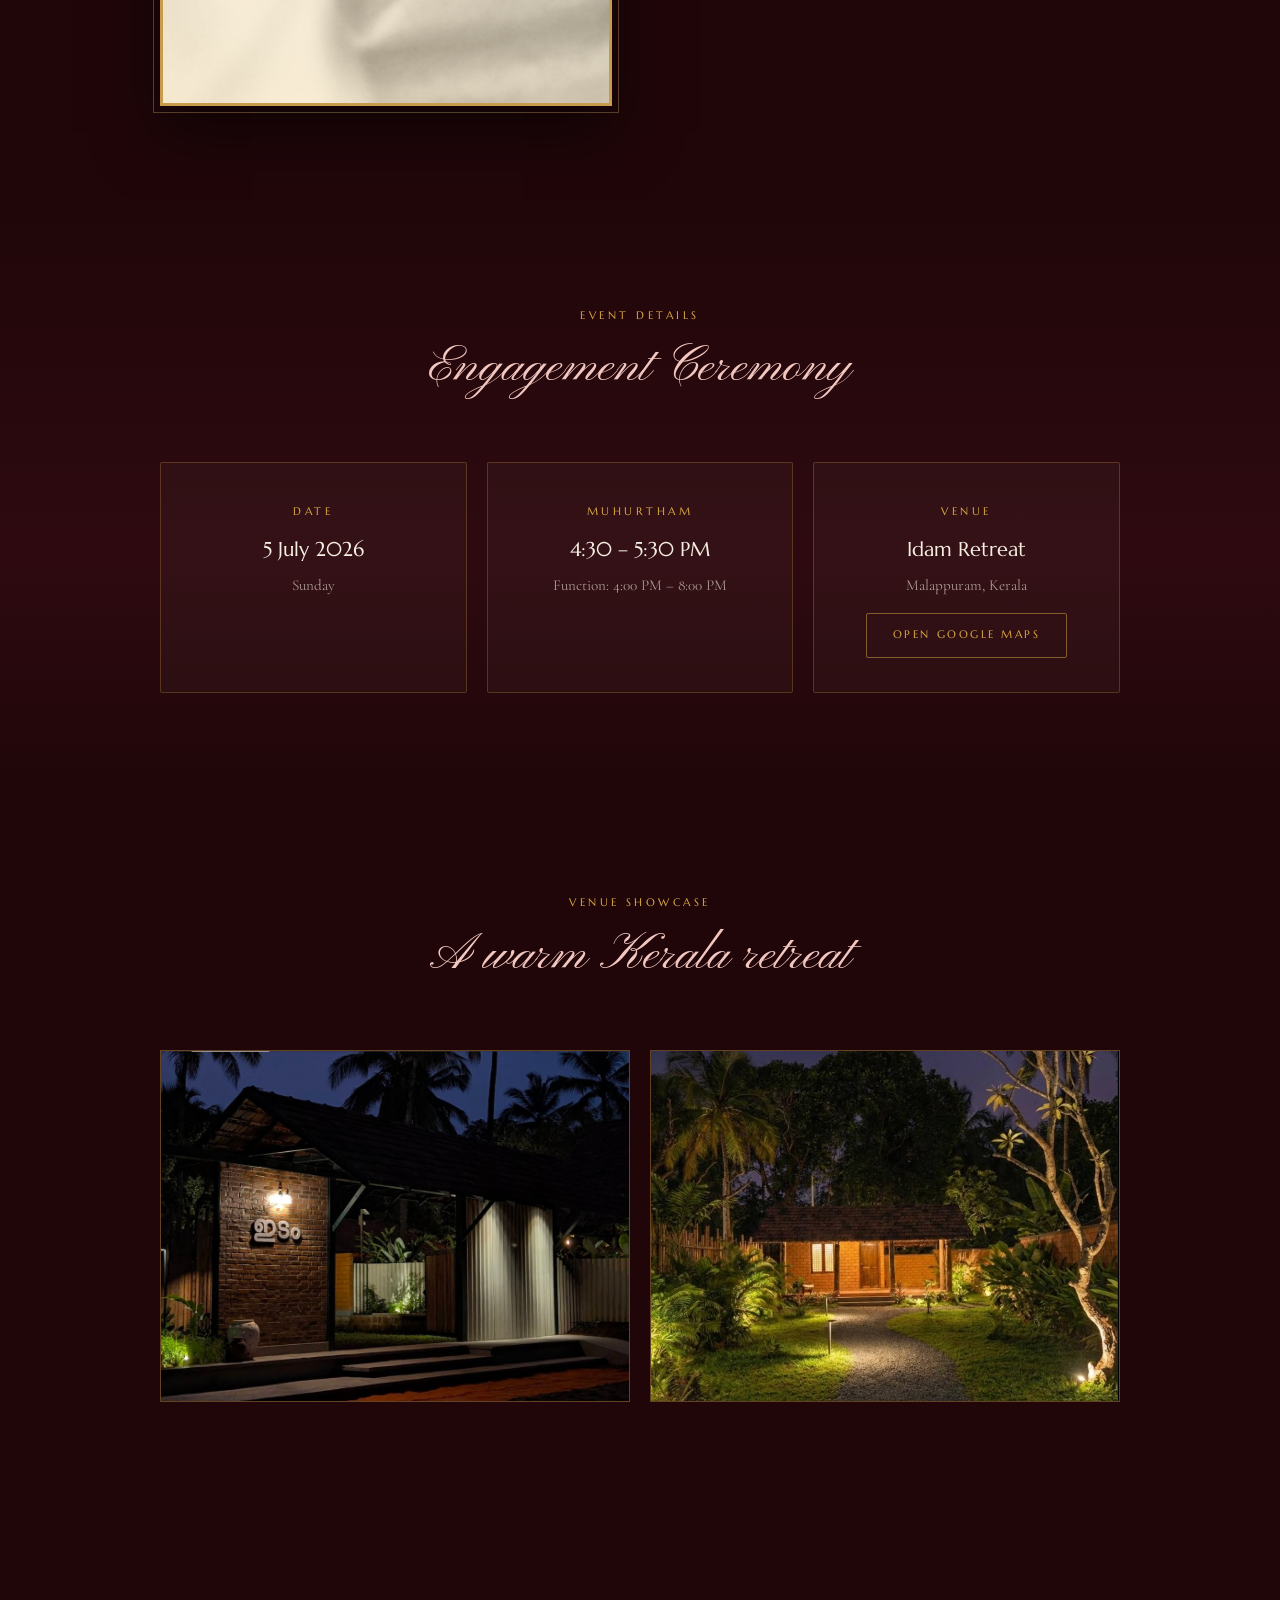
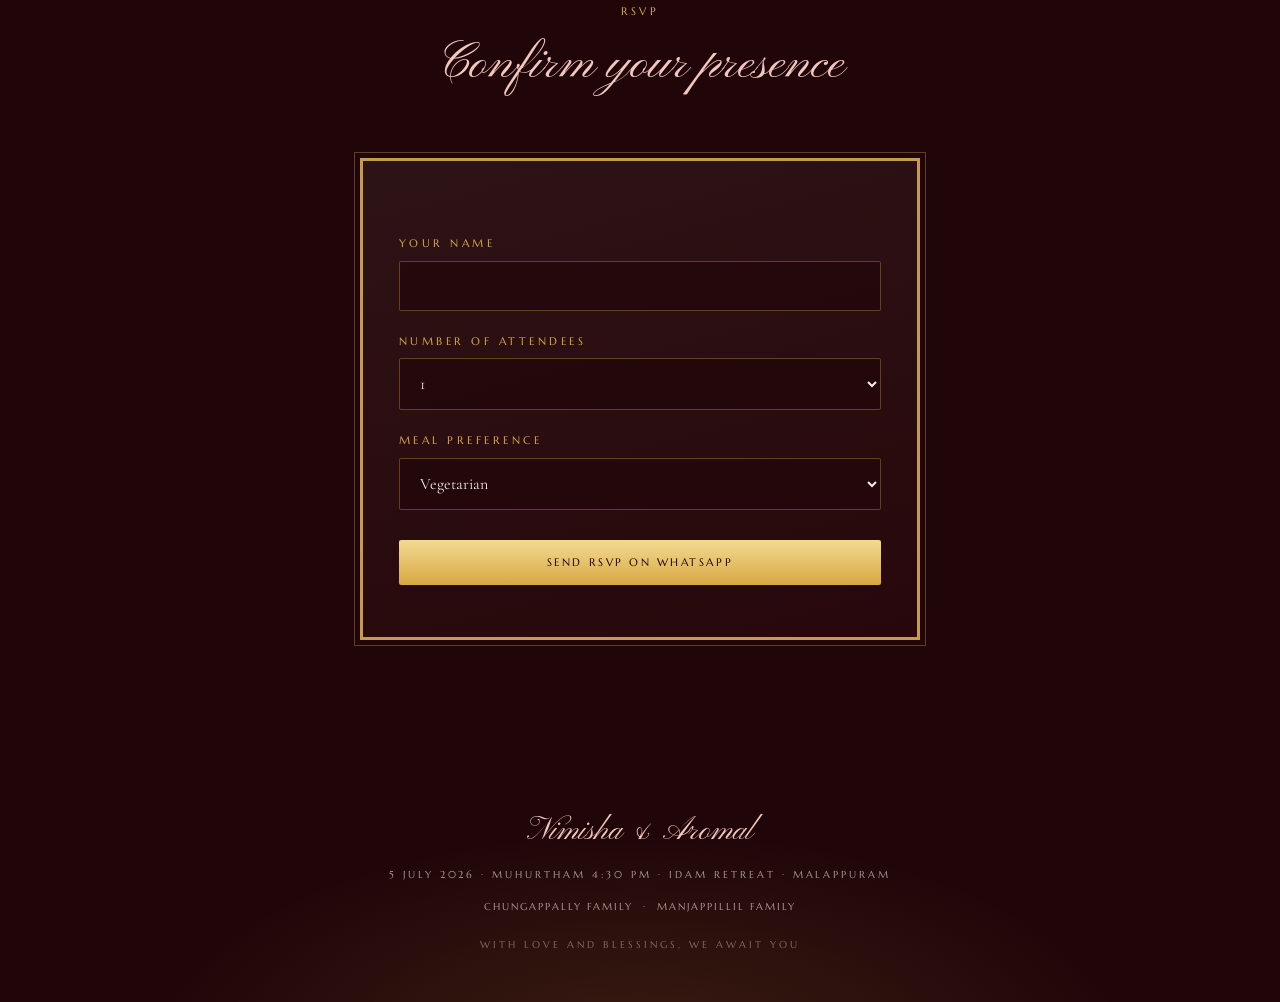
==== commit 8b3b08a7: "Fix: auto-pause music when leaving page or switching apps" ====
--- a/nimisha_aromal_engagement_site/index.html
+++ b/nimisha_aromal_engagement_site/index.html
@@ -505,6 +505,11 @@
   if(bgm.paused){ bgm.play().catch(()=>{}); this.textContent = "❚❚ Music"; }
   else { bgm.pause(); this.textContent = "♪ Music"; }
 });
+/* stop music when leaving the page or switching apps */
+function stopMusic(){ if(!bgm.paused){ bgm.pause(); document.getElementById("musicBtn").textContent = "♪ Music"; } }
+document.addEventListener("visibilitychange", () => { if(document.hidden) stopMusic(); });
+window.addEventListener("pagehide", stopMusic);
+window.addEventListener("blur", stopMusic);
 
 /* WhatsApp RSVP with validation */
 document.getElementById("waBtn").addEventListener("click", () => {
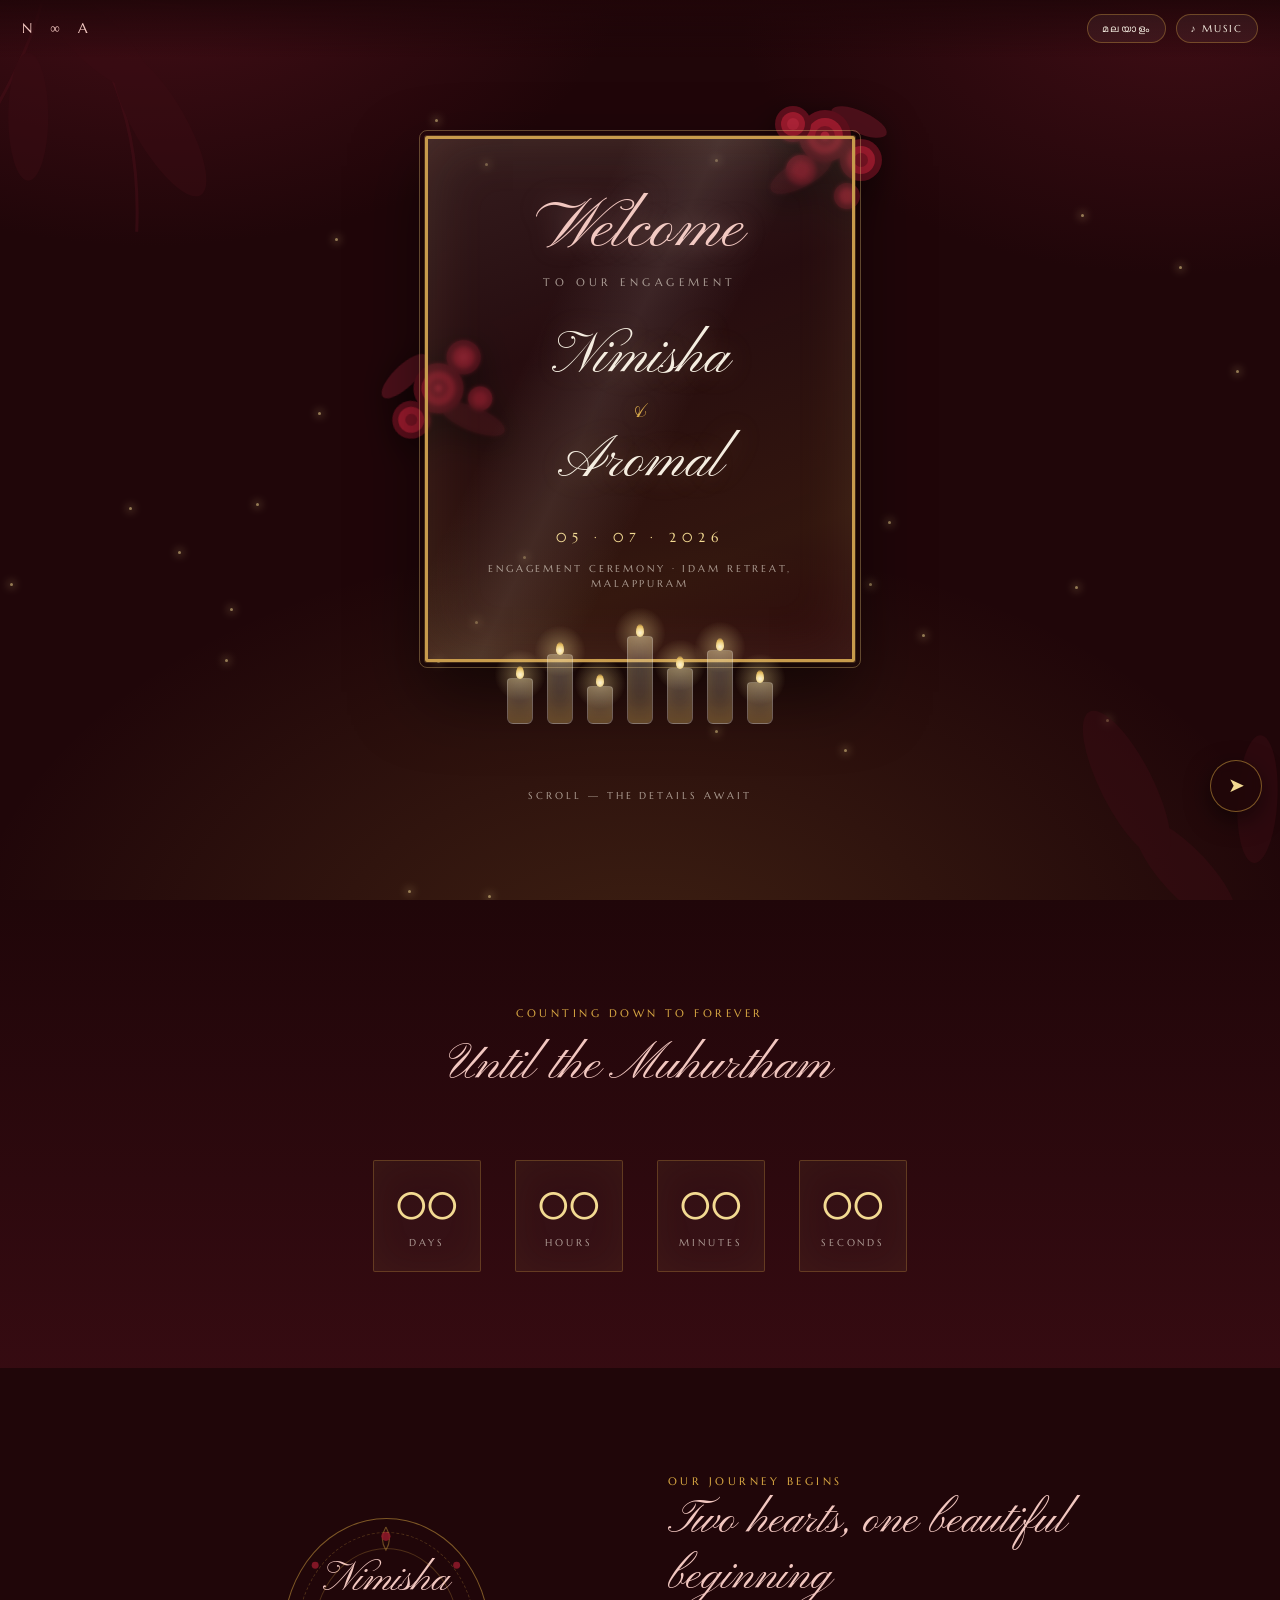
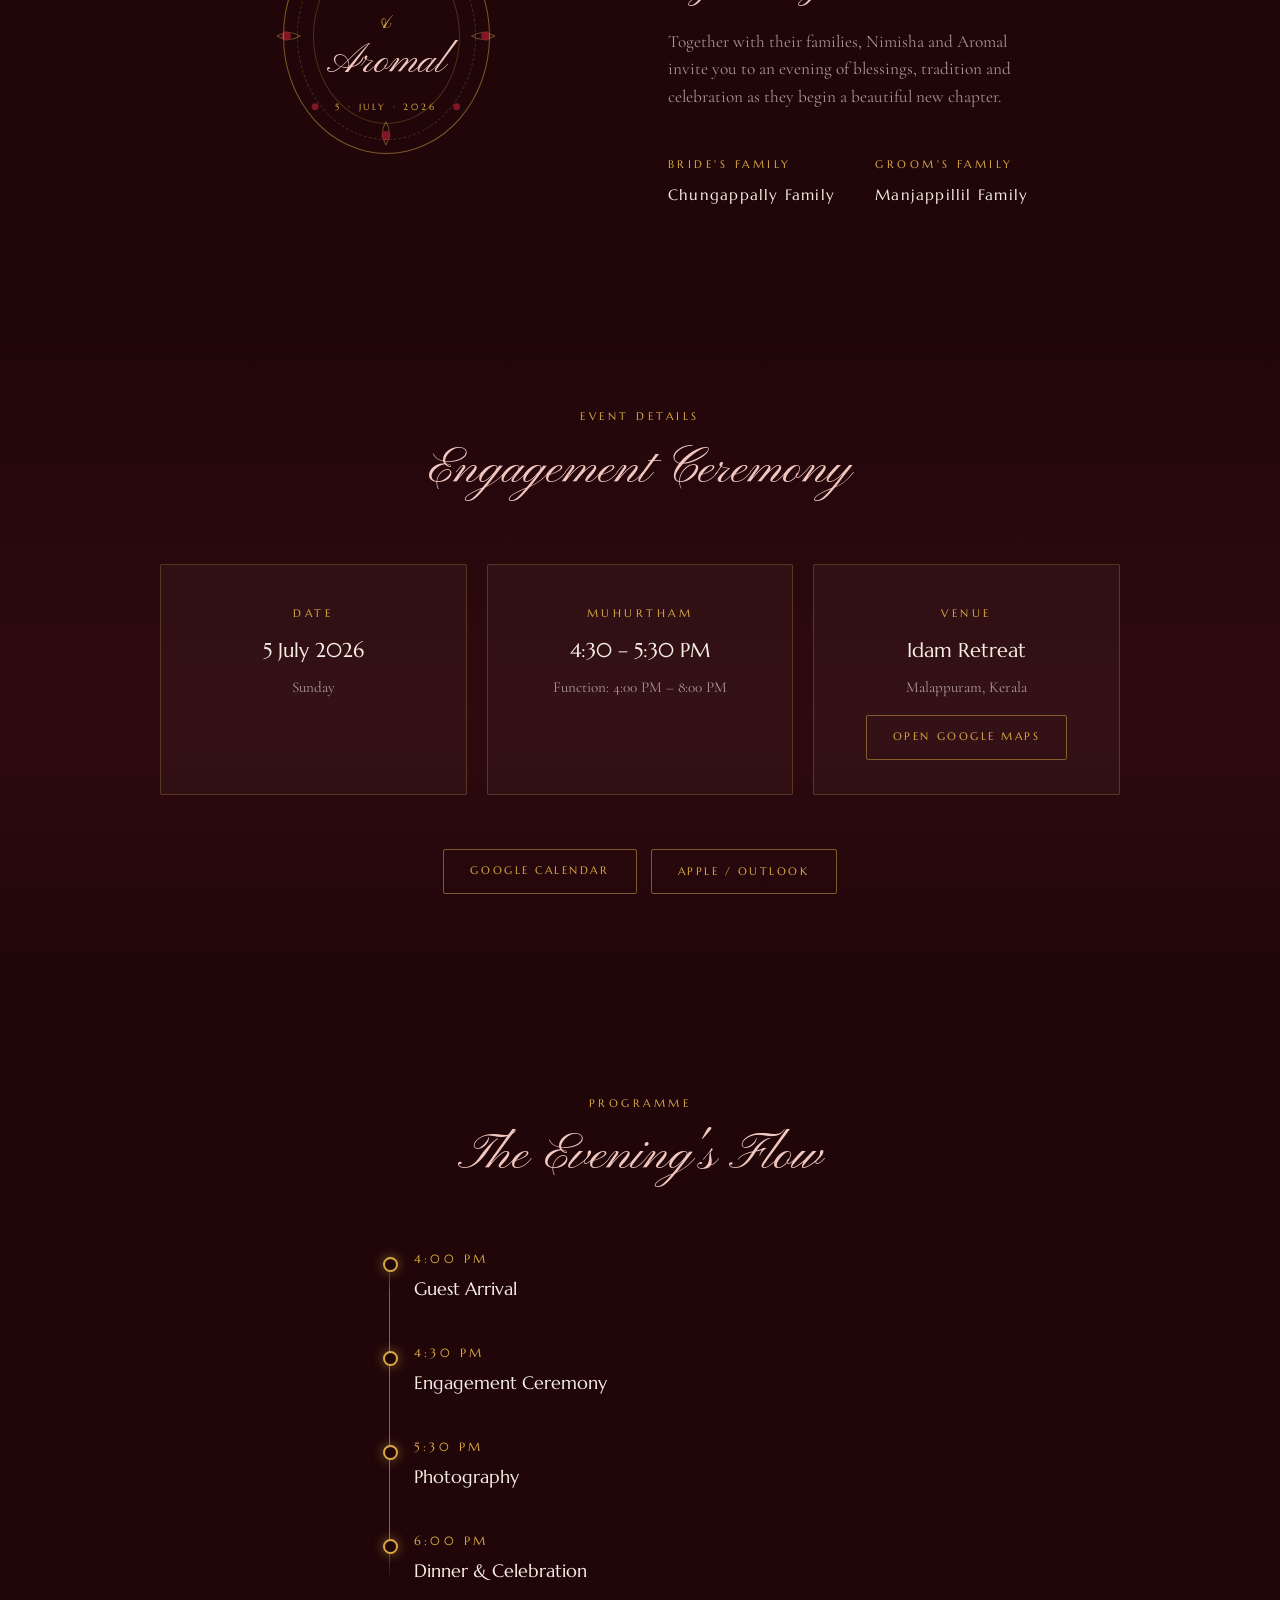
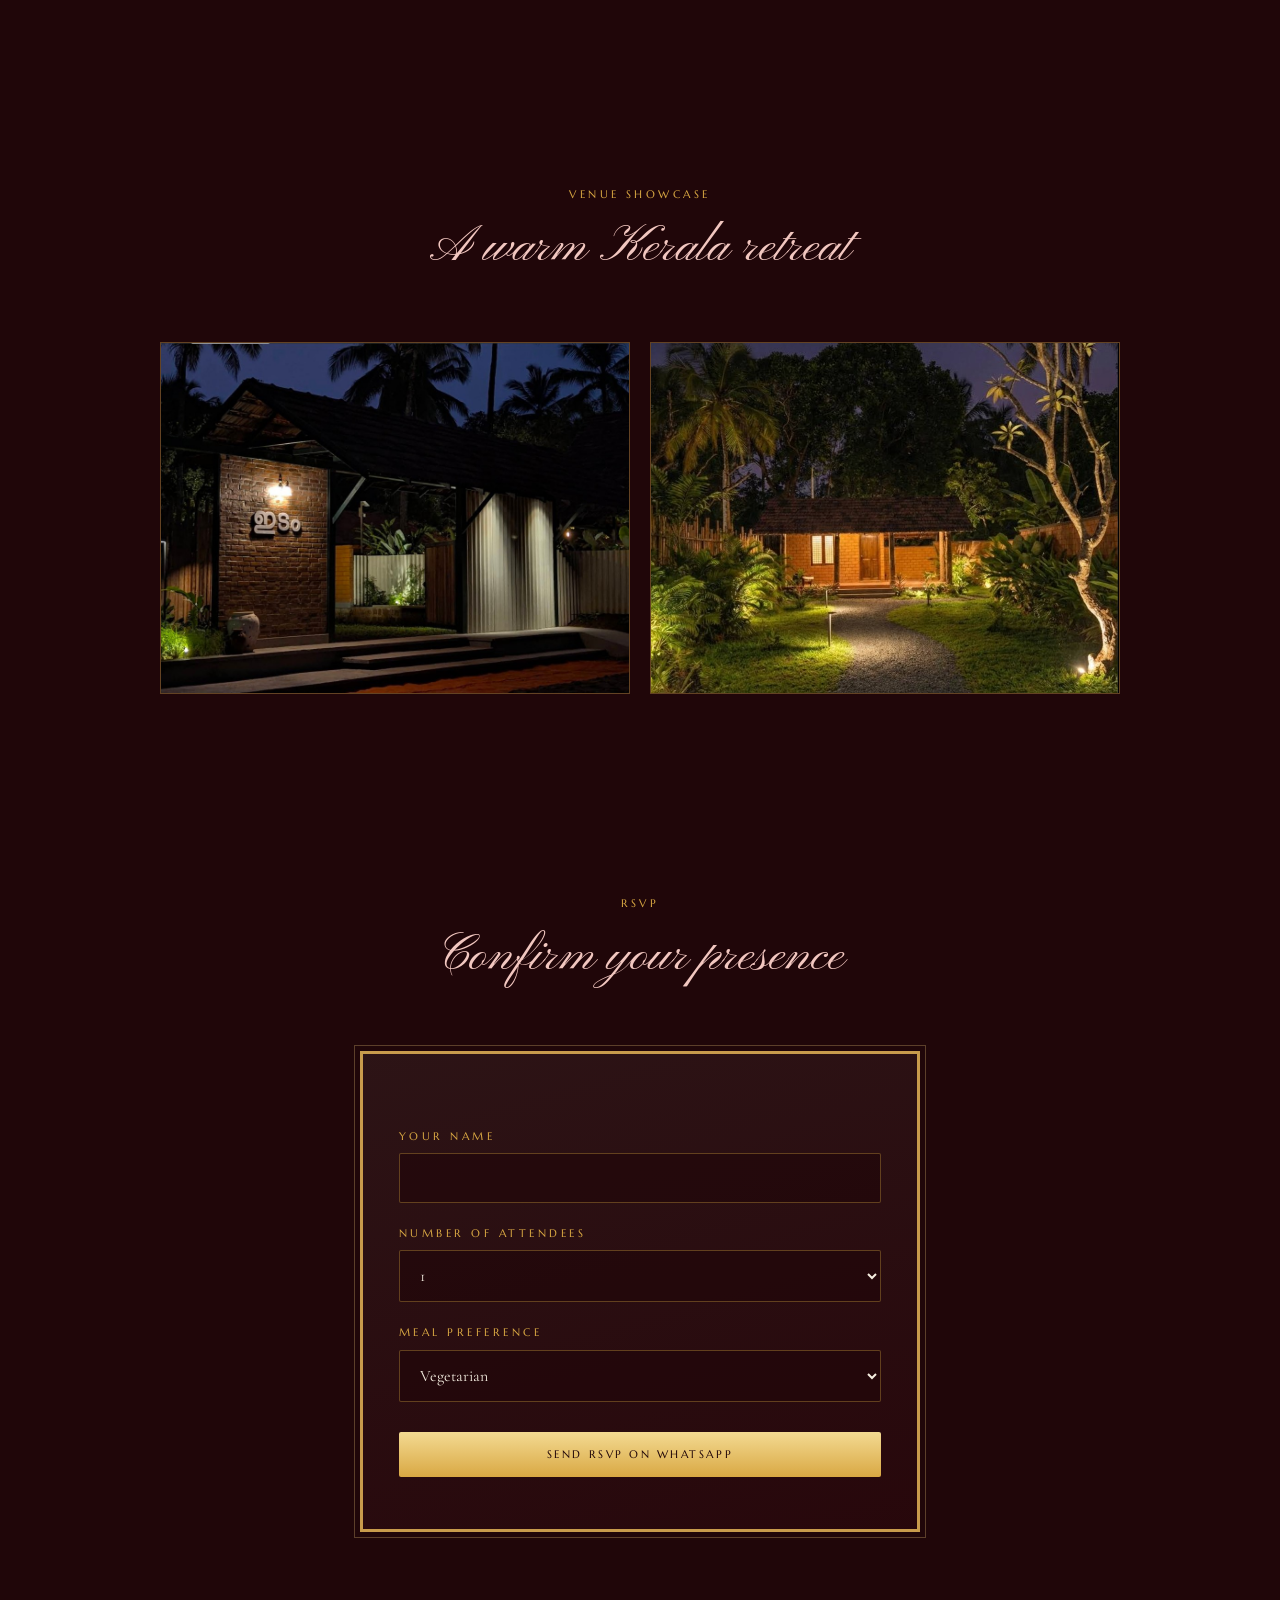
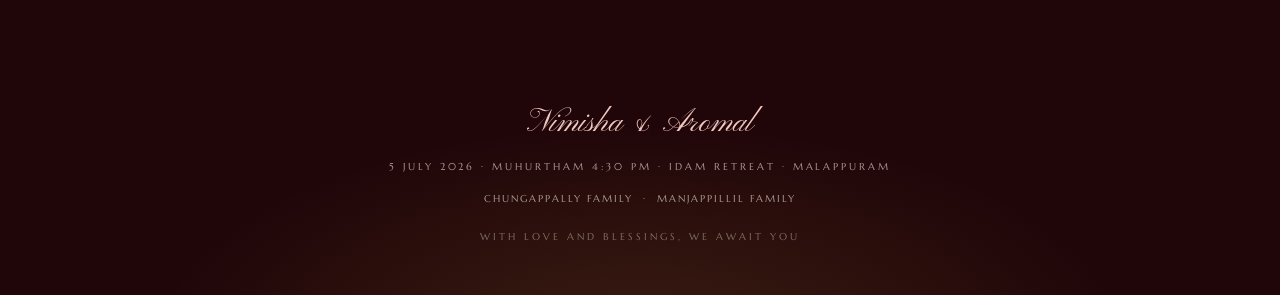
==== commit e8b1c312: "Premium refinement: remove hands photo, monogram medallion, timeline, add-to-calendar, RSVP confirma" ====
--- a/nimisha_aromal_engagement_site/index.html
+++ b/nimisha_aromal_engagement_site/index.html
@@ -8,7 +8,7 @@
 <meta name="description" content="Nimisha & Aromal Engagement Ceremony — 5 July 2026 at Idam Retreat, Malappuram.">
 <meta property="og:title" content="Nimisha & Aromal | Engagement Invitation">
 <meta property="og:description" content="Two Hearts, One Beautiful Beginning — 5 July 2026, Idam Retreat, Malappuram.">
-<meta property="og:image" content="assets/couple.jpg">
+<meta property="og:image" content="assets/venue1.jpg">
 <link rel="preconnect" href="https://fonts.googleapis.com">
 <link rel="preconnect" href="https://fonts.gstatic.com" crossorigin>
 <link href="https://fonts.googleapis.com/css2?family=Pinyon+Script&family=Cormorant+Garamond:ital,wght@0,400;0,500;0,600;1,400&family=Marcellus&family=Noto+Serif+Malayalam:wght@400;600&display=swap" rel="stylesheet">
@@ -174,14 +174,8 @@
 .cd-cell b{display:block;font-family:'Marcellus',serif;font-size:2.4rem;color:var(--glow);font-weight:400;line-height:1}
 .cd-cell span{display:block;margin-top:10px;font-family:'Marcellus',serif;font-size:.6rem;letter-spacing:.3em;text-transform:uppercase;color:var(--ivory-dim)}
 
-/* invitation + photo */
+/* invitation */
 .invite .inner{display:grid;grid-template-columns:1fr 1fr;gap:56px;align-items:center}
-.photo-frame{
-  position:relative;border:3px solid var(--copper);outline:1px solid rgba(230,196,120,.3);outline-offset:6px;
-  box-shadow:0 26px 60px rgba(0,0,0,.55);
-}
-.photo-frame img{filter:sepia(.12) contrast(1.02)}
-.photo-frame::after{content:"";position:absolute;inset:0;background:linear-gradient(200deg,transparent 55%,rgba(217,168,67,.18));pointer-events:none}
 .invite-copy .script{font-size:clamp(2.2rem,5vw,2.9rem);color:var(--blush);line-height:1.2}
 .invite-copy p{margin-top:22px;color:var(--ivory-dim);font-size:1.08rem;max-width:44ch}
 .fam{display:flex;gap:40px;margin-top:36px}
@@ -250,7 +244,55 @@
 .card:hover{border-color:rgba(217,168,67,.55);box-shadow:0 12px 34px rgba(0,0,0,.4),inset 0 0 40px rgba(217,168,67,.08);transform:translateY(-3px)}
 /* focus visibility */
 a:focus-visible,button:focus-visible,input:focus-visible,select:focus-visible{outline:2px solid var(--candle);outline-offset:3px}
-.photo-frame img{aspect-ratio:1377/1836;object-fit:cover;width:100%}
+
+/* ---- premium additions ---- */
+/* loading screen */
+#loader{position:fixed;inset:0;z-index:100;background:var(--night);display:flex;align-items:center;justify-content:center;flex-direction:column;gap:18px;transition:opacity .7s ease,visibility .7s}
+#loader.done{opacity:0;visibility:hidden}
+#loader .mono{font-size:1.1rem;color:var(--blush);animation:loaderPulse 1.6s ease-in-out infinite}
+#loader .caps{animation:loaderPulse 1.6s ease-in-out infinite .3s}
+@keyframes loaderPulse{0%,100%{opacity:.45}50%{opacity:1}}
+/* rising gold particles */
+.rise-wrap{position:absolute;inset:0;overflow:hidden;pointer-events:none}
+.rise-wrap i{position:absolute;bottom:-10px;width:4px;height:4px;border-radius:50%;background:var(--glow);opacity:0;box-shadow:0 0 10px 2px rgba(243,218,146,.4);animation:riseUp linear infinite}
+@keyframes riseUp{0%{transform:translateY(0);opacity:0}12%{opacity:.7}85%{opacity:.35}100%{transform:translateY(-105vh);opacity:0}}
+/* hero venue subline */
+.sign-venue{margin-top:14px;font-family:'Marcellus',serif;font-size:.6rem;letter-spacing:.3em;text-transform:uppercase;color:var(--ivory-dim)}
+/* monogram medallion replacing photo */
+.medallion{position:relative;aspect-ratio:1;max-width:380px;margin:0 auto;display:flex;align-items:center;justify-content:center}
+.medallion .ring{position:absolute;inset:0;border-radius:50%;border:1px solid rgba(217,168,67,.5)}
+.medallion .ring.r2{inset:14px;border-style:dashed;opacity:.5;animation:spinSlow 60s linear infinite}
+.medallion .ring.r3{inset:30px;border-color:rgba(217,168,67,.25)}
+@keyframes spinSlow{to{transform:rotate(360deg)}}
+.medallion .core{text-align:center;padding:40px}
+.medallion .core .script{font-size:2.6rem;color:var(--blush);line-height:1.1}
+.medallion .core .amp{color:var(--candle);font-size:1.6rem;display:block;margin:4px 0}
+.medallion .core .caps{display:block;margin-top:14px;font-size:.55rem}
+.medallion svg.petals{position:absolute;inset:-6%;width:112%;height:112%;pointer-events:none;opacity:.9}
+/* timeline */
+.timeline{max-width:520px;margin:0 auto;position:relative;padding-left:34px}
+.timeline::before{content:"";position:absolute;left:9px;top:6px;bottom:6px;width:1px;background:linear-gradient(180deg,transparent,rgba(217,168,67,.6) 12%,rgba(217,168,67,.6) 88%,transparent)}
+.tl-item{position:relative;padding:0 0 40px}
+.tl-item:last-child{padding-bottom:0}
+.tl-item::before{content:"";position:absolute;left:-31px;top:7px;width:11px;height:11px;border-radius:50%;background:var(--night);border:2px solid var(--candle);box-shadow:0 0 12px rgba(217,168,67,.5)}
+.tl-time{font-family:'Marcellus',serif;font-size:.72rem;letter-spacing:.28em;color:var(--candle);text-transform:uppercase}
+.tl-title{font-family:'Marcellus',serif;font-size:1.15rem;color:var(--ivory);margin-top:6px;font-weight:400}
+/* calendar buttons */
+.cal-row{display:flex;justify-content:center;gap:14px;flex-wrap:wrap;margin-top:38px}
+/* floating action buttons */
+.fab{position:fixed;right:18px;z-index:60;width:52px;height:52px;border-radius:50%;display:flex;align-items:center;justify-content:center;text-decoration:none;border:1px solid rgba(217,168,67,.5);background:rgba(32,6,9,.85);backdrop-filter:blur(6px);color:var(--glow);font-size:1.25rem;box-shadow:0 8px 24px rgba(0,0,0,.5);transition:.3s;cursor:pointer}
+.fab:hover{background:var(--candle);color:var(--night)}
+#fabMap{bottom:88px}
+#fabTop{bottom:22px;opacity:0;visibility:hidden;transform:translateY(10px)}
+#fabTop.show{opacity:1;visibility:visible;transform:none}
+/* rsvp confirmation overlay */
+#confirmOv{position:fixed;inset:0;z-index:90;background:rgba(32,6,9,.92);backdrop-filter:blur(8px);display:flex;align-items:center;justify-content:center;flex-direction:column;gap:20px;opacity:0;visibility:hidden;transition:opacity .4s,visibility .4s}
+#confirmOv.show{opacity:1;visibility:visible}
+#confirmOv .check{width:88px;height:88px;border-radius:50%;border:2px solid var(--candle);display:flex;align-items:center;justify-content:center}
+#confirmOv .check svg path{stroke:var(--glow);stroke-width:3;fill:none;stroke-dasharray:60;stroke-dashoffset:60}
+#confirmOv.show .check svg path{animation:drawCheck .7s ease .25s forwards}
+@keyframes drawCheck{to{stroke-dashoffset:0}}
+#confirmOv .script{font-size:2.2rem;color:var(--blush)}
 
 @media (max-width:820px){
   .invite .inner{grid-template-columns:1fr;gap:40px}
@@ -267,6 +309,11 @@
 </head>
 <body>
 
+<div id="loader" aria-hidden="true">
+  <div class="mono">N&nbsp;&nbsp;∞&nbsp;&nbsp;A</div>
+  <span class="caps">5 · July · 2026</span>
+</div>
+
 <header class="topbar">
   <div class="mono">N&nbsp;&nbsp;∞&nbsp;&nbsp;A</div>
   <div class="controls">
@@ -278,6 +325,7 @@
 <!-- ================= HERO : the acrylic welcome sign ================= -->
 <div class="hero" id="invitation">
   <div class="fairy" id="fairy" aria-hidden="true"></div>
+  <div class="rise-wrap" id="rise" aria-hidden="true"></div>
 
   <svg class="leaves tl" width="360" height="300" viewBox="0 0 360 300" aria-hidden="true">
     <g fill="none" stroke="#4C101A" stroke-width="3" opacity=".9">
@@ -329,6 +377,7 @@
       <div class="sign-sub" data-i18n="toour">To our engagement</div>
       <div class="sign-names script">Nimisha<span class="sign-amp">&amp;</span>Aromal</div>
       <div class="sign-date">05 · 07 · 2026</div>
+      <div class="sign-venue" data-i18n="signvenue">Engagement Ceremony · Idam Retreat, Malappuram</div>
     </div>
   </div>
 
@@ -364,8 +413,26 @@
 <!-- ================= INVITATION + PHOTO ================= -->
 <section class="invite">
   <div class="inner">
-    <div class="photo-frame">
-      <img src="assets/marked-photo.jpg" width="1377" height="1836" alt="Nimisha and Aromal — hands together" loading="lazy">
+    <div class="medallion">
+      <svg class="petals" viewBox="0 0 200 200" aria-hidden="true">
+        <g fill="none" stroke="rgba(217,168,67,.45)" stroke-width="1">
+          <path d="M100 6 q6 10 0 20 q-6 -10 0 -20" />
+          <path d="M100 194 q6 -10 0 -20 q-6 10 0 20" />
+          <path d="M6 100 q10 6 20 0 q-10 -6 -20 0" />
+          <path d="M194 100 q-10 6 -20 0 q10 -6 20 0" />
+        </g>
+        <g fill="rgba(158,27,46,.85)">
+          <circle cx="100" cy="14" r="4"/><circle cx="100" cy="186" r="4"/>
+          <circle cx="14" cy="100" r="4"/><circle cx="186" cy="100" r="4"/>
+          <circle cx="39" cy="39" r="3"/><circle cx="161" cy="39" r="3"/>
+          <circle cx="39" cy="161" r="3"/><circle cx="161" cy="161" r="3"/>
+        </g>
+      </svg>
+      <div class="ring"></div><div class="ring r2"></div><div class="ring r3"></div>
+      <div class="core">
+        <div class="script">Nimisha<span class="amp">&amp;</span>Aromal</div>
+        <span class="caps">5 · July · 2026</span>
+      </div>
     </div>
     <div class="invite-copy">
       <span class="caps" data-i18n="journey">Our journey begins</span>
@@ -404,6 +471,26 @@
         <a class="btn ghost" href="https://maps.app.goo.gl/XEyS1gafL1X7t8Pw7" target="_blank" rel="noopener" data-i18n="maps">Open Google Maps</a>
       </div>
     </div>
+    <div class="cal-row">
+      <a class="btn ghost" id="calGoogle" target="_blank" rel="noopener" data-i18n="calg">Google Calendar</a>
+      <button class="btn ghost" id="calIcs" data-i18n="cali">Apple / Outlook</button>
+    </div>
+  </div>
+</section>
+
+<!-- ================= TIMELINE ================= -->
+<section>
+  <div class="inner">
+    <div class="sec-head">
+      <span class="caps" data-i18n="program">Programme</span>
+      <div class="script" data-i18n="eveflow">The Evening's Flow</div>
+    </div>
+    <div class="timeline">
+      <div class="tl-item"><div class="tl-time">4:00 PM</div><div class="tl-title" data-i18n="tl1">Guest Arrival</div></div>
+      <div class="tl-item"><div class="tl-time">4:30 PM</div><div class="tl-title" data-i18n="tl2">Engagement Ceremony</div></div>
+      <div class="tl-item"><div class="tl-time">5:30 PM</div><div class="tl-title" data-i18n="tl3">Photography</div></div>
+      <div class="tl-item"><div class="tl-time">6:00 PM</div><div class="tl-title" data-i18n="tl4">Dinner &amp; Celebration</div></div>
+    </div>
   </div>
 </section>
 
@@ -447,6 +534,15 @@
   <p style="margin-top:22px;opacity:.65" data-i18n="blessing">With love and blessings, we await you</p>
 </footer>
 
+<a class="fab" id="fabMap" href="https://maps.app.goo.gl/XEyS1gafL1X7t8Pw7" target="_blank" rel="noopener" aria-label="Directions to Idam Retreat" title="Directions">➤</a>
+<button class="fab" id="fabTop" aria-label="Scroll to top" title="Back to top">↑</button>
+
+<div id="confirmOv" role="status" aria-live="polite">
+  <div class="check"><svg viewBox="0 0 52 52" width="44" height="44"><path d="M12 27 l10 10 l18 -22"/></svg></div>
+  <div class="script" data-i18n="thanku">Thank you!</div>
+  <span class="caps" data-i18n="opening">Opening WhatsApp…</span>
+</div>
+
 <audio id="bgm" src="assets/music.mp3" loop preload="none"></audio>
 
 <script>
@@ -465,6 +561,49 @@
 document.querySelectorAll("section .inner").forEach(el=>el.classList.add("reveal"));
 const io = new IntersectionObserver(es=>es.forEach(e=>{if(e.isIntersecting){e.target.classList.add("in");io.unobserve(e.target)}}),{threshold:.12});
 document.querySelectorAll(".reveal").forEach(el=>io.observe(el));
+
+/* loading screen */
+window.addEventListener("load", () => setTimeout(() => document.getElementById("loader").classList.add("done"), 500));
+setTimeout(() => document.getElementById("loader").classList.add("done"), 2600); /* failsafe */
+
+/* rising gold particles */
+const rise = document.getElementById("rise");
+for(let i=0;i<14;i++){
+  const p = document.createElement("i");
+  p.style.left = Math.random()*100+"%";
+  p.style.animationDuration = (9+Math.random()*8)+"s";
+  p.style.animationDelay = (Math.random()*9)+"s";
+  p.style.width = p.style.height = (2.5+Math.random()*2.5)+"px";
+  rise.appendChild(p);
+}
+
+/* add to calendar: 5 July 2026, 4:00-8:00 PM IST = 10:30-14:30 UTC */
+const CAL = {
+  title: "Nimisha & Aromal — Engagement Ceremony",
+  start: "20260705T103000Z", end: "20260705T143000Z",
+  loc: "Idam Retreat, Malappuram, Kerala, India",
+  desc: "Muhurtham 4:30-5:30 PM. Function 4:00-8:00 PM. Map: https://maps.app.goo.gl/XEyS1gafL1X7t8Pw7"
+};
+document.getElementById("calGoogle").href =
+  "https://calendar.google.com/calendar/render?action=TEMPLATE&text=" + encodeURIComponent(CAL.title) +
+  "&dates=" + CAL.start + "/" + CAL.end +
+  "&location=" + encodeURIComponent(CAL.loc) + "&details=" + encodeURIComponent(CAL.desc);
+document.getElementById("calIcs").addEventListener("click", () => {
+  const ics = ["BEGIN:VCALENDAR","VERSION:2.0","PRODID:-//NA Engagement//EN","BEGIN:VEVENT",
+    "UID:nimisha-aromal-20260705@invite","DTSTAMP:" + CAL.start,
+    "DTSTART:" + CAL.start,"DTEND:" + CAL.end,
+    "SUMMARY:" + CAL.title,"LOCATION:" + CAL.loc,"DESCRIPTION:" + CAL.desc.replace(/,/g,"\\,"),
+    "END:VEVENT","END:VCALENDAR"].join("\r\n");
+  const a = document.createElement("a");
+  a.href = "data:text/calendar;charset=utf-8," + encodeURIComponent(ics);
+  a.download = "Nimisha-Aromal-Engagement.ics";
+  document.body.appendChild(a); a.click(); a.remove();
+});
+
+/* scroll to top fab */
+const fabTop = document.getElementById("fabTop");
+window.addEventListener("scroll", () => fabTop.classList.toggle("show", window.scrollY > 600), {passive:true});
+fabTop.addEventListener("click", () => window.scrollTo({top:0, behavior:"smooth"}));
 
 /* countdown */
 const target = new Date(MUHURTHAM).getTime();
@@ -530,7 +669,12 @@
     "Name: " + name + "\n" +
     "Attendees: " + count + "\n" +
     "Meal: " + meal;
-  window.open("https://wa.me/" + WHATSAPP_NUMBER + "?text=" + encodeURIComponent(msg), "_blank");
+  const ov = document.getElementById("confirmOv");
+  ov.classList.add("show");
+  setTimeout(() => {
+    window.open("https://wa.me/" + WHATSAPP_NUMBER + "?text=" + encodeURIComponent(msg), "_blank");
+    setTimeout(() => ov.classList.remove("show"), 800);
+  }, 1400);
 });
 
 /* language toggle EN / ML */
@@ -547,7 +691,12 @@
   venueshow:"വേദിയുടെ ദൃശ്യങ്ങൾ", venuetitle:"കേരളത്തിന്റെ ഹൃദ്യമായ ഒരു വേദി",
   confirm:"സാന്നിധ്യം അറിയിക്കുക", yourname:"പേര്", attendees:"അതിഥികളുടെ എണ്ണം",
   meal:"ഭക്ഷണം", veg:"സസ്യാഹാരം", nonveg:"മാംസാഹാരം", sendwa:"വാട്ട്സ്ആപ്പിൽ അറിയിക്കുക",
-  blessing:"സ്നേഹത്തോടെയും അനുഗ്രഹത്തോടെയും ഞങ്ങൾ നിങ്ങളെ കാത്തിരിക്കുന്നു"
+  blessing:"സ്നേഹത്തോടെയും അനുഗ്രഹത്തോടെയും ഞങ്ങൾ നിങ്ങളെ കാത്തിരിക്കുന്നു",
+  signvenue:"നിശ്ചയ ചടങ്ങ് · ഇടം റിട്രീറ്റ്, മലപ്പുറം",
+  program:"പരിപാടികൾ", eveflow:"സായാഹ്നത്തിന്റെ ക്രമം",
+  tl1:"അതിഥികളുടെ വരവ്", tl2:"നിശ്ചയ ചടങ്ങ്", tl3:"ഫോട്ടോഗ്രഫി", tl4:"അത്താഴവും ആഘോഷവും",
+  calg:"ഗൂഗിൾ കലണ്ടർ", cali:"ആപ്പിൾ / ഔട്ട്ലുക്ക്",
+  thanku:"നന്ദി!", opening:"വാട്ട്സ്ആപ്പ് തുറക്കുന്നു…"
 };
 const EN = {};
 document.querySelectorAll("[data-i18n]").forEach(el => EN[el.dataset.i18n] = el.textContent);
